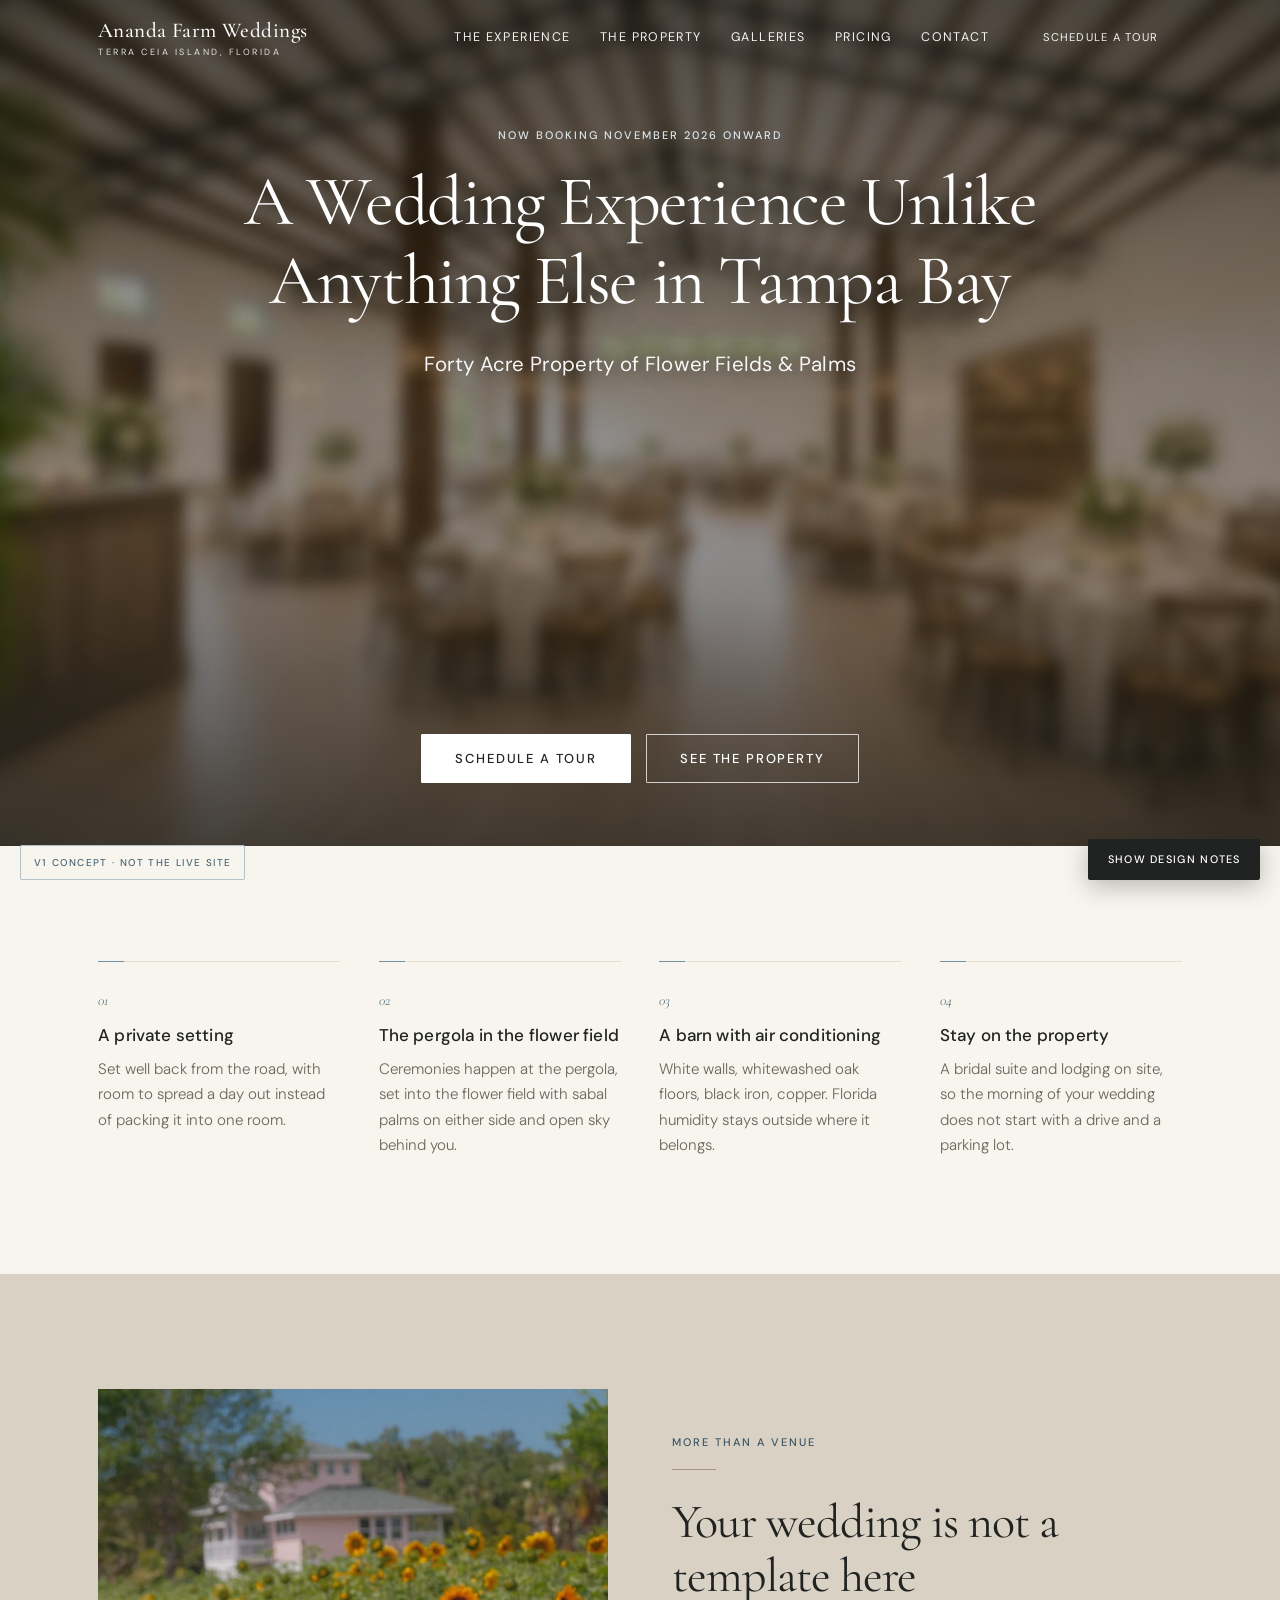
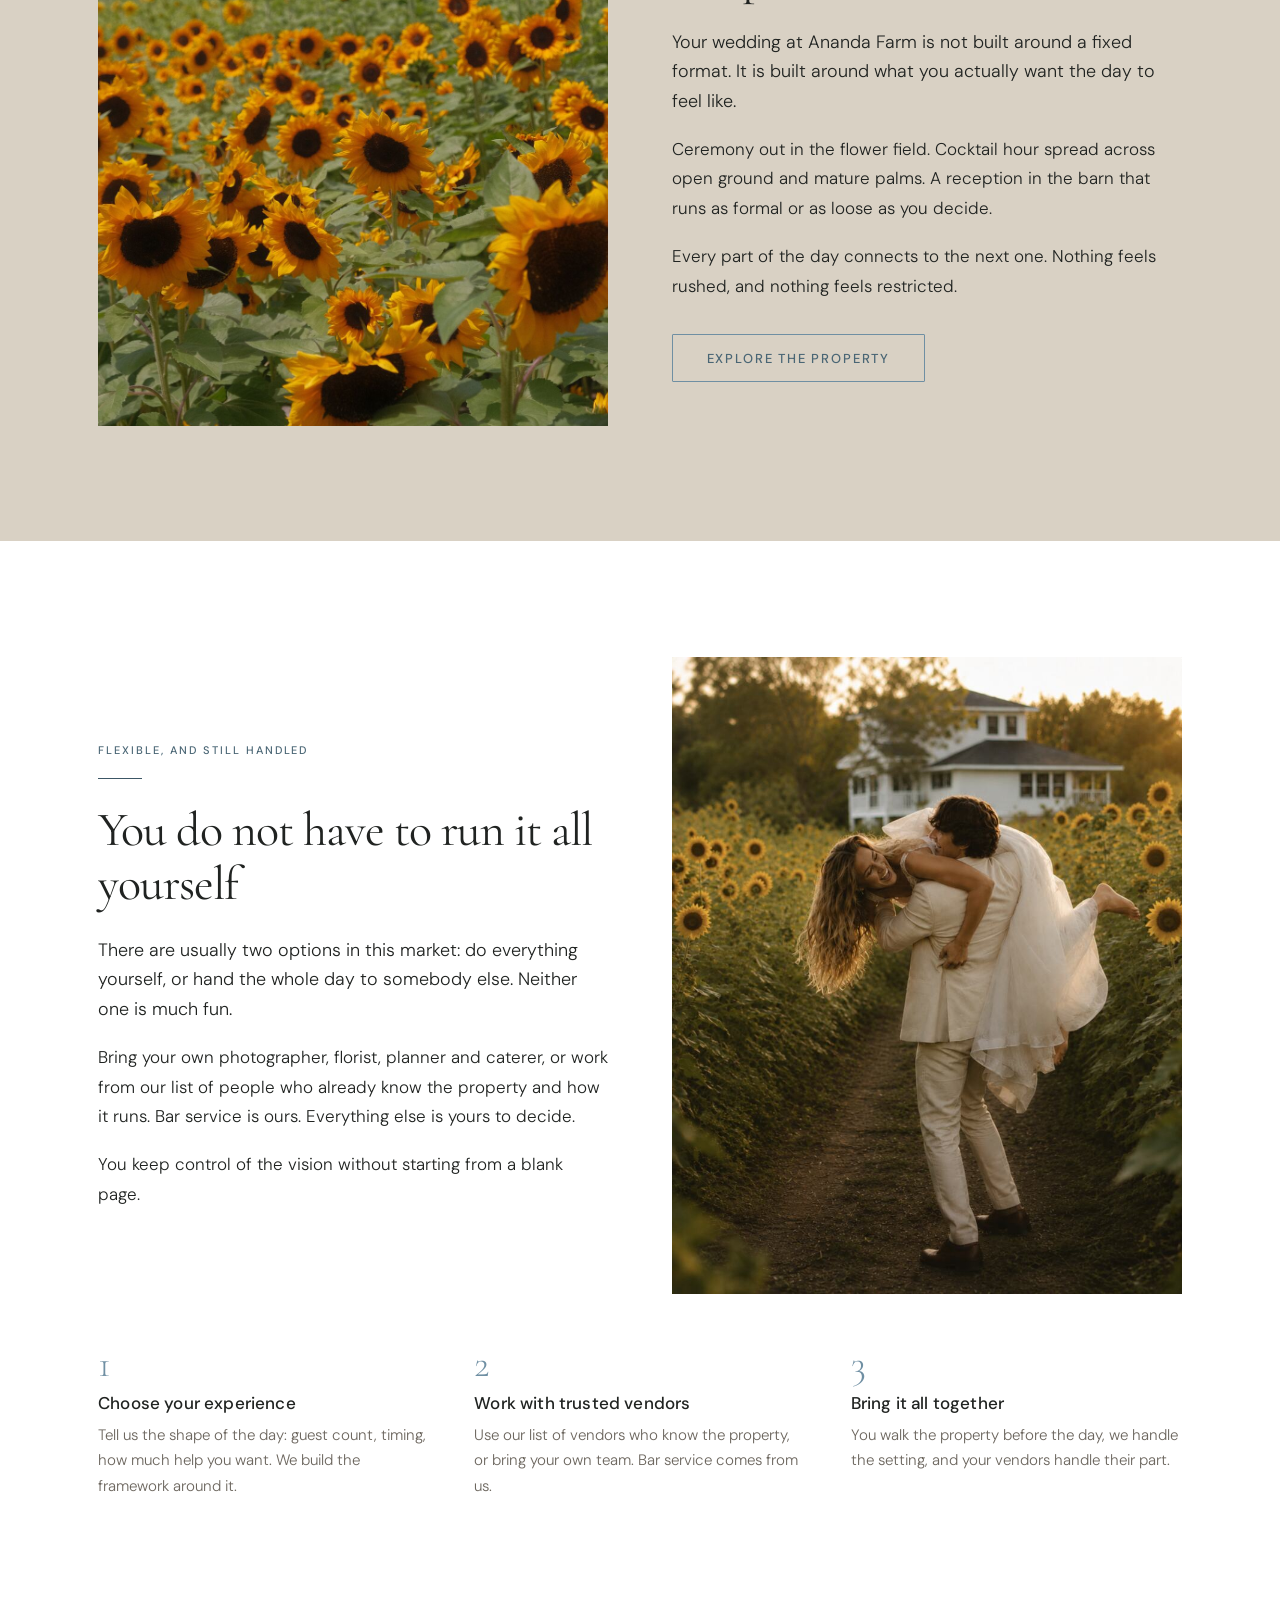
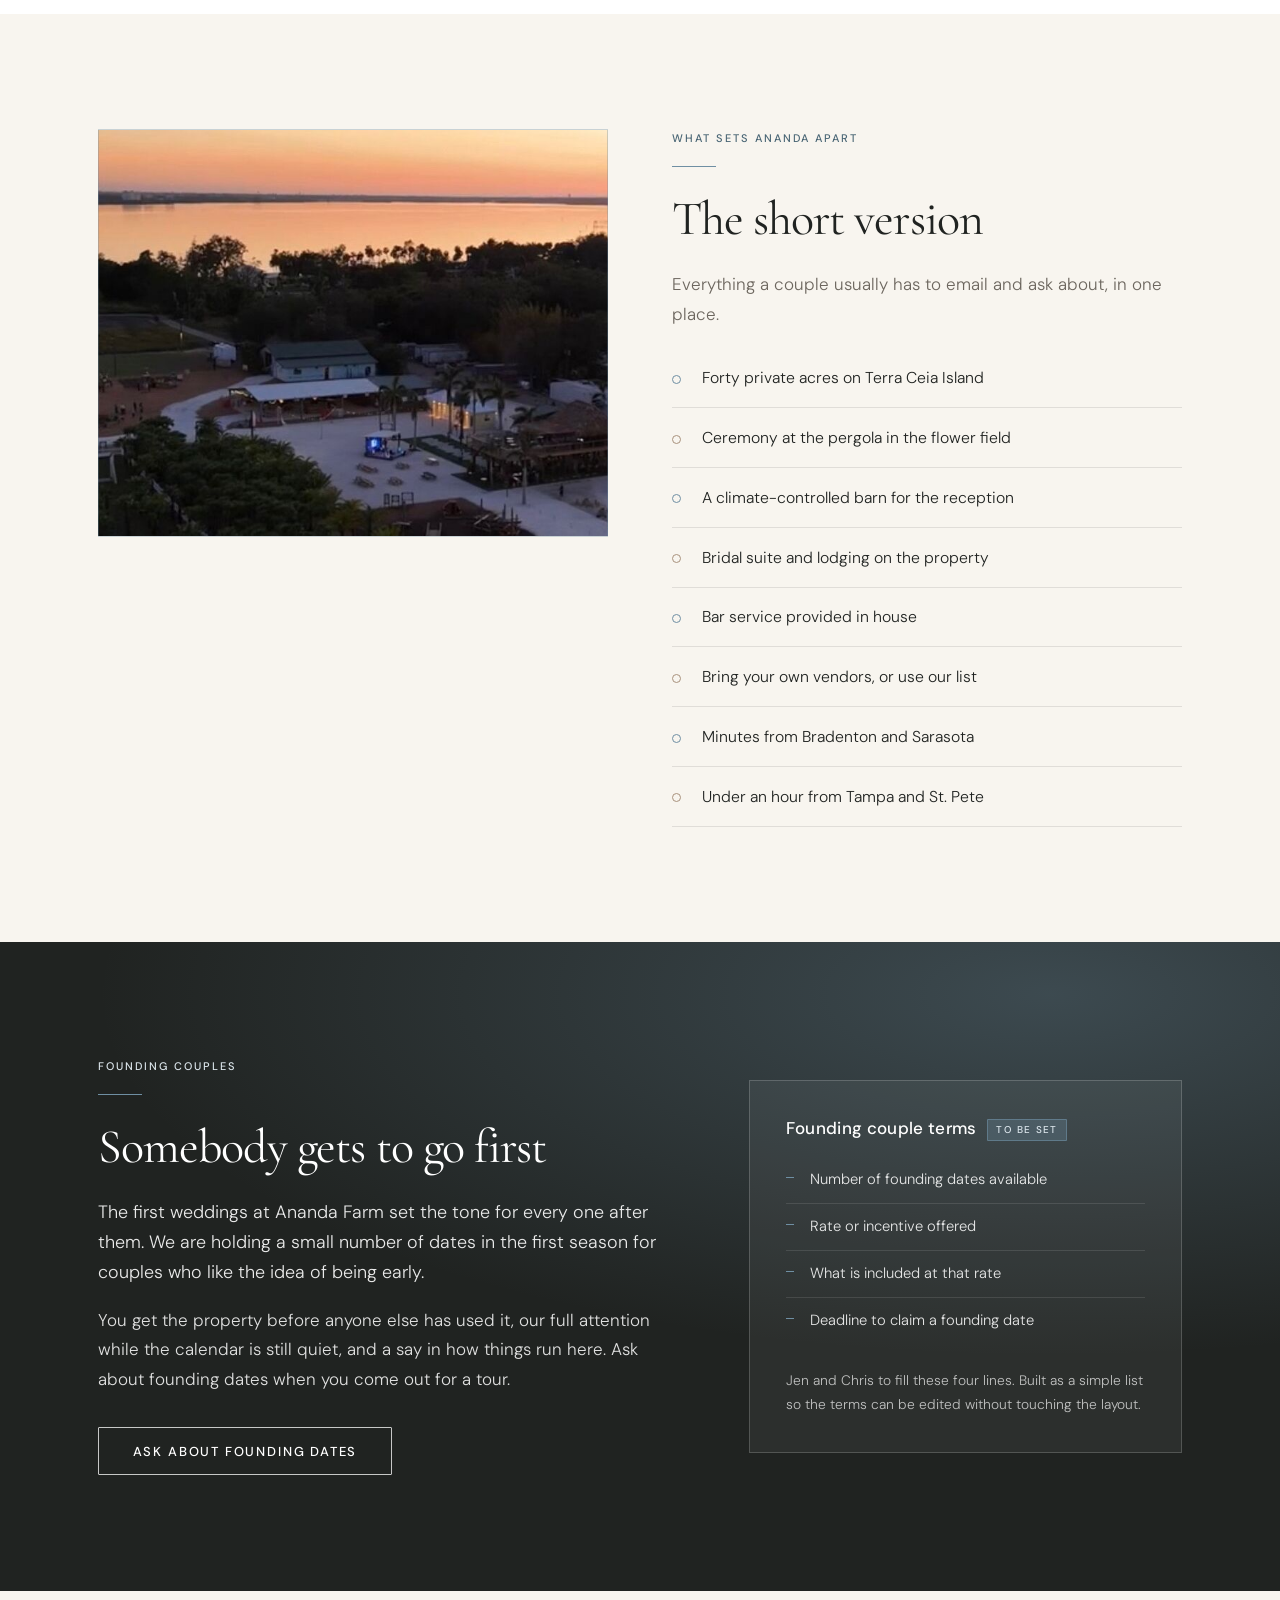
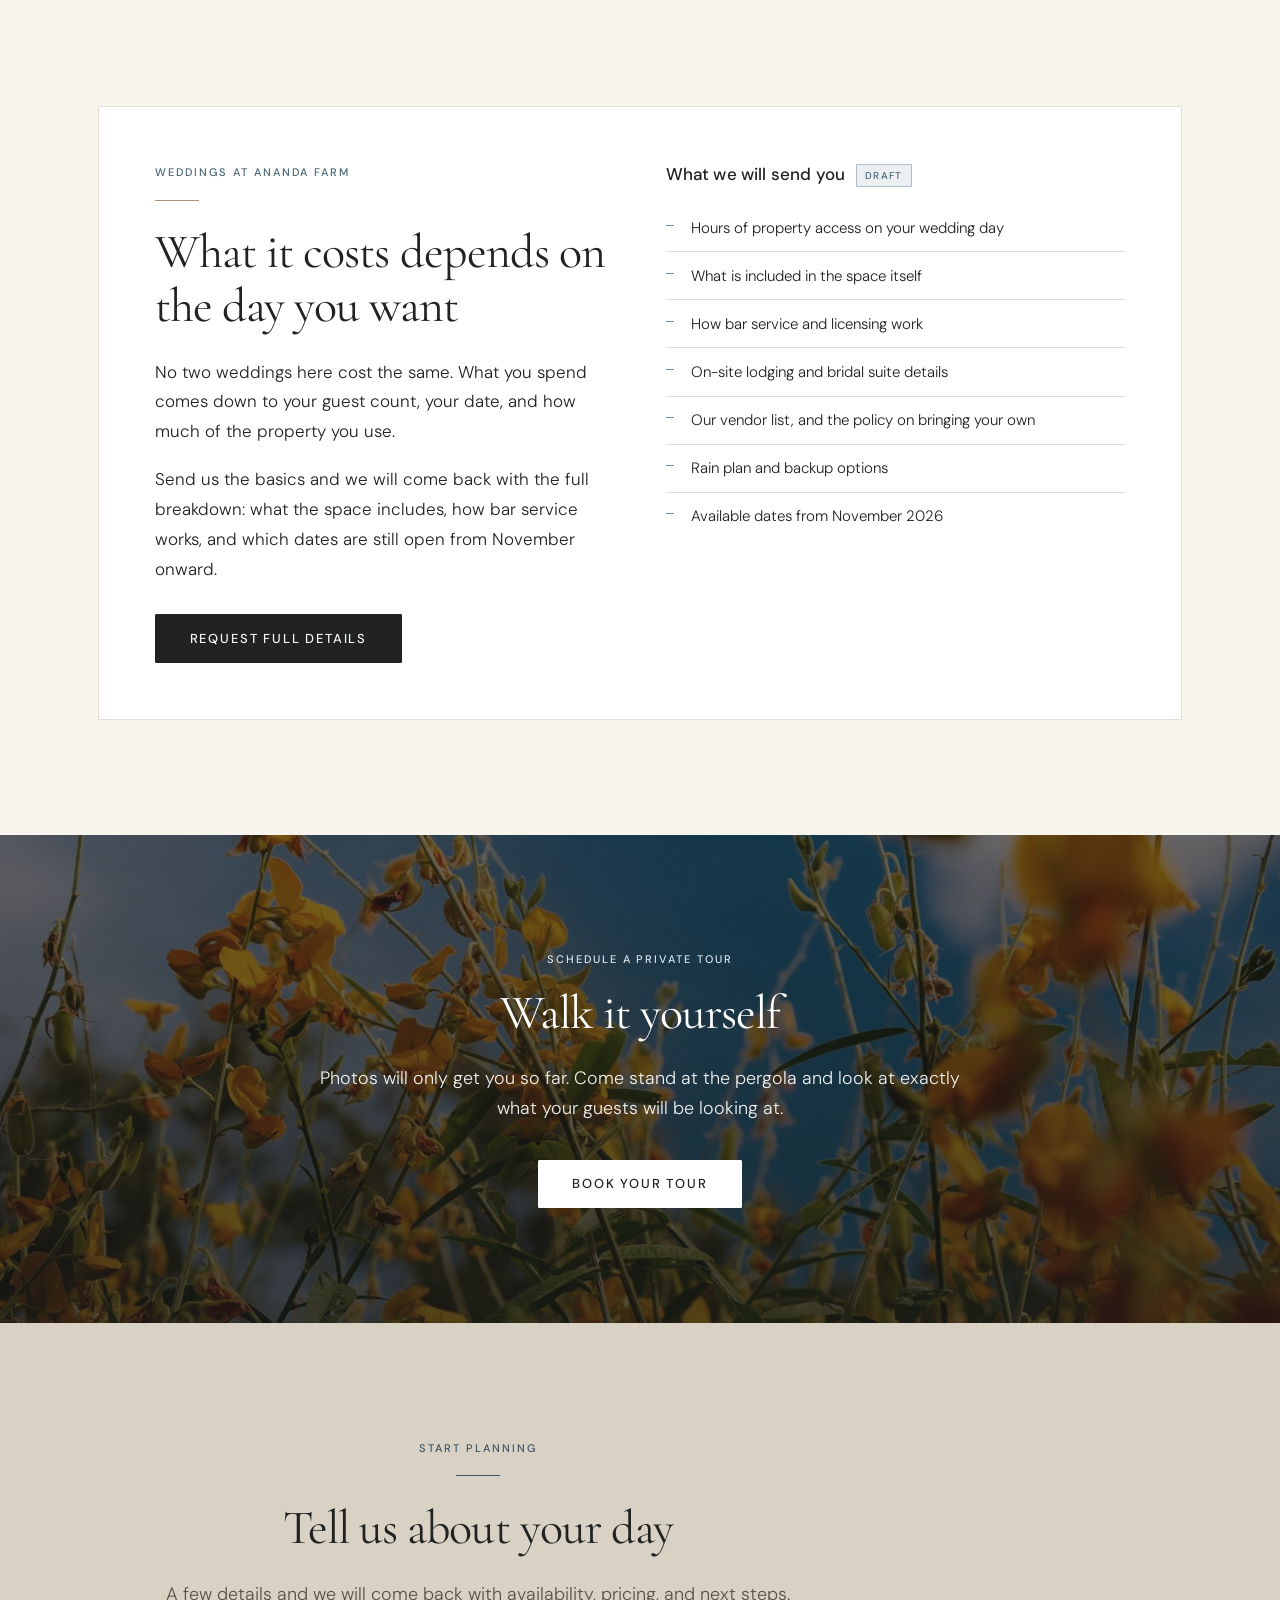
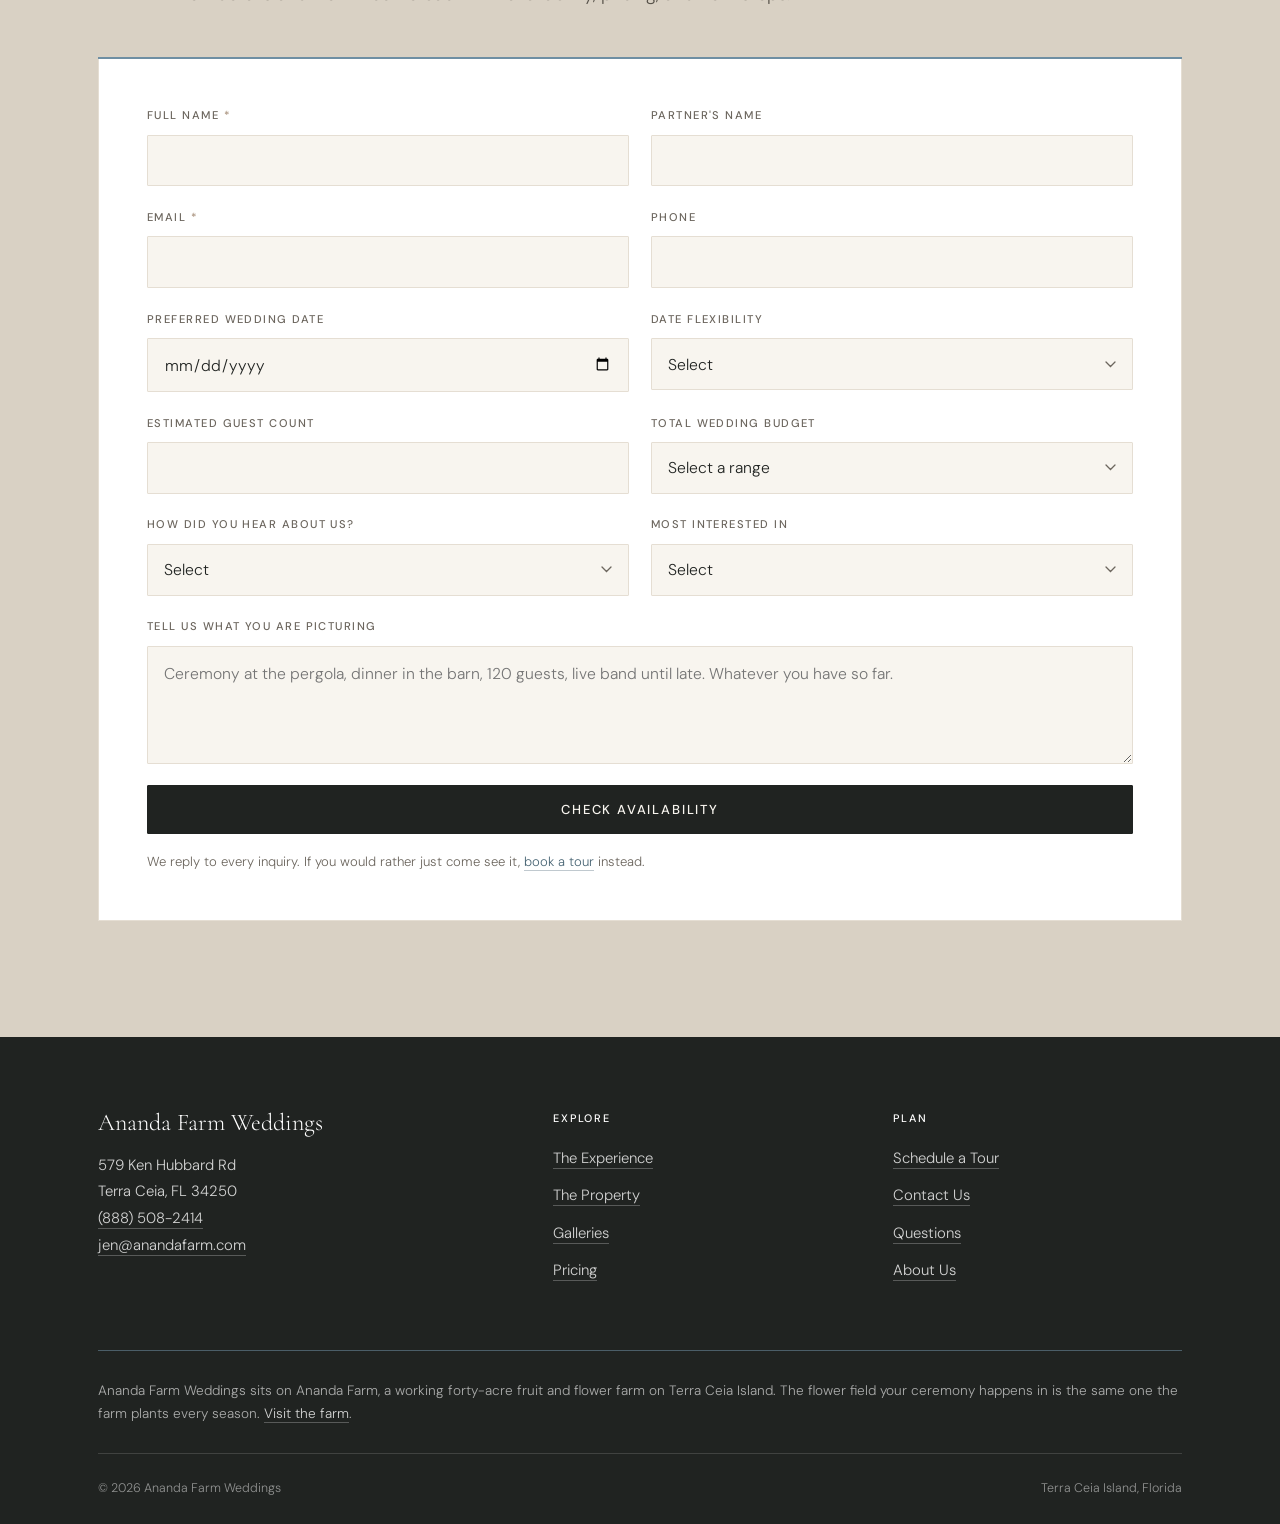
==== index.html @ 2c923442 "Add V1 homepage concept" ====
<!DOCTYPE html>
<html lang="en">
<head>
<meta charset="utf-8">
<meta name="viewport" content="width=device-width, initial-scale=1">
<title>A Wedding Experience Unlike Anything Else in Tampa Bay | Ananda Farm Weddings</title>
<meta name="description" content="A private farm wedding venue on Terra Ceia Island, minutes from Bradenton and Sarasota. Forty acres of flower fields, a climate-controlled barn, and lodging on site. Now booking November 2026 onward.">

<!-- KEEP THIS TAG WHILE THE FILE IS HOSTED FOR REVIEW.
     If this concept sits on a public URL (GitHub Pages, a staging link, a
     Dropbox share) without it, Google can index it. An unfinished concept
     indexed under the Ananda brand would compete with the real site and show
     couples placeholder pricing. DELETE this tag only when the page becomes
     the actual live homepage. -->
<meta name="robots" content="noindex, nofollow">

<!-- ============================================================
     ANANDA FARM WEDDINGS: HOMEPAGE CONCEPT v1
     For review by Jen & Chris + web developer.

     PALETTE: Coastal Oak (from ananda_farm_weddings_website_color_schemes.md)
     TYPE:    Cormorant Garamond (headings) + DM Sans (body)
     STACK:   Built to be rebuilt in WordPress / GeneratePress + GenerateBlocks.
              Each section below is marked with a GB CONTAINER comment
              showing the intended block structure.

     NOTE TO DEVELOPER: this file is a design + copy specification,
     not production code. Images are base64-embedded so the file can be
     emailed and opened offline. In production, serve real image files,
     WebP with JPEG fallback, width/height attributes set, lazy-loaded
     below the fold.
     ============================================================ -->

<link rel="preconnect" href="https://fonts.googleapis.com">
<link rel="preconnect" href="https://fonts.gstatic.com" crossorigin>
<link href="https://fonts.googleapis.com/css2?family=Cormorant+Garamond:ital,wght@0,300;0,400;0,500;0,600;1,300;1,400&family=DM+Sans:ital,opsz,wght@0,9..40,300;0,9..40,400;0,9..40,500;1,9..40,400&display=swap" rel="stylesheet">

<style>
/* ============================================================
   1. DESIGN TOKENS: Coastal Oak
   Developer: set these as GeneratePress global colors +
   GenerateBlocks global style variables so they are editable
   in one place rather than per-block.
   ============================================================ */
:root{
  --color-primary:#D9D1C4;        /* Whitewashed Oak:  soft section backgrounds */
  --color-secondary:#A9927D;      /* Warm Driftwood:   rules, small accents */
  --color-accent:#6F8FA3;         /* Coastal Blue:     borders, large accents, decorative */
  --color-accent-deep:#4A6675;    /* Coastal Blue deepened: REQUIRED for small text (see note) */
  --color-background:#F8F5EF;     /* Soft White:       page background */
  --color-text:#202321;           /* Blackened Iron:   body + headings */

  --color-surface:#FFFFFF;
  --color-border:#E5DED3;
  --color-muted-text:#6C665E;

  /* On the Whitewashed Oak bands the background is darker, so the standard
     muted and accent colours drop below 4.5:1. These two are the compliant
     substitutes and are applied automatically by the `.band` rules below. */
  --color-muted-on-oak:#57524A;
  --color-accent-on-oak:#3C5665;

  --color-button-bg:#202321;
  --color-button-text:#F8F5EF;
  --color-button-hover:#4A6675;   /* deepened so white button text clears 4.5:1 on hover */

  --color-link:#4A6675;
  --color-link-hover:#A9927D;
  --color-focus:#6F8FA3;

  --font-heading:"Cormorant Garamond",Georgia,serif;
  --font-body:"DM Sans",-apple-system,BlinkMacSystemFont,"Segoe UI",sans-serif;

  --max:1180px;
  --gutter:clamp(1.25rem,5vw,3rem);
  --section-y:clamp(4rem,9vw,7.5rem);

  /* IMAGE ASSETS.
     Embedded once here as CSS variables and reused wherever they appear,
     so this review file stays small enough to email.
     PRODUCTION: replace each of these with a real <img> element pointing at
     an uploaded file. Use <img> rather than a CSS background for the hero in
     particular, so the browser can prioritise it as the LCP element and so
     the alt text is available to search engines. The role="img" + aria-label
     pattern used below is an accessible stand-in for this file only.

     The hero is a deliberately blurred copy of the barn render. Do NOT
     recreate that blur with a CSS blur filter on the live hero: blurring a
     full-bleed element forces the browser to repaint a very large layer on
     every scroll frame and noticeably hurts scrolling on mid-range phones.
     Blur it once in an image editor and ship the flat file, which is also
     far smaller (80KB blurred against 268KB sharp).

     FIVE IMAGES ON THE PAGE. Three are real photographs:
       inline <img>     farmhouse above the sunflower field   (positioning)
       --img-aerial     aerial at sunset, bay behind the trees (property)
       --img-sunnhemp   yellow blooms against sky             (tour banner)
     Two are not:
       --img-barn-blur  blurred barn render                   (hero)
       inline <img>     AI couple                             (flexible)

     TWO REAL PHOTOGRAPHS ARE NOT CURRENTLY USED and were removed from this
     file rather than shipped as dead weight: the field with the pavilion and
     palms, and the cut sunflowers in autumn tones. Both are good images with
     no home since the gallery section came out. Ask and either can go back
     in, most naturally as a replacement for the AI couple.               */
  --img-barn-blur:url("[data-uri]");
  --img-aerial:url("[data-uri]");
  --img-sunnhemp:url("[data-uri]");

  /* ACCESSIBILITY NOTE FOR DEVELOPER:
     Coastal Blue #6F8FA3 on Soft White #F8F5EF = 3.15:1 contrast.
     That PASSES WCAG AA for large text (18.66px+ bold / 24px+) and for
     UI borders, but FAILS for body-size text (needs 4.5:1).
     Use --color-accent-deep #4A6675 (5.6:1) for links, eyebrows,
     captions, and any small blue text. Do not swap them. */
}

/* ============================================================
   2. RESET + BASE
   ============================================================ */
*,*::before,*::after{box-sizing:border-box}
html{-webkit-text-size-adjust:100%;scroll-behavior:smooth}
body{
  margin:0;
  background:var(--color-background);
  color:var(--color-text);
  font-family:var(--font-body);
  font-size:clamp(1rem,.4vw + .95rem,1.0625rem);
  font-weight:300;
  line-height:1.75;
  -webkit-font-smoothing:antialiased;
}
img{max-width:100%;height:auto;display:block}
h1,h2,h3,h4{
  font-family:var(--font-heading);
  font-weight:400;
  letter-spacing:-.02em;
  line-height:1.12;
  margin:0 0 .5em;
}
h1{font-size:clamp(2.4rem,6.2vw,4.4rem)}
h2{font-size:clamp(1.9rem,4.2vw,3rem)}
h3{font-size:clamp(1.35rem,2.2vw,1.75rem)}
h4{font-size:1.0625rem;font-family:var(--font-body);font-weight:500;letter-spacing:.01em;line-height:1.4}
p{margin:0 0 1.15rem}
p:last-child{margin-bottom:0}
a{color:var(--color-link);text-decoration:none;border-bottom:1px solid rgba(74,102,117,.35);transition:color .2s,border-color .2s}
a:hover{color:var(--color-link-hover);border-color:var(--color-link-hover)}
:focus-visible{outline:2px solid var(--color-focus);outline-offset:3px;border-radius:2px}

.wrap{max-width:var(--max);margin-inline:auto;padding-inline:var(--gutter)}
.wrap--narrow{max-width:760px}
section{padding-block:var(--section-y)}

/* Eyebrow / section label */
.eyebrow{
  font-family:var(--font-body);
  font-size:.6875rem;
  font-weight:500;
  letter-spacing:.18em;
  text-transform:uppercase;
  color:var(--color-accent-deep);
  margin:0 0 1.1rem;
  display:block;
}
.eyebrow--light{color:#DCE6EC}

/* Thin copper rule: the "discovered detail" from the brand doc.
   .rule--blue alternates the same hairline in Coastal Blue so the accent
   turns up in a few places rather than every place. */
.rule{width:44px;height:1px;background:var(--color-secondary);border:0;margin:0 0 1.6rem}
.rule--center{margin-inline:auto}
.rule--blue{background:var(--color-accent)}
.band .rule--blue{background:var(--color-accent-on-oak)} /* 2.28:1 on oak otherwise */

.lede{font-size:clamp(1.075rem,1.4vw,1.3rem);line-height:1.65;color:var(--color-text)}
.muted{color:var(--color-muted-text)}
.center{text-align:center}

/* ============================================================
   BLUE ACCENTS
   Per the palette doc: blue should feel discovered, not applied.
   Every blue moment on the page is listed here so it can be audited
   in one place, and so nobody adds a tenth one by accident.

     1. text links and their hover                (base styles)
     2. eyebrow / section labels                   (.eyebrow)
     3. secondary buttons + primary button hover   (.btn--*)
     4. form focus rings                           (input:focus)
     5. active nav underline                        (.nav a::after)
     6. numbered step markers                       (.step__n, .prop__num)
     7. alternating hairline rules                  (.rule--blue)
     8. text selection highlight                    (::selection)
     9. list markers in two places                  (.apart, .incl)
    10. thin top edge on the inquiry form           (.form-shell::before)
    11. hairline above the footer farm line         (.footer__farm)
    12. glow behind the founding block              (.founding::before)

   Contrast note: raw Coastal Blue #6F8FA3 clears 3:1 against Soft White,
   which is enough for borders and markers, but only 2.28:1 against the
   Whitewashed Oak bands. Anything blue sitting on oak uses the deeper
   --color-accent-on-oak instead.
   ============================================================ */
::selection{background:rgba(111,143,163,.24);color:var(--color-text)}

/* ============================================================
   3. BUTTONS
   GB: reuse as two Button block global styles.
   ============================================================ */
.btn{
  display:inline-flex;align-items:center;justify-content:center;
  font-family:var(--font-body);font-size:.8125rem;font-weight:500;
  letter-spacing:.14em;text-transform:uppercase;
  padding:1.05rem 2.1rem;border:1px solid transparent;border-radius:1px;
  cursor:pointer;transition:background-color .25s,color .25s,border-color .25s;
  text-decoration:none;line-height:1;
}
.btn--primary{background:var(--color-button-bg);color:var(--color-button-text);border-color:var(--color-button-bg)}
.btn--primary:hover{background:var(--color-button-hover);border-color:var(--color-button-hover);color:#fff}
.btn--secondary{background:transparent;color:var(--color-accent-deep);border-color:var(--color-accent)}
.btn--secondary:hover{background:var(--color-accent-deep);border-color:var(--color-accent-deep);color:#fff}
.btn--onDark{background:transparent;color:#fff;border-color:rgba(255,255,255,.75)}
.btn--onDark:hover{background:#fff;color:var(--color-text);border-color:#fff}
.btn-row{display:flex;flex-wrap:wrap;gap:.9rem}
.btn-row--center{justify-content:center}

/* ============================================================
   4. HEADER
   GB: Header element, sticky, transparent over hero then solid on scroll.
   JS at the bottom of this file toggles .is-solid.
   ============================================================ */
.site-header{
  position:fixed;inset:0 0 auto 0;z-index:50;
  transition:background-color .3s,box-shadow .3s,border-color .3s;
  border-bottom:1px solid transparent;
}
.site-header.is-solid{
  background:rgba(248,245,239,.97);
  backdrop-filter:blur(8px);
  border-bottom-color:rgba(111,143,163,.45); /* blue hairline once scrolled */
}
.header-inner{
  max-width:var(--max);margin-inline:auto;padding:1.15rem var(--gutter);
  display:flex;align-items:center;justify-content:space-between;gap:1.5rem;
}
.brand{
  font-family:var(--font-heading);font-size:1.32rem;font-weight:500;
  letter-spacing:.02em;color:#fff;border:0;line-height:1.15;white-space:nowrap;
}
.brand small{display:block;font-family:var(--font-body);font-size:.5625rem;font-weight:400;letter-spacing:.28em;text-transform:uppercase;opacity:.85;margin-top:.28rem}
.is-solid .brand{color:var(--color-text)}
/* PLACEHOLDER: replace .brand text with the logo SVG once one exists.
   Keep the two-line lockup (name over "Terra Ceia Island, Florida"). */

.nav{display:flex;align-items:center;gap:1.85rem}
.nav a{
  font-size:.78rem;font-weight:400;letter-spacing:.11em;text-transform:uppercase;
  color:rgba(255,255,255,.94);border:0;padding-block:.3rem;position:relative;
}
.nav a::after{content:"";position:absolute;left:0;right:0;bottom:0;height:1px;background:var(--color-accent);transform:scaleX(0);transform-origin:left;transition:transform .25s}
.nav a:hover::after,.nav a[aria-current="page"]::after{transform:scaleX(1)}
.is-solid .nav a{color:var(--color-text)}
.nav .btn{padding:.85rem 1.5rem;font-size:.7rem}
.is-solid .nav .btn--onDark{color:var(--color-text);border-color:var(--color-text)}
.is-solid .nav .btn--onDark:hover{background:var(--color-text);color:#fff}

.nav-toggle{display:none;background:none;border:0;cursor:pointer;padding:.5rem;color:#fff}
.is-solid .nav-toggle{color:var(--color-text)}
.nav-toggle svg{display:block}

@media (max-width:960px){
  .nav-toggle{display:block}
  .nav{
    position:fixed;inset:0 0 auto 0;top:0;padding:5.5rem var(--gutter) 2.5rem;
    background:var(--color-background);flex-direction:column;align-items:flex-start;gap:.4rem;
    transform:translateY(-100%);transition:transform .35s ease;
    box-shadow:0 20px 50px rgba(32,35,33,.13);
  }
  .nav.is-open{transform:translateY(0)}
  .nav a{color:var(--color-text);font-size:1rem;letter-spacing:.06em;padding-block:.75rem;width:100%;border-bottom:1px solid var(--color-border)}
  .nav .btn{margin-top:1.25rem;width:100%;color:var(--color-text);border-color:var(--color-text)}
}

/* ============================================================
   5. HERO
   Full-bleed BLURRED barn render behind live HTML type.
   Because the lettering is no longer baked into the artwork, the headline
   is now optically centred and the "Opening October 2026" line is real,
   editable, translatable, selectable text rather than pixels.
   ============================================================ */
.hero{
  position:relative;min-height:min(94vh,880px);
  display:flex;flex-direction:column;justify-content:space-between;
  padding:clamp(7rem,14vh,9rem) 0 0;
  overflow:hidden;isolation:isolate;
}
.hero__bg{
  position:absolute;inset:0;z-index:-2;
  background-image:var(--img-barn-blur);
  background-size:cover;
  background-position:center 52%;
  background-repeat:no-repeat;
  transform:scale(1.04); /* hides soft edge artefacts at the frame boundary */
}
/* TOP-WEIGHTED SCRIM. Do not flatten this to an even overlay.
   The barn render is bright and whitewashed. An even scrim heavy enough to
   protect white type turns the whole room muddy brown and throws away the
   airy quality that is the main thing worth selling. So the darkening is
   concentrated at the top (behind the headline) and at the very bottom
   (behind the buttons and detail bar), and stays light through the middle
   where the room itself does the work.
   Every text zone over this gradient was measured against the actual pixels
   underneath: the weakest is the subhead at 4.60:1 for white text, which
   clears the 4.5:1 AA minimum. If you change these stops, re-check that. */
.hero__scrim{
  position:absolute;inset:0;z-index:-1;
  background:linear-gradient(to bottom,
    rgba(22,24,22,.68) 0%,
    rgba(22,24,22,.44) 34%,
    rgba(22,24,22,.30) 60%,
    rgba(22,24,22,.72) 100%);
}
.hero__top{text-align:center;padding-inline:var(--gutter);max-width:980px;margin-inline:auto}
.hero h1{color:#fff;text-shadow:0 2px 30px rgba(18,20,18,.5);margin-bottom:.4em}
/* Short title-case line rather than a sentence, so it gets a little
   letter-spacing and enough width to stay on one line on desktop. */
.hero__sub{
  color:rgba(255,255,255,.95);font-size:clamp(1.05rem,1.6vw,1.32rem);
  font-weight:400;letter-spacing:.015em;
  line-height:1.55;max-width:46ch;margin-inline:auto;
  text-shadow:0 1px 18px rgba(18,20,18,.55);
}

.hero__bottom{padding:0 var(--gutter) clamp(3rem,7vh,5rem)}
/* margin-bottom removed: it was spacing the buttons off a detail bar that
   is no longer here, which left a band of dead space at the fold */
.hero__actions{display:flex;flex-wrap:wrap;gap:.9rem;justify-content:center}
.hero__actions .btn--primary{background:#fff;color:var(--color-text);border-color:#fff}
.hero__actions .btn--primary:hover{background:var(--color-accent-deep);border-color:var(--color-accent-deep);color:#fff}

@media (max-width:720px){.hero__sub{max-width:30ch}}

/* ============================================================
   6. FOUR VALUE PROPS
   GB: Grid block, 4 columns desktop / 2 tablet / 1 mobile.
   ============================================================ */
.props{background:var(--color-background)}
.props__grid{display:grid;grid-template-columns:repeat(4,1fr);gap:clamp(1.75rem,3vw,2.75rem)}
/* Each prop sits under a hairline. A short blue segment overlaps the left
   end of it, so the accent reads as a detail on the rule rather than a
   coloured box. */
.prop{border-top:1px solid var(--color-border);padding-top:1.6rem;position:relative}
.prop::before{
  content:"";position:absolute;top:-1px;left:0;
  width:26px;height:1px;background:var(--color-accent);
}
.prop__num{
  font-family:var(--font-heading);font-size:.9rem;font-style:italic;
  color:var(--color-accent-deep);display:block;margin-bottom:.7rem;
}
.prop h4{margin-bottom:.55rem}
.prop p{font-size:.945rem;line-height:1.68;color:var(--color-muted-text)}
@media (max-width:900px){.props__grid{grid-template-columns:repeat(2,1fr)}}
@media (max-width:560px){.props__grid{grid-template-columns:1fr}}

/* ============================================================
   7. SPLIT / EDITORIAL SECTIONS
   GB: Grid block, two columns, image one side, text the other.
   .split--flip reverses on desktop only.
   ============================================================ */
.split{display:grid;grid-template-columns:1fr 1fr;align-items:center;gap:clamp(2.25rem,5vw,4.5rem)}
/* When one column is much taller than the other (a long list beside a short
   image), centring leaves the image floating. Align to the top instead. */
.split--top{align-items:start}
.split--flip .split__media{order:2}
.split__media{position:relative}
.split__media img{width:100%;aspect-ratio:4/5;object-fit:cover}
.split__media--wide img{aspect-ratio:3/2}
/* the aerial is landscape, so it gets its own ratio rather than being
   cropped into the portrait frame the other split images use */
.split__media--aerial{
  aspect-ratio:5/4;
  background:var(--img-aerial) center/cover no-repeat;
  border:1px solid rgba(111,143,163,.35);
}
@media (max-width:860px){
  .split{grid-template-columns:1fr}
  .split--flip .split__media{order:0}
}

/* Optional image caption. HIDDEN BY DEFAULT per ownership decision.
   To switch concept-rendering labels ON site-wide, delete the
   `display:none` line below. Nothing else needs to change. */
.imgnote{
  display:none;
  font-size:.7rem;letter-spacing:.1em;text-transform:uppercase;
  color:var(--color-accent-deep);margin-top:.7rem;
}

/* ============================================================
   8. SOFT BAND (Whitewashed Oak)
   ============================================================ */
.band{background:var(--color-primary)}
.band--surface{background:var(--color-surface)}

/* WCAG AA correction for the Oak bands.
   On #D9D1C4, the standard muted grey lands at 3.75:1 and the standard
   accent blue at 4.02:1, both under the 4.5:1 minimum for body-size text.
   These overrides raise both above 5:1 without changing the palette's
   character. Do not delete them when porting to GenerateBlocks. */
.band .muted,
.band .lede.muted{color:var(--color-muted-on-oak)}
.band .eyebrow,
.band .imgnote{color:var(--color-accent-on-oak)}
.band .eyebrow--light{color:#DCE6EC}
/* The surface-white band is light enough to keep the default colours. */
.band--surface .muted{color:var(--color-muted-text)}
.band--surface .eyebrow,
.band--surface .imgnote{color:var(--color-accent-deep)}

/* ============================================================
   10. THREE STEPS
   ============================================================ */
.steps{display:grid;grid-template-columns:repeat(3,1fr);gap:clamp(1.75rem,3.5vw,3rem);margin-top:clamp(2.25rem,4vw,3.25rem)}
.step{position:relative;padding-top:2.9rem}
.step__n{
  position:absolute;top:0;left:0;
  font-family:var(--font-heading);font-size:2.4rem;line-height:1;
  color:var(--color-accent); /* full opacity: at .55 alpha this dropped to 1.8:1 */
}
.step h4{margin-bottom:.45rem}
.step p{font-size:.945rem;line-height:1.68;color:var(--color-muted-text)}
@media (max-width:760px){.steps{grid-template-columns:1fr;gap:2rem}}

/* ============================================================
   11. APART LIST
   ============================================================ */
.apart{list-style:none;margin:0;padding:0;display:grid;grid-template-columns:1fr 1fr;gap:0 clamp(2rem,4vw,3.5rem)}
.apart li{
  padding:1.05rem 0 1.05rem 1.9rem;position:relative;
  border-bottom:1px solid rgba(32,35,33,.11);font-size:.985rem;line-height:1.6;
}
.apart li::before{
  content:"";position:absolute;left:0;top:1.65rem;
  width:9px;height:9px;border:1px solid var(--color-accent);border-radius:50%;
}
/* every other marker in copper, so the blue reads as a rhythm not a rule */
.apart li:nth-child(even)::before{border-color:var(--color-secondary)}
.apart--stack{grid-template-columns:1fr}
@media (max-width:760px){.apart{grid-template-columns:1fr}}
/* ============================================================
   12. FOUNDING COUPLES
   Marked OPTIONAL for ownership review. Dark block for contrast.
   ============================================================ */
.founding{background:var(--color-text);color:#fff;position:relative;overflow:hidden}
.founding::before{
  content:"";position:absolute;inset:0;
  background:radial-gradient(120% 90% at 82% 8%,rgba(111,143,163,.36) 0%,transparent 62%);
}
.founding .wrap{position:relative}
.founding h2{color:#fff}
.founding p{color:rgba(255,255,255,.86)}
.founding__grid{display:grid;grid-template-columns:1.15fr .85fr;gap:clamp(2rem,5vw,4.5rem);align-items:center}
.founding__card{
  background:rgba(255,255,255,.055);
  border:1px solid rgba(255,255,255,.18);
  padding:clamp(1.6rem,3vw,2.25rem);
}
.founding__card h4{color:#fff;margin-bottom:1rem;letter-spacing:.02em}
.founding__card ul{list-style:none;margin:0 0 1.5rem;padding:0}
.founding__card li{
  padding:.7rem 0 .7rem 1.5rem;position:relative;
  font-size:.92rem;line-height:1.6;color:rgba(255,255,255,.88);
  border-bottom:1px solid rgba(255,255,255,.11);
}
.founding__card li:last-of-type{border-bottom:0}
.founding__card li::before{content:"";position:absolute;left:0;top:1.25rem;width:8px;height:1px;background:var(--color-accent)}
.tbd{
  display:inline-block;font-size:.62rem;letter-spacing:.14em;text-transform:uppercase;
  background:rgba(111,143,163,.3);border:1px solid rgba(111,143,163,.6);
  color:#DCE6EC;padding:.2rem .5rem;border-radius:1px;margin-left:.4rem;vertical-align:middle;
}
.tbd--light{background:rgba(111,143,163,.14);border-color:rgba(111,143,163,.5);color:var(--color-accent-deep)}
@media (max-width:860px){.founding__grid{grid-template-columns:1fr}}

/* ============================================================
   13. PRICING (GATED: no number shown, per ownership)
   ============================================================ */
.pricing__card{
  background:var(--color-surface);border:1px solid var(--color-border);
  padding:clamp(2rem,4.5vw,3.5rem);
  display:grid;grid-template-columns:1fr 1fr;gap:clamp(2rem,4vw,3.5rem);align-items:start;
}
.incl{list-style:none;margin:0;padding:0}
.incl li{
  padding:.72rem 0 .72rem 1.6rem;position:relative;
  font-size:.94rem;line-height:1.6;border-bottom:1px solid var(--color-border);
}
.incl li:last-child{border-bottom:0}
.incl li::before{content:"";position:absolute;left:0;top:1.28rem;width:8px;height:1px;background:var(--color-accent)}
@media (max-width:820px){.pricing__card{grid-template-columns:1fr}}

/* ============================================================
   14. TOUR CTA
   ============================================================ */
.tour{position:relative;isolation:isolate;color:#fff;text-align:center;overflow:hidden}
.tour__bg{
  position:absolute;inset:0;z-index:-2;
  background-image:var(--img-sunnhemp);
  background-size:cover;
  background-position:center 58%;
  background-repeat:no-repeat;
}
.tour__scrim{position:absolute;inset:0;z-index:-1;background:linear-gradient(to bottom,rgba(24,26,24,.55),rgba(24,26,24,.72))}
.tour h2{color:#fff}
.tour p{color:rgba(255,255,255,.92)}

/* ============================================================
   15. INQUIRY FORM
   Developer: this is a layout + field spec.
   Recommend building with WS Form or Fluent Forms and piping
   submissions to HoneyBook + jen@anandafarm.com.
   ============================================================ */
.form-shell{
  background:var(--color-surface);border:1px solid var(--color-border);
  padding:clamp(1.75rem,4vw,3rem);
  position:relative;
}
/* thin blue edge along the top of the form, the one place on the page
   where a blue line runs full width */
.form-shell::before{
  content:"";position:absolute;top:-1px;left:-1px;right:-1px;height:2px;
  background:var(--color-accent);
}
.fgrid{display:grid;grid-template-columns:repeat(2,1fr);gap:1.35rem}
.field{display:flex;flex-direction:column}
.field--full{grid-column:1/-1}
label{
  font-size:.7rem;font-weight:500;letter-spacing:.13em;text-transform:uppercase;
  color:var(--color-muted-text);margin-bottom:.55rem;
}
label .req{color:var(--color-secondary)}
input,select,textarea{
  font-family:var(--font-body);font-size:.98rem;font-weight:300;color:var(--color-text);
  background:var(--color-background);
  border:1px solid var(--color-border);border-radius:1px;
  padding:.9rem 1rem;width:100%;transition:border-color .2s,box-shadow .2s;
}
textarea{min-height:118px;resize:vertical;line-height:1.6}
input:focus,select:focus,textarea:focus{
  outline:none;border-color:var(--color-focus);
  box-shadow:0 0 0 3px rgba(111,143,163,.22);
}
select{appearance:none;background-image:url("data:image/svg+xml;utf8,<svg xmlns='http://www.w3.org/2000/svg' width='11' height='7' viewBox='0 0 11 7'><path d='M1 1l4.5 4.5L10 1' stroke='%236C665E' stroke-width='1.3' fill='none' stroke-linecap='round'/></svg>");background-repeat:no-repeat;background-position:right 1rem center;padding-right:2.5rem}
.form-note{font-size:.82rem;line-height:1.6;color:var(--color-muted-text);margin-top:1.1rem}
.form-msg{
  display:none;margin-top:1.35rem;padding:1.1rem 1.25rem;
  background:rgba(111,143,163,.1);border-left:2px solid var(--color-accent);
  font-size:.94rem;line-height:1.6;
}
.form-msg.is-shown{display:block}
@media (max-width:680px){.fgrid{grid-template-columns:1fr}}

/* ============================================================
   17. FOOTER
   ============================================================ */
.site-footer{background:var(--color-text);color:rgba(255,255,255,.8);padding-block:clamp(3rem,6vw,4.5rem) 0}
.site-footer a{color:rgba(255,255,255,.8);border-bottom-color:rgba(255,255,255,.25)}
.site-footer a:hover{color:#fff;border-bottom-color:#fff}
.footer__grid{display:grid;grid-template-columns:1.4fr 1fr 1fr;gap:clamp(2rem,4vw,3.5rem)}
.footer__brand{font-family:var(--font-heading);font-size:1.5rem;color:#fff;margin-bottom:.9rem;line-height:1.2}
.footer__grid h5{
  font-family:var(--font-body);font-size:.68rem;font-weight:500;letter-spacing:.16em;
  text-transform:uppercase;color:#fff;margin:0 0 1.1rem;
}
.footer__grid ul{list-style:none;margin:0;padding:0}
.footer__grid li{margin-bottom:.7rem;font-size:.93rem}
.footer__meta{font-size:.93rem;line-height:1.8}
.footer__farm{
  margin-top:clamp(2.5rem,5vw,3.5rem);padding-block:1.75rem;
  border-top:1px solid rgba(111,143,163,.55); /* blue hairline, not grey */
  font-size:.85rem;line-height:1.7;color:rgba(255,255,255,.62);
}
.footer__bottom{
  border-top:1px solid rgba(255,255,255,.14);padding-block:1.5rem;
  display:flex;flex-wrap:wrap;gap:1rem;justify-content:space-between;
  font-size:.78rem;color:rgba(255,255,255,.5);
}
@media (max-width:820px){.footer__grid{grid-template-columns:1fr 1fr}}
@media (max-width:520px){.footer__grid{grid-template-columns:1fr}}

/* ============================================================
   18. DESIGN NOTES
   Hidden by default so the page reads as a finished design. The button
   in the bottom right reveals the reasoning behind each section and the
   open questions. Delete the .anno rules and all .anno elements, plus
   the .anno-toggle button, before this goes live.
   ============================================================ */
.anno{
  font-family:var(--font-body);font-size:.78rem;line-height:1.6;
  background:#FFF8DC;border-left:3px solid #C9A227;color:#5C4A10;
  padding:.85rem 1.1rem;margin:1.25rem 0;border-radius:1px;
}
.anno strong{color:#4A3A08}
body.no-anno .anno{display:none}
/* Discreet marker so a forwarded link is never mistaken for the live site. */
.concept-tag{
  position:fixed;bottom:1.25rem;left:1.25rem;z-index:80;
  font-family:var(--font-body);font-size:.62rem;font-weight:500;
  letter-spacing:.14em;text-transform:uppercase;
  background:rgba(248,245,239,.94);color:var(--color-accent-deep);
  border:1px solid rgba(111,143,163,.5);
  padding:.5rem .8rem;border-radius:2px;
  backdrop-filter:blur(6px);pointer-events:none;
}
@media (max-width:560px){.concept-tag{display:none}}

.anno-toggle{
  position:fixed;bottom:1.25rem;right:1.25rem;z-index:80;
  background:var(--color-text);color:#fff;border:0;cursor:pointer;
  font-family:var(--font-body);font-size:.68rem;font-weight:500;
  letter-spacing:.12em;text-transform:uppercase;padding:.85rem 1.2rem;
  border-radius:2px;box-shadow:0 6px 24px rgba(32,35,33,.3);
}
/* ============================================================
   PRINT / SAVE AS PDF
   So that browser "Print > Save as PDF" produces a clean document that
   can be forwarded to someone who would rather not open an HTML file.
   ============================================================ */
@media print{
  *{-webkit-print-color-adjust:exact !important;print-color-adjust:exact !important}
  @page{margin:12mm}
  html,body{background:#fff}
  body{font-size:10.5pt;line-height:1.55}

  /* chrome that makes no sense on paper */
  .anno,.anno-toggle,.site-header,.nav-toggle,.concept-tag{display:none !important}

  /* the hero cannot be viewport-height on a page */
  .hero{min-height:0 !important;height:170mm;padding-top:26mm !important;page-break-after:always}
  .hero__bottom{padding-bottom:16mm}
  .hero h1{font-size:30pt}

  /* keep blocks intact rather than split across a page boundary */
  section,.prop,.step,.founding__card,.pricing__card,.form-shell,.split{
    page-break-inside:avoid; break-inside:avoid;
  }
  h1,h2,h3,h4{page-break-after:avoid; break-after:avoid}
  section{padding-block:11mm !important}

  /* buttons read as labels on paper, so flatten them */
  .btn{border:1px solid #999 !important;background:none !important;color:#202321 !important;padding:.5rem 1rem}
  .btn--primary{background:#202321 !important;color:#fff !important}

  /* two columns is still fine on paper, but not three or four */
  .props__grid{grid-template-columns:repeat(2,1fr) !important}
  .steps{grid-template-columns:repeat(3,1fr) !important;gap:8mm !important}
  .apart{grid-template-columns:repeat(2,1fr) !important}

  /* spell links out, since a printed page cannot be clicked */
  a{color:#202321 !important;border-bottom:0 !important}
  .footer__meta a::after{content:" (" attr(href) ")";font-size:8pt;color:#666}
}

/* ============================================================
   19. REDUCED MOTION
   ============================================================ */
@media (prefers-reduced-motion:reduce){
  *{animation-duration:.001ms!important;transition-duration:.001ms!important;scroll-behavior:auto!important}
}
</style>
</head>
<body class="no-anno">

<!-- ============================ HEADER ============================ -->
<header class="site-header" id="siteHeader">
  <div class="header-inner">
    <a href="#" class="brand">
      Ananda Farm Weddings
      <small>Terra Ceia Island, Florida</small>
    </a>

    <button class="nav-toggle" id="navToggle" aria-expanded="false" aria-controls="primaryNav" aria-label="Open menu">
      <svg width="24" height="16" viewBox="0 0 24 16" fill="none" aria-hidden="true"><path d="M0 1h24M0 8h24M0 15h24" stroke="currentColor" stroke-width="1.4"/></svg>
    </button>

    <nav class="nav" id="primaryNav" aria-label="Primary">
      <a href="#experience">The Experience</a>
      <a href="#property">The Property</a>
      <a href="/galleries/">Galleries</a>
      <a href="#pricing">Pricing</a>
      <a href="#inquire">Contact</a>
      <a href="#tour" class="btn btn--onDark">Schedule a Tour</a>
    </nav>
  </div>
</header>

<!-- ============================ HERO ============================
     GB CONTAINER: full-width, min-height 94vh, blurred background image
     with overlay gradient. Headline optically centred; CTAs and the detail
     bar pinned to the bottom.
     ================================================================ -->
<section class="hero" id="hero">
  <div class="hero__bg" role="img" aria-label="The reception barn at Ananda Farm, shown softly out of focus: black iron trusses, timber columns, whitewashed oak floors and round tables set for dinner."></div>
  <div class="hero__scrim"></div>

  <div class="hero__top">
    <span class="eyebrow eyebrow--light">Now booking November 2026 onward</span>
    <h1>A Wedding Experience Unlike Anything Else in Tampa Bay</h1>
    <p class="hero__sub">Forty Acre Property of Flower Fields &amp; Palms</p>
  </div>

  <div class="hero__bottom">
    <div class="hero__actions">
      <a href="#tour" class="btn btn--primary">Schedule a Tour</a>
      <a href="#experience" class="btn btn--onDark">See the Property</a>
    </div>
  </div>
</section>

<div class="wrap">
  <div class="anno">
    <strong>Hero note for Jen &amp; Chris.</strong> The hero is the barn render blurred, with the headline over it in live text. The blur is soft enough that the black iron trusses, timber columns and oak floor still read, so a visitor can tell the room is beautiful before they can tell what is in it.<br><br>Per your notes, the detail bar and the "barn opens October 2026" line are both gone, so the hero is now headline, one line of setting, and two buttons. It is cleaner. It also means the page no longer states when you open anywhere, which is the right call if the construction date could move, and something to revisit once it is locked.
  </div>
  <div class="anno">
    <strong>The reception space no longer appears sharp anywhere.</strong> Removing the day-by-day section took out the only clear view of the barn interior, so the barn now exists on this page only as a blurred hero. That is a real gap: couples want to see where dinner happens, and it is usually the deciding image.<br><br>Two ways to close it, in order of preference: a photograph of the barn under construction, which is credible in a way a render is not, or putting the sharp render back in a single block near the pricing section. Say the word and I will add either.<br><br><strong>Developer:</strong> do not recreate the hero blur with a CSS <code>filter:blur()</code>. Blurring a full-bleed element forces a large layer repaint on every scroll frame and hurts scrolling on mid-range Android phones, which is a big share of wedding traffic. Ship the pre-blurred flat file, as done here.
  </div>
</div>

<!-- ============================ FOUR PROPS ============================
     GB CONTAINER: Grid, 4 columns / 2 / 1.
     ==================================================================== -->
<section class="props" id="experience">
  <div class="wrap">
    <div class="props__grid">
      <div class="prop">
        <span class="prop__num">01</span>
        <h4>A private setting</h4>
        <p>Set well back from the road, with room to spread a day out instead of packing it into one room.</p>
      </div>
      <div class="prop">
        <span class="prop__num">02</span>
        <h4>The pergola in the flower field</h4>
        <p>Ceremonies happen at the pergola, set into the flower field with sabal palms on either side and open sky behind you.</p>
      </div>
      <div class="prop">
        <span class="prop__num">03</span>
        <h4>A barn with air conditioning</h4>
        <p>White walls, whitewashed oak floors, black iron, copper. Florida humidity stays outside where it belongs.</p>
      </div>
      <div class="prop">
        <span class="prop__num">04</span>
        <h4>Stay on the property</h4>
        <p>A bridal suite and lodging on site, so the morning of your wedding does not start with a drive and a parking lot.</p>
      </div>
    </div>
  </div>
</section>

<!-- ============================ POSITIONING ============================
     GB CONTAINER: Grid, two columns, image left / copy right.
     ===================================================================== -->
<section class="band">
  <div class="wrap">
    <div class="split">
      <div class="split__media">
        <img src="[data-uri]" alt="Rows of sunflowers in bloom across the field at Ananda Farm, with the farmhouse and oak canopy behind them under a deep blue sky.">
      </div>
      <div>
        <span class="eyebrow">More than a venue</span>
        <hr class="rule">
        <h2>Your wedding is not a template here</h2>
        <p class="lede">Your wedding at Ananda Farm is not built around a fixed format. It is built around what you actually want the day to feel like.</p>
        <p>Ceremony out in the flower field. Cocktail hour spread across open ground and mature palms. A reception in the barn that runs as formal or as loose as you decide.</p>
        <p>Every part of the day connects to the next one. Nothing feels rushed, and nothing feels restricted.</p>
        <div class="btn-row" style="margin-top:2rem">
          <a href="#property" class="btn btn--secondary">Explore the Property</a>
        </div>
      </div>
    </div>
  </div>
</section>


<!-- ============================ HYBRID POSITIONING ============================
     This is the "curated flexibility" message from the strategy doc.
     GB CONTAINER: soft band, centred intro + 3-column step grid.
     =========================================================================== -->
<section class="band band--surface">
  <div class="wrap">
    <div class="split split--flip">
      <div class="split__media">
        <img src="[data-uri]" alt="A groom lifting a bride in his arms, both laughing, in a row of sunflowers at sunset.">
        <p class="imgnote">Concept rendering</p>
      </div>
      <div>
        <span class="eyebrow">Flexible, and still handled</span>
        <hr class="rule rule--blue">
        <h2>You do not have to run it all yourself</h2>
        <p class="lede">There are usually two options in this market: do everything yourself, or hand the whole day to somebody else. Neither one is much fun.</p>
        <p>Bring your own photographer, florist, planner and caterer, or work from our list of people who already know the property and how it runs. Bar service is ours. Everything else is yours to decide.</p>
        <p>You keep control of the vision without starting from a blank page.</p>
      </div>
    </div>

    <div class="anno">
      <strong>The last AI people on the page.</strong> This is now the only prominent image with imagined humans in it, and it is here because a wedding homepage with nobody in it reads cold. It is also the weakest asset on the page: AI faces age badly and couples are getting better at spotting them. Replace it with one real photograph of two people on the property, from the styled shoot, and it can come out entirely. Until then it earns its place by carrying the human note.
    </div>

    <div class="steps">
      <div class="step">
        <span class="step__n">1</span>
        <h4>Choose your experience</h4>
        <p>Tell us the shape of the day: guest count, timing, how much help you want. We build the framework around it.</p>
      </div>
      <div class="step">
        <span class="step__n">2</span>
        <h4>Work with trusted vendors</h4>
        <p>Use our list of vendors who know the property, or bring your own team. Bar service comes from us.</p>
      </div>
      <div class="step">
        <span class="step__n">3</span>
        <h4>Bring it all together</h4>
        <p>You walk the property before the day, we handle the setting, and your vendors handle their part.</p>
      </div>
    </div>
  </div>
</section>

<!-- ============================ WHAT SETS IT APART ============================
     Now also carries id="property", because the nav "The Property" link and the
     "Explore the Property" button used to point at the removed day-by-day
     section. This is the closest thing left to a property overview.
     ============================================================================ -->
<section id="property">
  <div class="wrap">
    <div class="split split--top">
      <div class="split__media split__media--aerial" role="img" aria-label="Aerial view of Ananda Farm at sunset: open ground, pavilions, sabal palms and pathways, with the tree line and the bay catching the last light behind."></div>
      <div>
        <span class="eyebrow">What sets Ananda apart</span>
        <hr class="rule rule--blue">
        <h2>The short version</h2>
        <p class="muted">Everything a couple usually has to email and ask about, in one place.</p>
        <ul class="apart apart--stack">
          <li>Forty private acres on Terra Ceia Island</li>
          <li>Ceremony at the pergola in the flower field</li>
          <li>A climate-controlled barn for the reception</li>
          <li>Bridal suite and lodging on the property</li>
          <li>Bar service provided in house</li>
          <li>Bring your own vendors, or use our list</li>
          <li>Minutes from Bradenton and Sarasota</li>
          <li>Under an hour from Tampa and St. Pete</li>
        </ul>
      </div>
    </div>

    <div class="anno">
      <strong>The aerial moved here.</strong> When the gallery section came out, this was the natural home for it: an aerial belongs in the section about the property, and it kept a strong real photograph on the page instead of losing it.<br><br>
      <strong>Facts to confirm before this goes live.</strong> Guest capacity is deliberately absent because no number has been set yet, and a wrong number is worse than a missing one. Also needs confirming: total acreage available for weddings, how many guests the lodging sleeps, whether the bridal suite is inside the barn or separate, and whether "bar service provided in house" is right for your licence. Drive times are estimates. And please check whether the water is visible from the ground, since the aerial is now the one place it appears.
    </div>
  </div>
</section>

<!-- ============================ FOUNDING COUPLES ============================
     OPTIONAL SECTION: flagged for ownership approval.
     GB CONTAINER: dark full-width container, 2-column grid.
     ========================================================================== -->
<section class="founding" id="founding">
  <div class="wrap">
    <div class="founding__grid">
      <div>
        <span class="eyebrow eyebrow--light">Founding couples</span>
        <hr class="rule rule--blue">
        <h2>Somebody gets to go first</h2>
        <p class="lede" style="color:rgba(255,255,255,.9)">The first weddings at Ananda Farm set the tone for every one after them. We are holding a small number of dates in the first season for couples who like the idea of being early.</p>
        <p>You get the property before anyone else has used it, our full attention while the calendar is still quiet, and a say in how things run here. Ask about founding dates when you come out for a tour.</p>
        <div class="btn-row" style="margin-top:2rem">
          <a href="#inquire" class="btn btn--onDark">Ask About Founding Dates</a>
        </div>
      </div>

      <div class="founding__card">
        <h4>Founding couple terms <span class="tbd">To be set</span></h4>
        <ul>
          <li>Number of founding dates available</li>
          <li>Rate or incentive offered</li>
          <li>What is included at that rate</li>
          <li>Deadline to claim a founding date</li>
        </ul>
        <p style="font-size:.86rem;color:rgba(255,255,255,.7);margin:0">Jen and Chris to fill these four lines. Built as a simple list so the terms can be edited without touching the layout.</p>
      </div>
    </div>
  </div>
</section>

<!-- ============================ PRICING (GATED) ============================ -->
<section id="pricing">
  <div class="wrap">
    <div class="pricing__card">
      <div>
        <span class="eyebrow">Weddings at Ananda Farm</span>
        <hr class="rule">
        <h2>What it costs depends on the day you want</h2>
        <p>No two weddings here cost the same. What you spend comes down to your guest count, your date, and how much of the property you use.</p>
        <p>Send us the basics and we will come back with the full breakdown: what the space includes, how bar service works, and which dates are still open from November onward.</p>
        <div class="btn-row" style="margin-top:1.85rem">
          <a href="#inquire" class="btn btn--primary">Request Full Details</a>
        </div>
      </div>
      <div>
        <h4 style="margin-bottom:1.1rem">What we will send you <span class="tbd tbd--light">Draft</span></h4>
        <ul class="incl">
          <li>Hours of property access on your wedding day</li>
          <li>What is included in the space itself</li>
          <li>How bar service and licensing work</li>
          <li>On-site lodging and bridal suite details</li>
          <li>Our vendor list, and the policy on bringing your own</li>
          <li>Rain plan and backup options</li>
          <li>Available dates from November 2026</li>
        </ul>
      </div>
    </div>

    <div class="anno">
      <strong>Pricing is gated, per your decision.</strong> No number appears anywhere on the page. The right-hand list is my draft of what a couple most wants to know, written so it promises information rather than a price. Two notes: this list is a promise, so whatever stays on it needs to actually be in the email you send back; and a "starting at" figure typically cuts unqualified inquiries by a wide margin, so it is worth revisiting once your rates are locked.
    </div>
  </div>
</section>

<!-- ============================ TOUR CTA ============================ -->
<section class="tour" id="tour">
  <div class="tour__bg" role="img" aria-label="Tall yellow blooms at Ananda Farm photographed from below against a blue sky with scattered cloud."></div>
  <div class="tour__scrim"></div>
  <div class="wrap wrap--narrow">
    <span class="eyebrow eyebrow--light">Schedule a private tour</span>
    <h2>Walk it yourself</h2>
    <p class="lede" style="color:rgba(255,255,255,.93)">Photos will only get you so far. Come stand at the pergola and look at exactly what your guests will be looking at.</p>
    <div class="btn-row btn-row--center" style="margin-top:2.25rem">
      <a href="#inquire" class="btn btn--primary" style="background:#fff;color:var(--color-text);border-color:#fff">Book Your Tour</a>
    </div>
  </div>
</section>

<div class="wrap">
  <div class="anno">
    <strong>Tour booking is the primary conversion.</strong> This button should open a real scheduler, not a contact form. Once HoneyBook is live, embed its scheduler on a dedicated <code>/tours/</code> page and point every "Schedule a Tour" link on the site at it. Until then, pointing it at the inquiry form below is the right interim step. The current live site has an HTML comment where the Calendly embed was meant to go, so this is still open.
  </div>
</div>

<!-- ============================ INQUIRY FORM ============================
     FIELD SPEC. Recommend WS Form or Fluent Forms.
     Route to jen@anandafarm.com and into HoneyBook when it is live.
     ====================================================================== -->
<section class="band" id="inquire">
  <div class="wrap">
    <div class="wrap--narrow center" style="padding-inline:0;margin-bottom:clamp(2rem,4vw,3rem)">
      <span class="eyebrow">Start planning</span>
      <hr class="rule rule--center rule--blue">
      <h2>Tell us about your day</h2>
      <p class="lede muted">A few details and we will come back with availability, pricing, and next steps.</p>
    </div>

    <div class="form-shell">
      <form id="inquiryForm" novalidate>
        <div class="fgrid">
          <div class="field">
            <label for="fname">Full name <span class="req">*</span></label>
            <input type="text" id="fname" name="name" autocomplete="name" required>
          </div>
          <div class="field">
            <label for="fpartner">Partner's name</label>
            <input type="text" id="fpartner" name="partner">
          </div>
          <div class="field">
            <label for="femail">Email <span class="req">*</span></label>
            <input type="email" id="femail" name="email" autocomplete="email" required>
          </div>
          <div class="field">
            <label for="fphone">Phone</label>
            <input type="tel" id="fphone" name="phone" autocomplete="tel">
          </div>
          <div class="field">
            <label for="fdate">Preferred wedding date</label>
            <input type="date" id="fdate" name="date">
          </div>
          <div class="field">
            <label for="fflex">Date flexibility</label>
            <select id="fflex" name="flexibility">
              <option value="">Select</option>
              <option>That date only</option>
              <option>Flexible within the month</option>
              <option>Flexible within the season</option>
              <option>Still deciding</option>
            </select>
          </div>
          <div class="field">
            <label for="fguests">Estimated guest count</label>
            <input type="number" id="fguests" name="guests" min="1" max="500" inputmode="numeric">
          </div>
          <div class="field">
            <label for="fbudget">Total wedding budget</label>
            <select id="fbudget" name="budget">
              <option value="">Select a range</option>
              <option>Under $15,000</option>
              <option>$15,000 to $25,000</option>
              <option>$25,000 to $40,000</option>
              <option>$40,000 to $60,000</option>
              <option>$60,000 and above</option>
              <option>Not sure yet</option>
            </select>
          </div>
          <div class="field">
            <label for="fsource">How did you hear about us?</label>
            <select id="fsource" name="source">
              <option value="">Select</option>
              <option>Google search</option>
              <option>Instagram</option>
              <option>Facebook</option>
              <option>A vendor or planner</option>
              <option>Friend or family</option>
              <option>Been to Ananda Farm before</option>
              <option>Other</option>
            </select>
          </div>
          <div class="field">
            <label for="finterest">Most interested in</label>
            <select id="finterest" name="interest">
              <option value="">Select</option>
              <option>A tour of the property</option>
              <option>Pricing details</option>
              <option>Founding couple dates</option>
              <option>Lodging and bridal suite</option>
              <option>General questions</option>
            </select>
          </div>
          <div class="field field--full">
            <label for="fvision">Tell us what you are picturing</label>
            <textarea id="fvision" name="vision" placeholder="Ceremony at the pergola, dinner in the barn, 120 guests, live band until late. Whatever you have so far."></textarea>
          </div>
          <div class="field field--full">
            <button type="submit" class="btn btn--primary" style="width:100%">Check Availability</button>
            <p class="form-note">We reply to every inquiry. If you would rather just come see it, <a href="#tour">book a tour</a> instead.</p>
          </div>
        </div>
        <div class="form-msg" id="formMsg" role="status" aria-live="polite">
          <strong>You are one step closer.</strong> This is a demo form in the concept file, so nothing was sent. On the live site this submits to Jen and returns this confirmation, with a tour-booking link underneath.
        </div>
      </form>
    </div>

    <div class="anno">
      <strong>Why these fields.</strong> The live site currently asks for name, email, email again, and a message, which produces inquiries you cannot triage. Budget range and guest count let Jen sort a serious lead from a browser before replying. Date flexibility matters more than usual for you, because a couple who is flexible can be steered to an open date instead of being turned away. "How did you hear about us" is the only attribution you will get until analytics is set up. Everything except name and email is optional on purpose, since required fields cost you submissions.
    </div>
  </div>
</section>


<!-- ============================ FOOTER ============================ -->
<footer class="site-footer">
  <div class="wrap">
    <div class="footer__grid">
      <div>
        <div class="footer__brand">Ananda Farm Weddings</div>
        <p class="footer__meta">
          579 Ken Hubbard Rd<br>
          Terra Ceia, FL 34250<br>
          <a href="tel:+18885082414">(888) 508-2414</a><br>
          <a href="mailto:jen@anandafarm.com">jen@anandafarm.com</a>
        </p>
      </div>
      <div>
        <h5>Explore</h5>
        <ul>
          <li><a href="#experience">The Experience</a></li>
          <li><a href="#property">The Property</a></li>
          <li><a href="/galleries/">Galleries</a></li>
          <li><a href="#pricing">Pricing</a></li>
        </ul>
      </div>
      <div>
        <h5>Plan</h5>
        <ul>
          <li><a href="#tour">Schedule a Tour</a></li>
          <li><a href="#inquire">Contact Us</a></li>
          <li><a href="/faqs/">Questions</a></li>
          <li><a href="/about-us/">About Us</a></li>
        </ul>
      </div>
    </div>

    <div class="footer__farm">
      Ananda Farm Weddings sits on Ananda Farm, a working forty-acre fruit and flower farm on Terra Ceia Island.
      The flower field your ceremony happens in is the same one the farm plants every season.
      <a href="https://anandafarm.com">Visit the farm</a>.
    </div>

    <div class="footer__bottom">
      <span>&copy; 2026 Ananda Farm Weddings</span>
      <span>Terra Ceia Island, Florida</span>
    </div>
  </div>
</footer>

<span class="concept-tag">V1 concept &middot; not the live site</span>
<button class="anno-toggle" id="annoToggle" aria-pressed="false">Show design notes</button>

<script>
/* ============================================================
   Behaviour. Minimal on purpose so the developer can replace it
   with GeneratePress / GenerateBlocks equivalents.
   ============================================================ */
(function () {
  'use strict';

  // Sticky header state
  var header = document.getElementById('siteHeader');
  var solidAfter = Math.max(120, window.innerHeight * 0.55);
  function onScroll() {
    header.classList.toggle('is-solid', window.scrollY > solidAfter);
  }
  onScroll();
  window.addEventListener('scroll', onScroll, { passive: true });
  window.addEventListener('resize', function () {
    solidAfter = Math.max(120, window.innerHeight * 0.55);
    onScroll();
  });

  // Mobile nav
  var toggle = document.getElementById('navToggle');
  var nav = document.getElementById('primaryNav');
  toggle.addEventListener('click', function () {
    var open = nav.classList.toggle('is-open');
    toggle.setAttribute('aria-expanded', String(open));
    toggle.setAttribute('aria-label', open ? 'Close menu' : 'Open menu');
    if (open) header.classList.add('is-solid'); else onScroll();
  });
  nav.addEventListener('click', function (e) {
    if (e.target.tagName === 'A' && nav.classList.contains('is-open')) {
      nav.classList.remove('is-open');
      toggle.setAttribute('aria-expanded', 'false');
      onScroll();
    }
  });

  // Demo form
  var form = document.getElementById('inquiryForm');
  var msg = document.getElementById('formMsg');
  form.addEventListener('submit', function (e) {
    e.preventDefault();
    var name = document.getElementById('fname');
    var email = document.getElementById('femail');
    if (!name.value.trim()) { name.focus(); return; }
    if (!email.value.trim()) { email.focus(); return; }
    msg.classList.add('is-shown');
    msg.scrollIntoView({ behavior: 'smooth', block: 'center' });
  });

  // Review-note toggle
  var annoToggle = document.getElementById('annoToggle');
  annoToggle.addEventListener('click', function () {
    var hidden = document.body.classList.toggle('no-anno');
    annoToggle.textContent = hidden ? 'Show design notes' : 'Hide design notes';
    annoToggle.setAttribute('aria-pressed', String(!hidden));
  });
})();
</script>
</body>
</html>
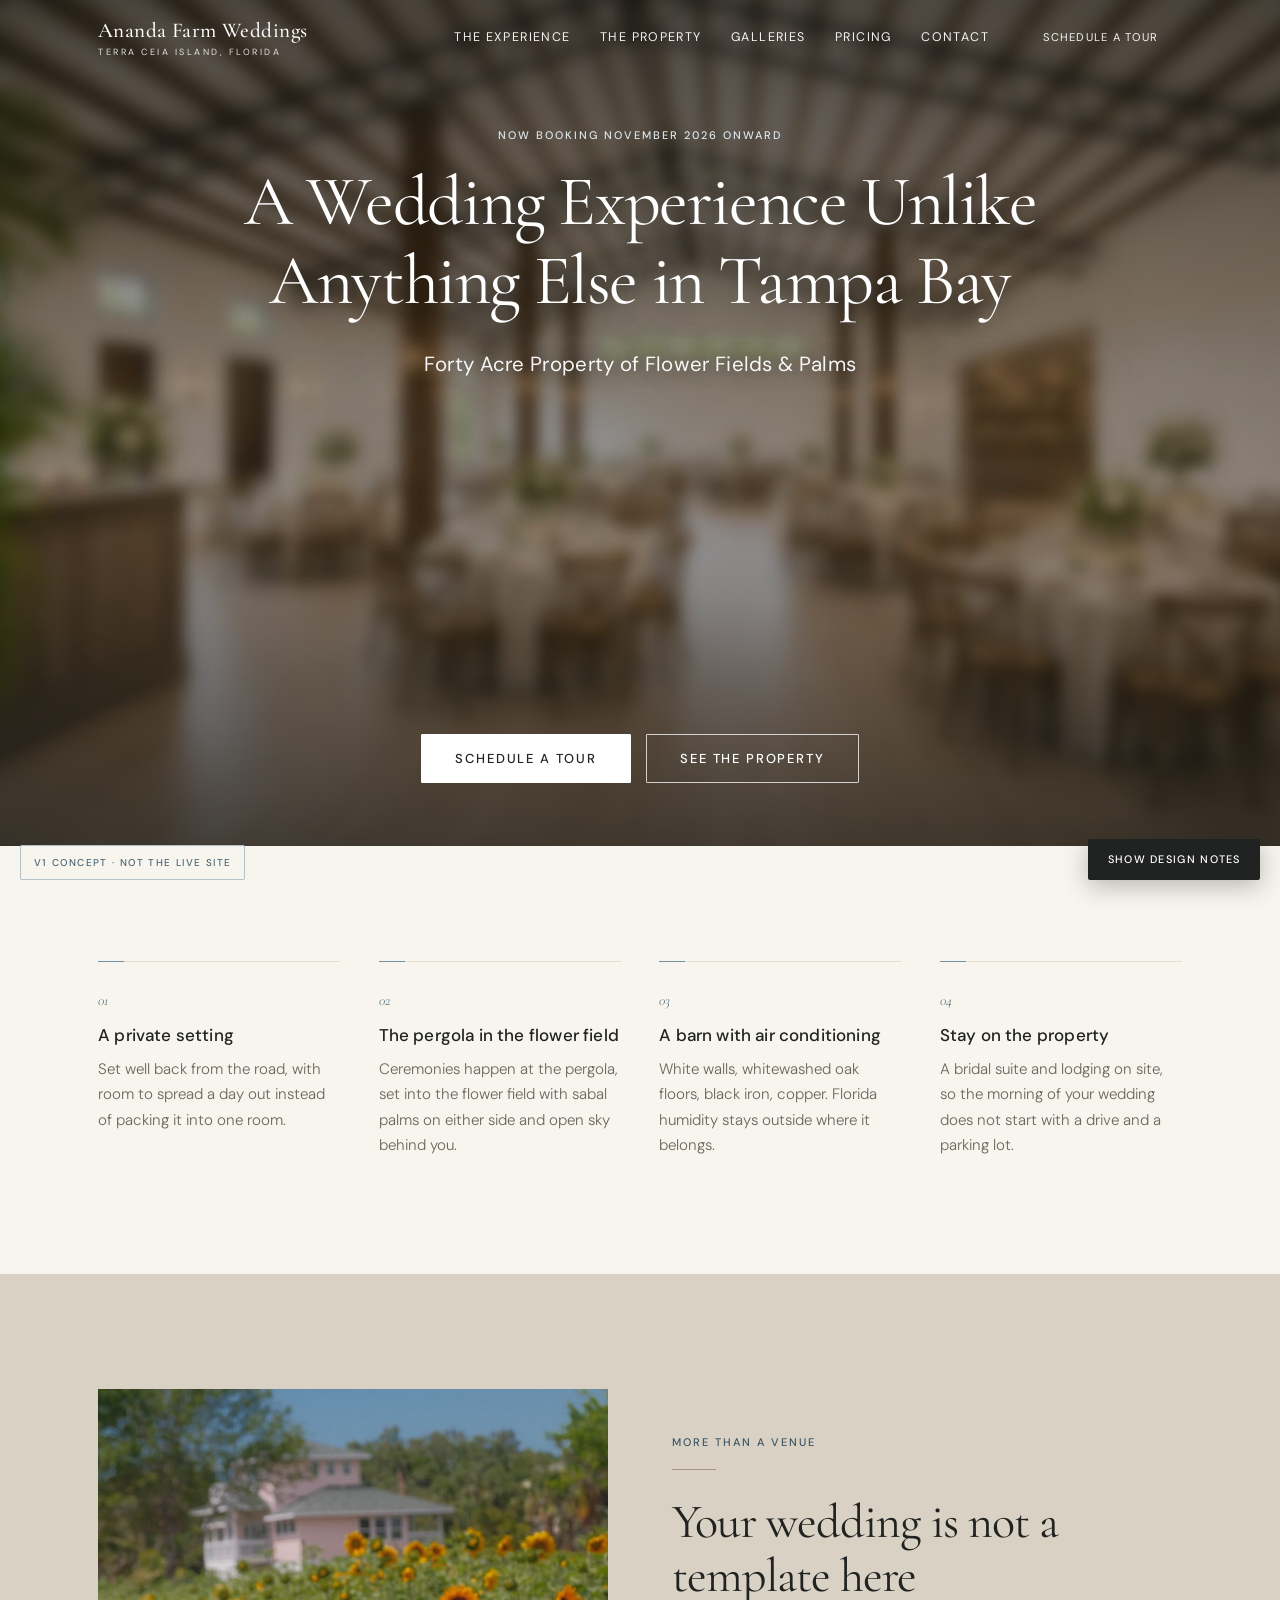
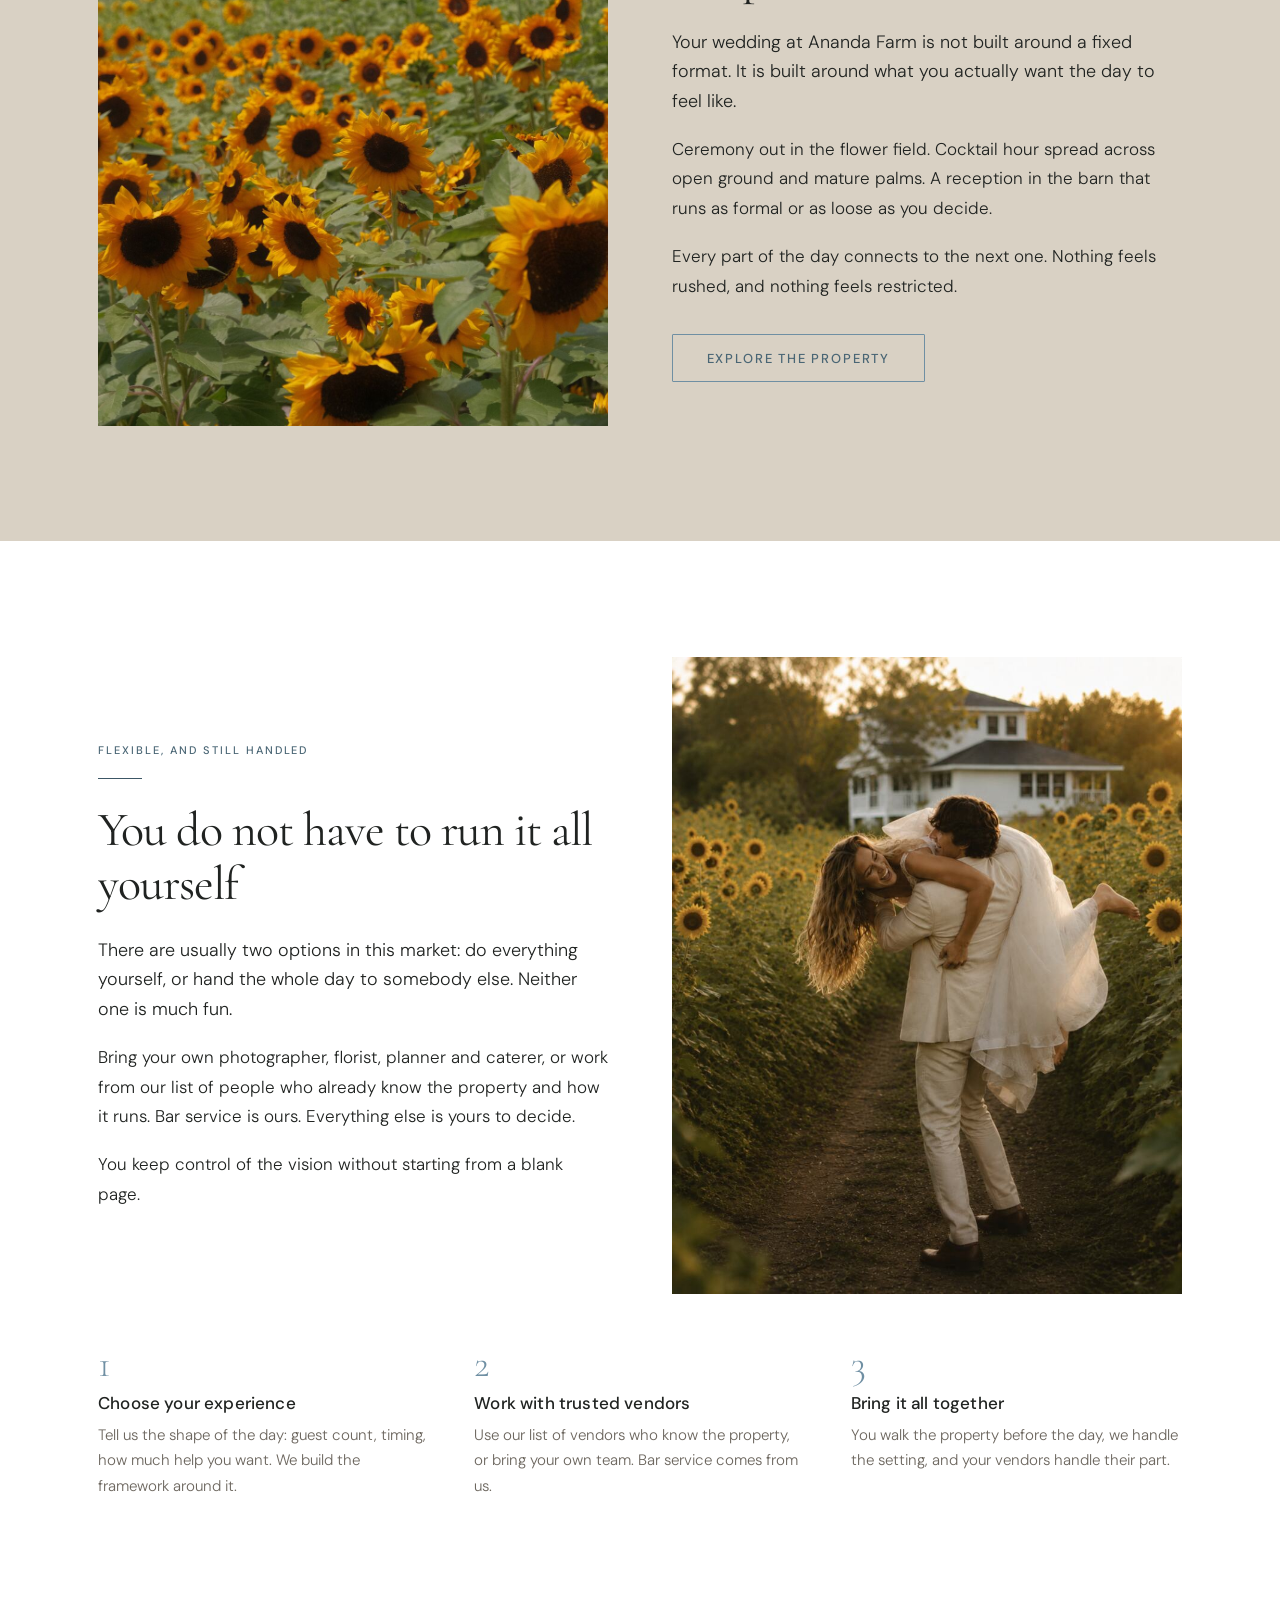
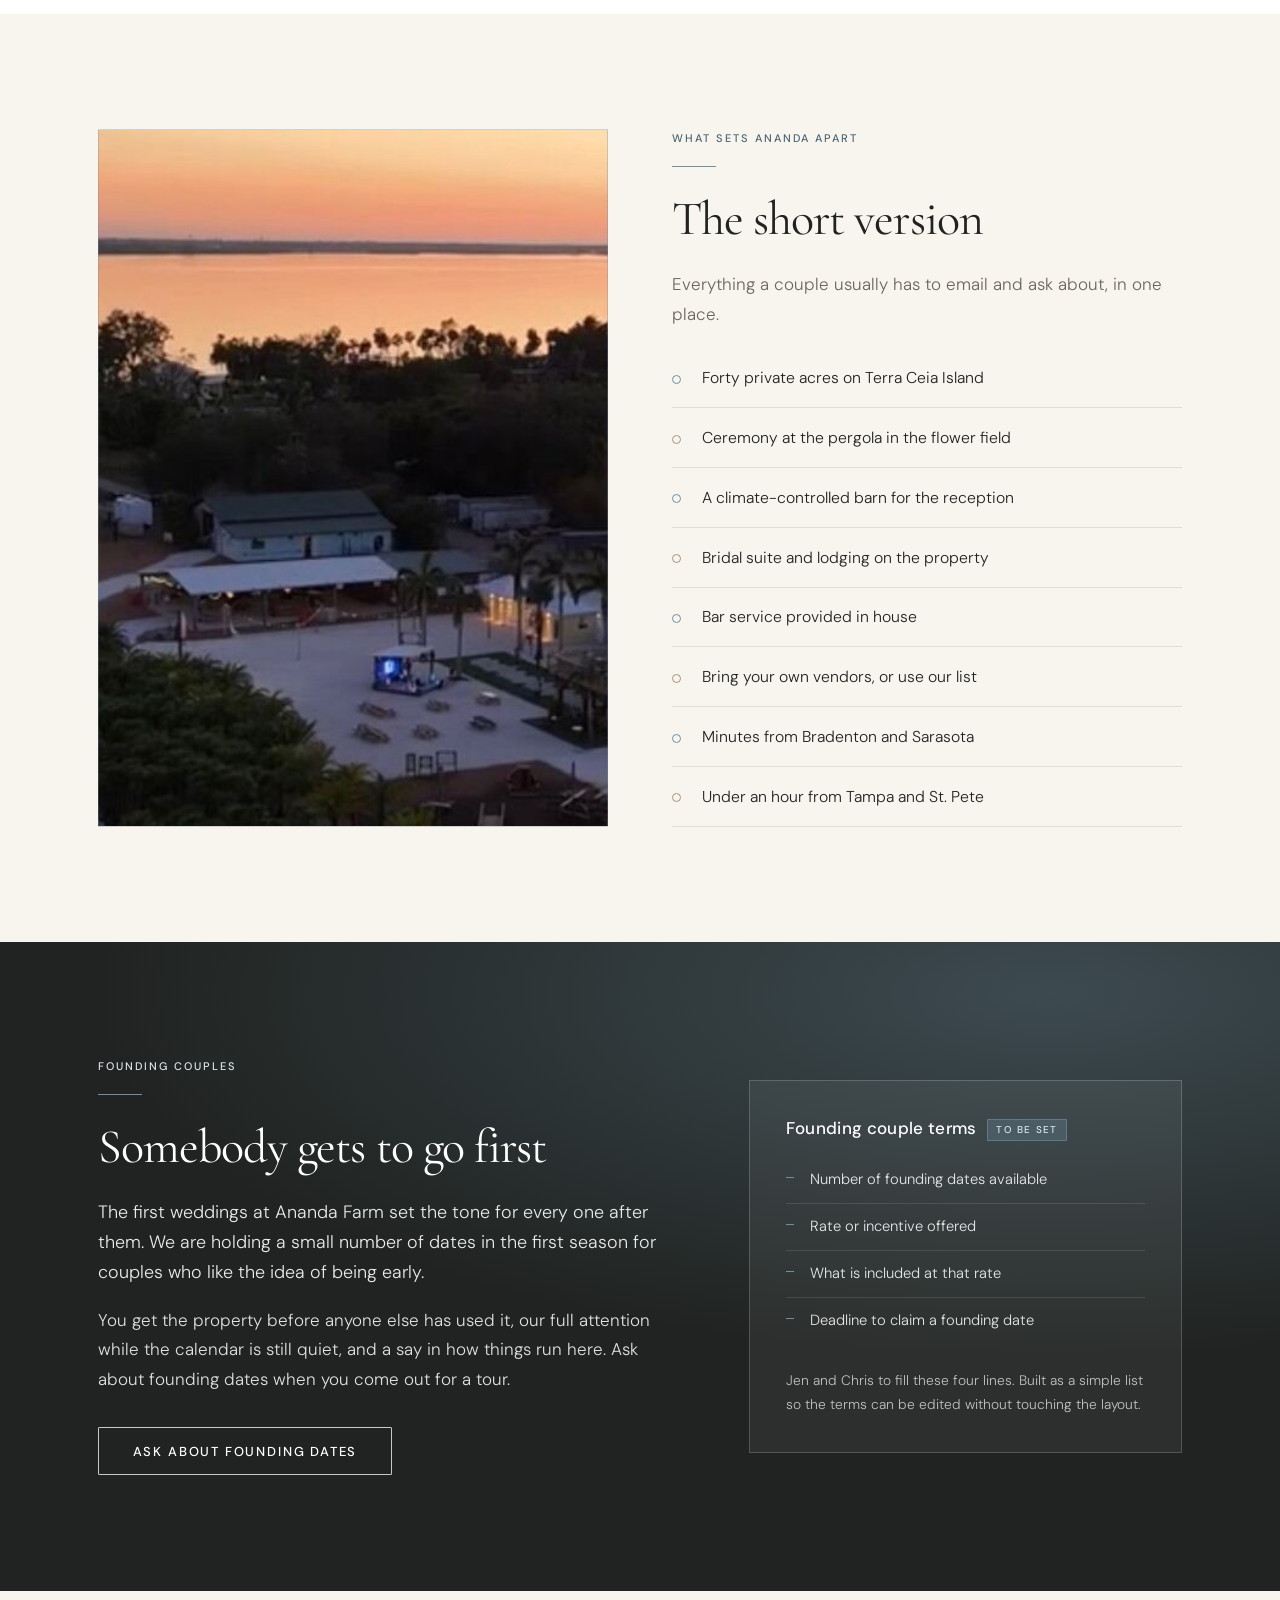
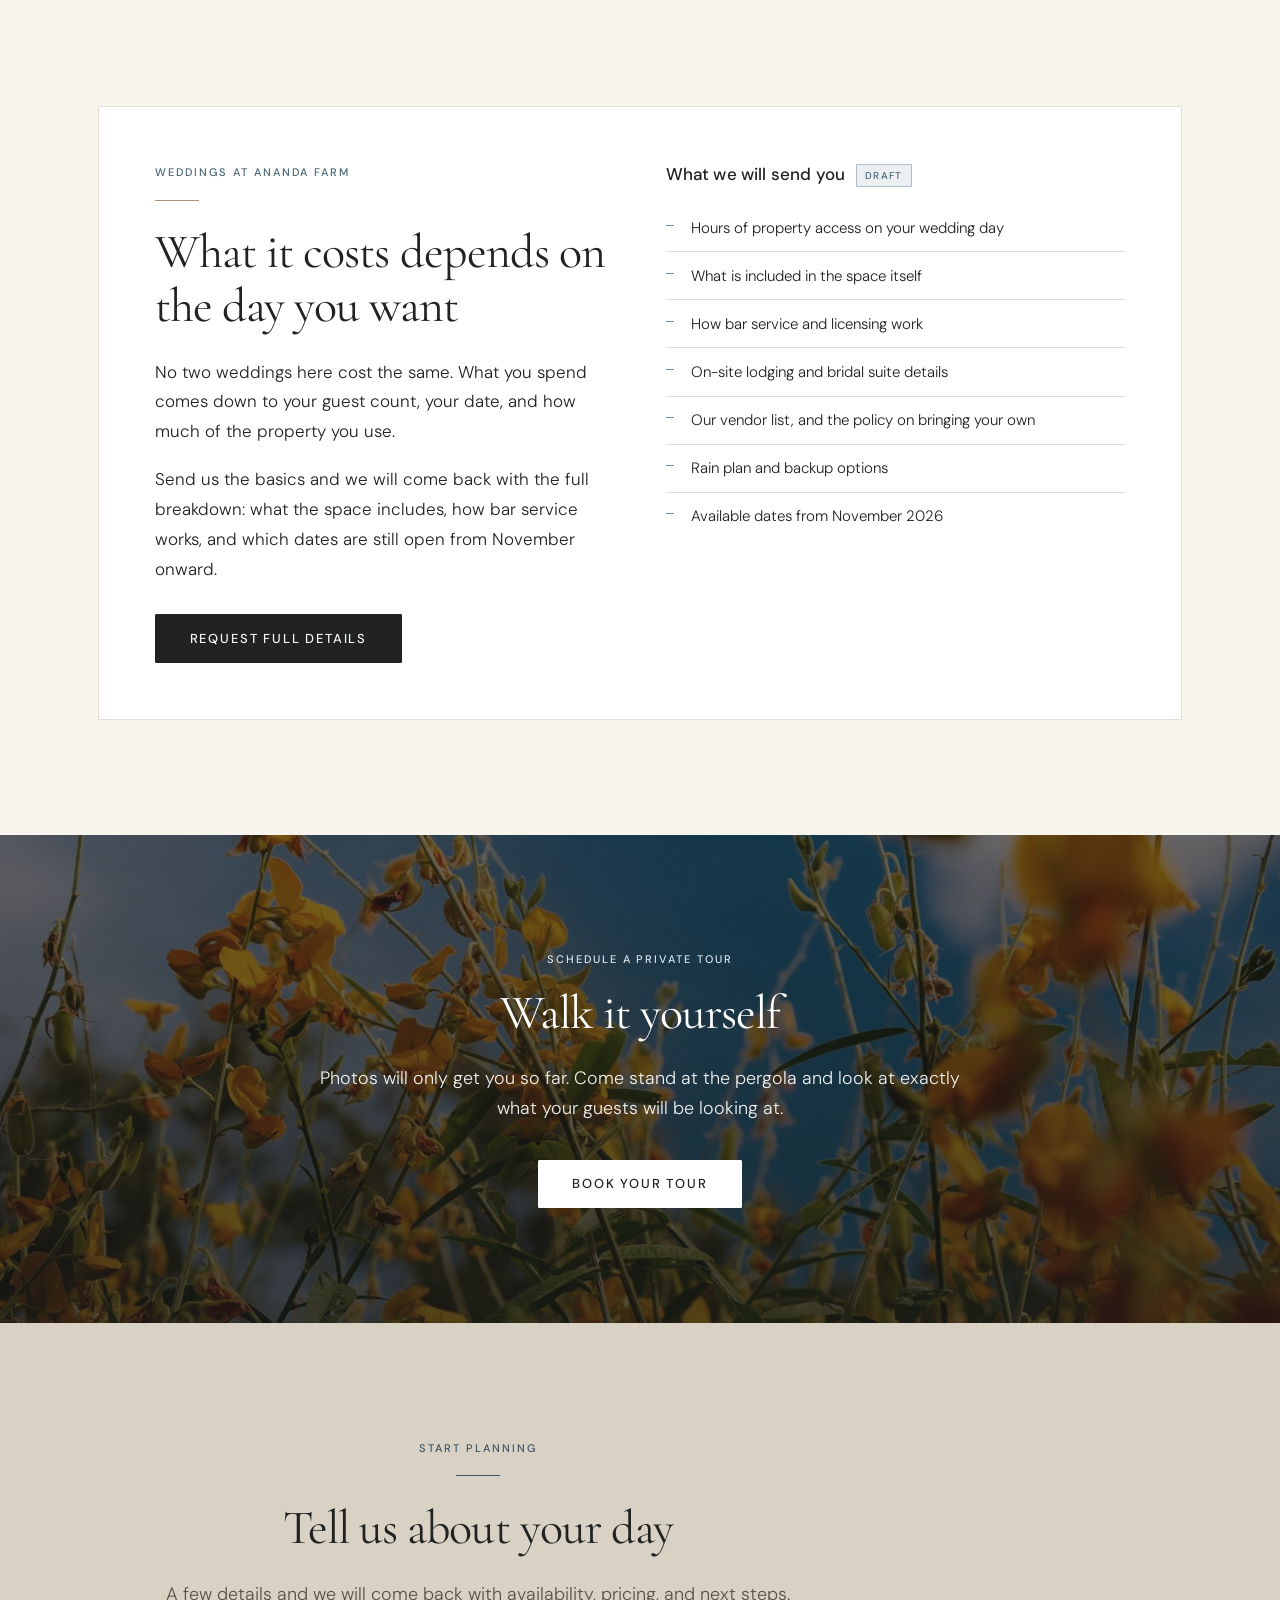
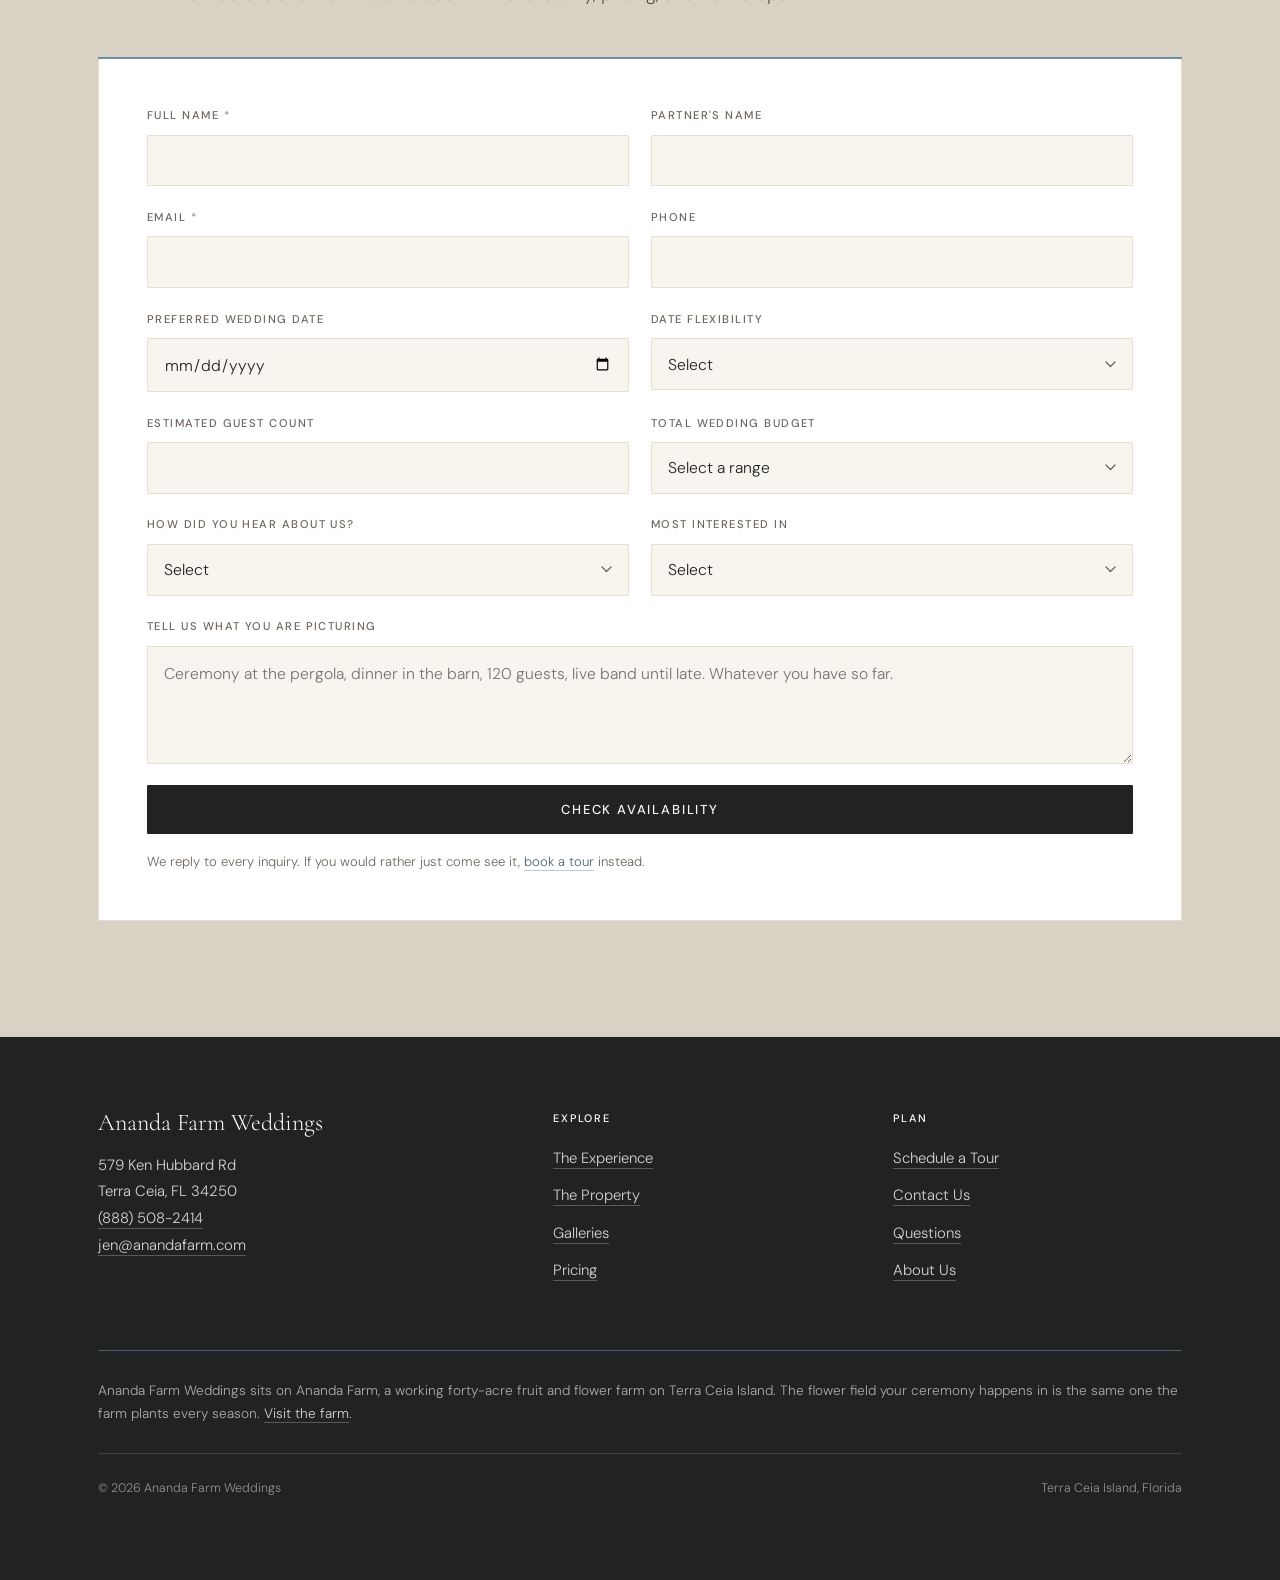
==== commit e00baab0: "Fix aerial column height and footer clearance" ====
--- a/index.html
+++ b/index.html
@@ -371,8 +371,9 @@
    ============================================================ */
 .split{display:grid;grid-template-columns:1fr 1fr;align-items:center;gap:clamp(2.25rem,5vw,4.5rem)}
 /* When one column is much taller than the other (a long list beside a short
-   image), centring leaves the image floating. Align to the top instead. */
-.split--top{align-items:start}
+   image), centring leaves the image floating and top-aligning leaves a hole
+   under it. Let the image stretch to the height of the text column instead. */
+.split--top{align-items:stretch}
 .split--flip .split__media{order:2}
 .split__media{position:relative}
 .split__media img{width:100%;aspect-ratio:4/5;object-fit:cover}
@@ -380,7 +381,9 @@
 /* the aerial is landscape, so it gets its own ratio rather than being
    cropped into the portrait frame the other split images use */
 .split__media--aerial{
-  aspect-ratio:5/4;
+  /* no fixed aspect-ratio: inside .split--top this stretches to match the
+     list beside it. The min-height covers the single-column mobile case. */
+  min-height:clamp(280px,34vw,460px);
   background:var(--img-aerial) center/cover no-repeat;
   border:1px solid rgba(111,143,163,.35);
 }
@@ -582,8 +585,11 @@
   border-top:1px solid rgba(111,143,163,.55); /* blue hairline, not grey */
   font-size:.85rem;line-height:1.7;color:rgba(255,255,255,.62);
 }
+/* Extra bottom padding so the last line clears the two fixed review chips
+   in the corners. Reduce to 1.5rem once those are removed for launch. */
 .footer__bottom{
-  border-top:1px solid rgba(255,255,255,.14);padding-block:1.5rem;
+  border-top:1px solid rgba(255,255,255,.14);
+  padding:1.5rem 0 5rem;
   display:flex;flex-wrap:wrap;gap:1rem;justify-content:space-between;
   font-size:.78rem;color:rgba(255,255,255,.5);
 }
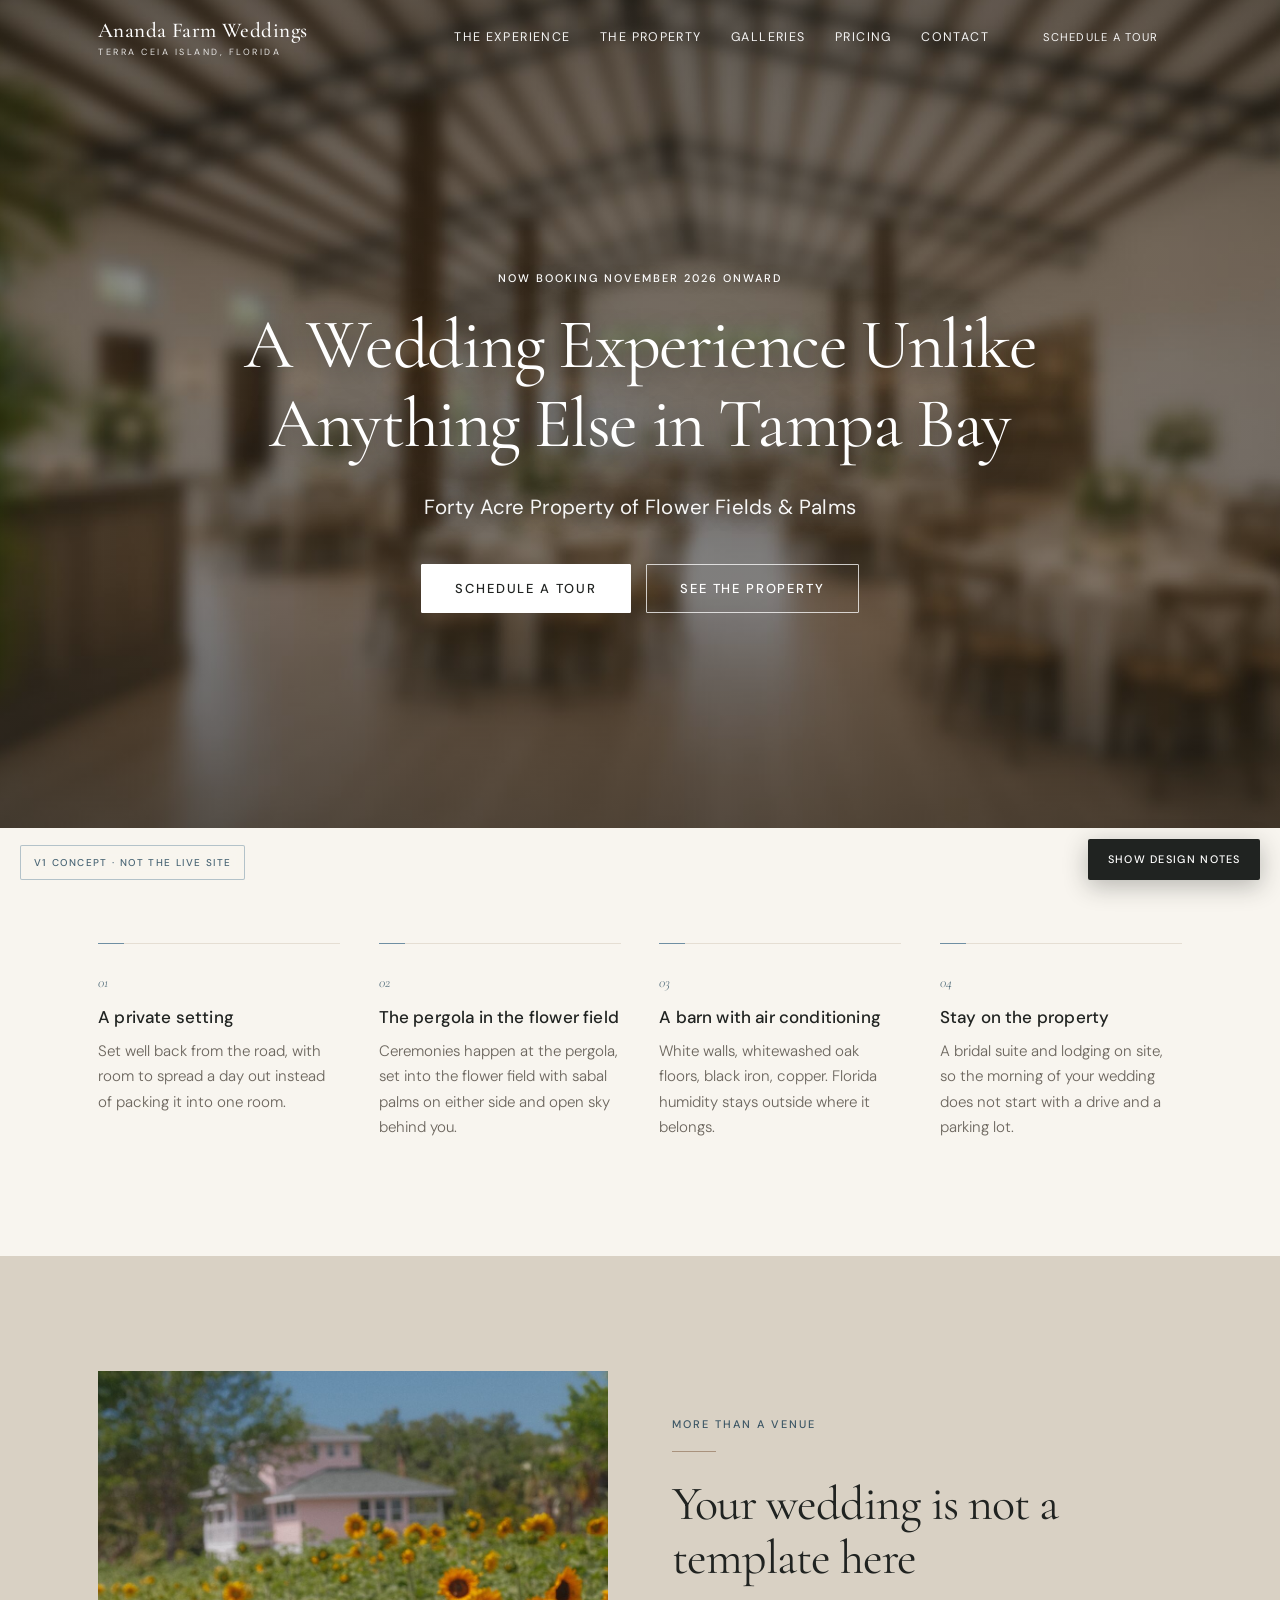
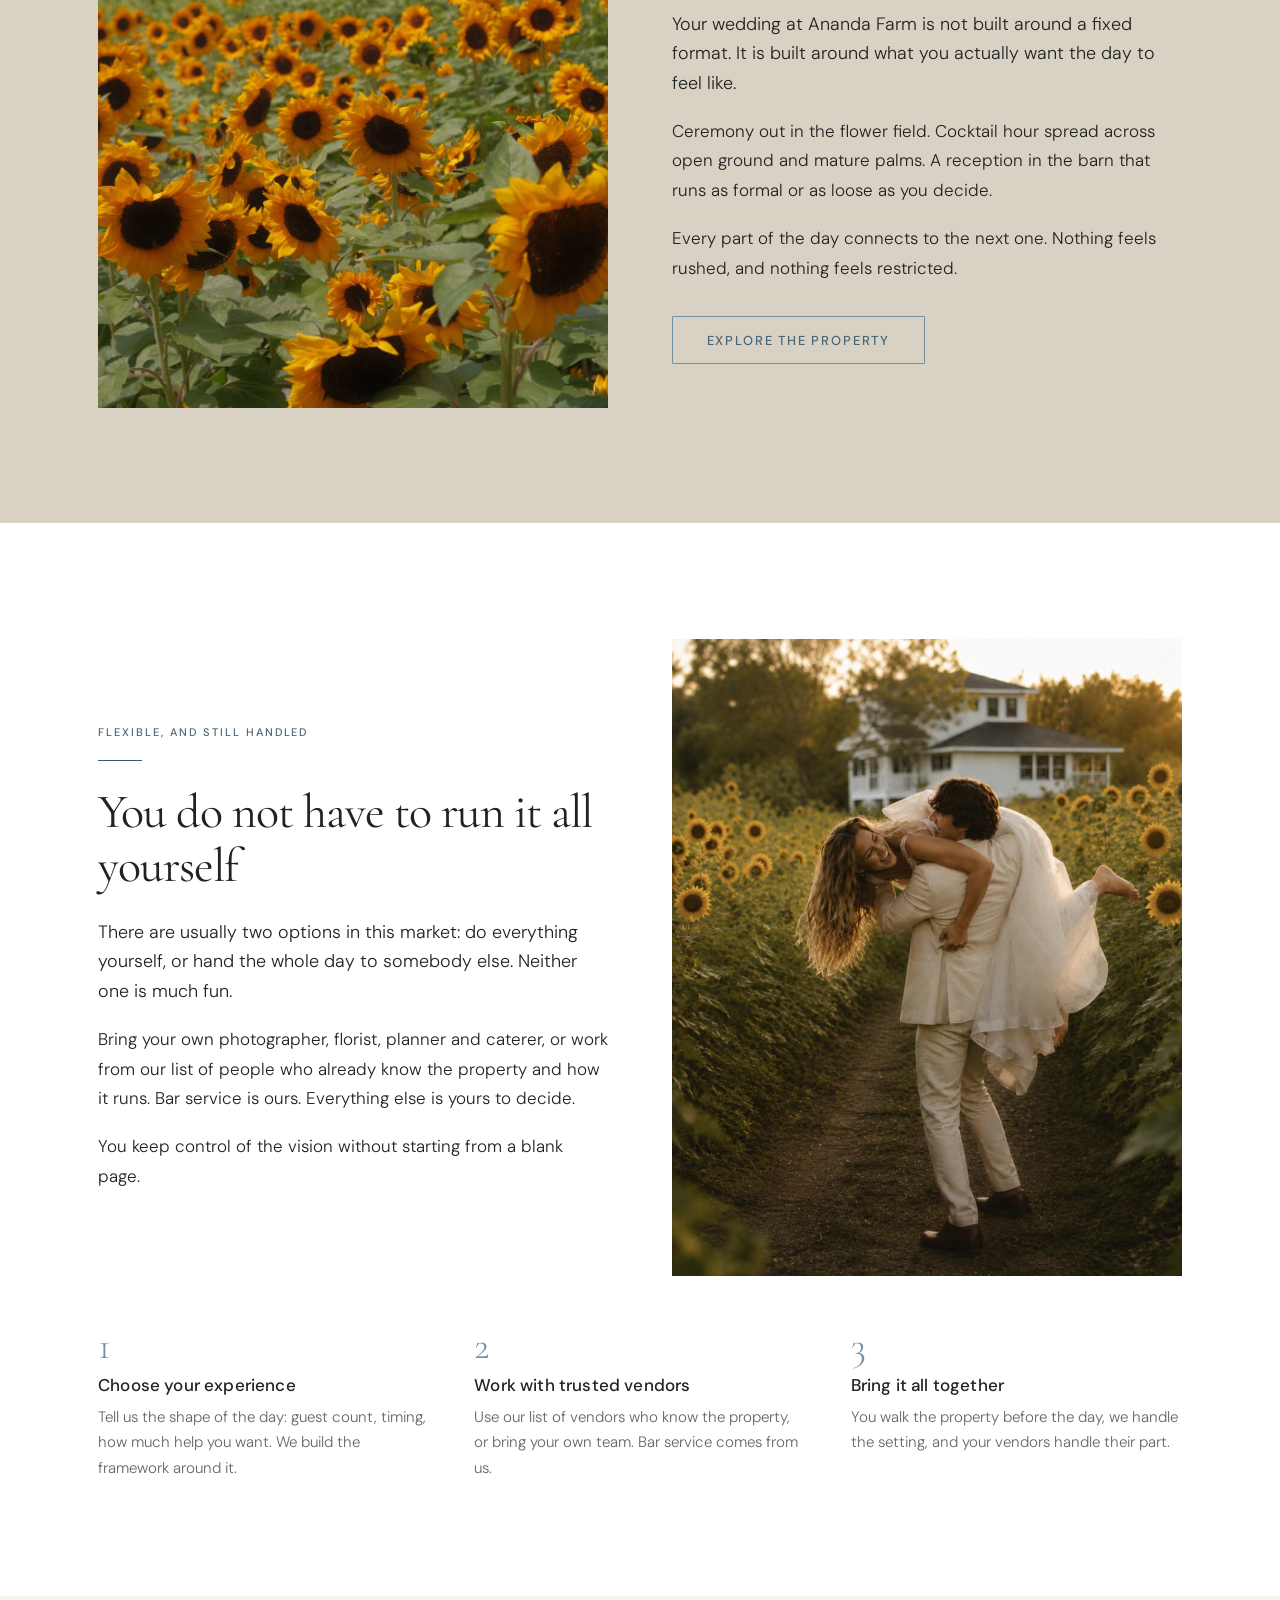
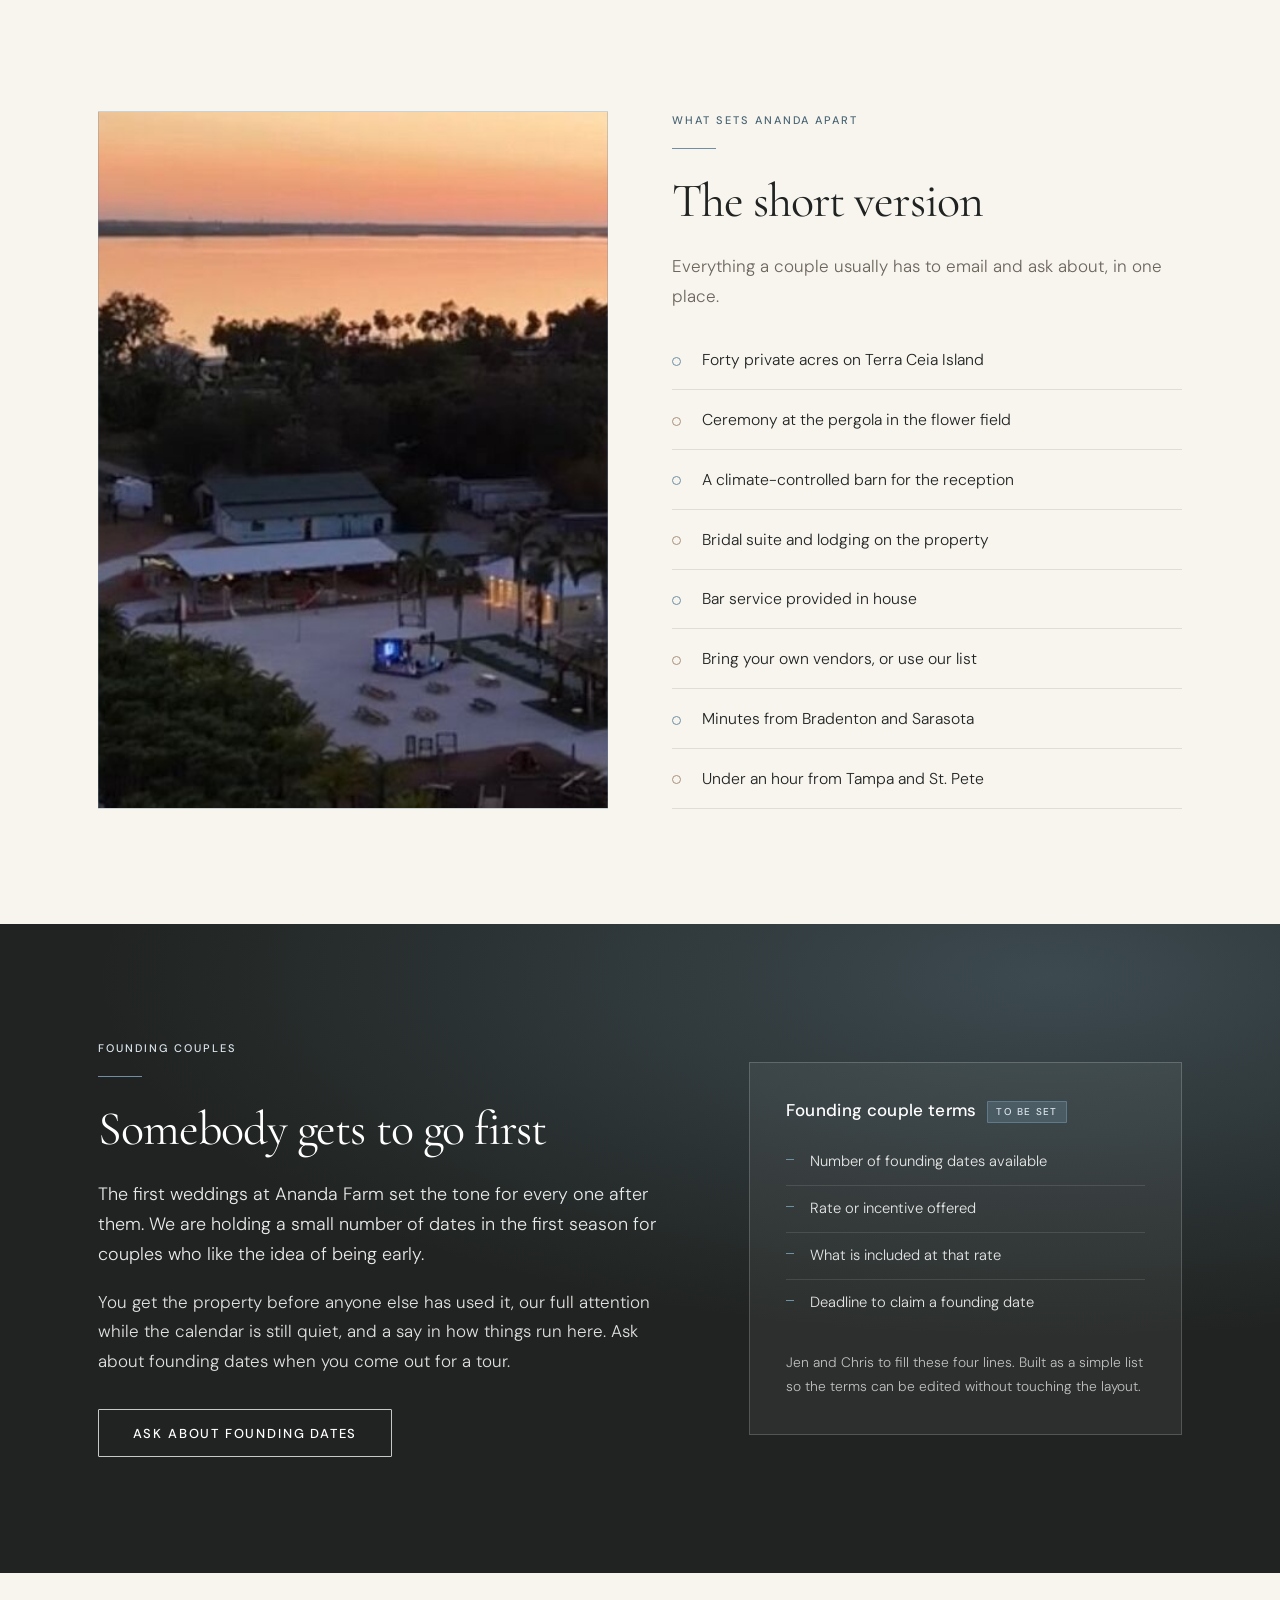
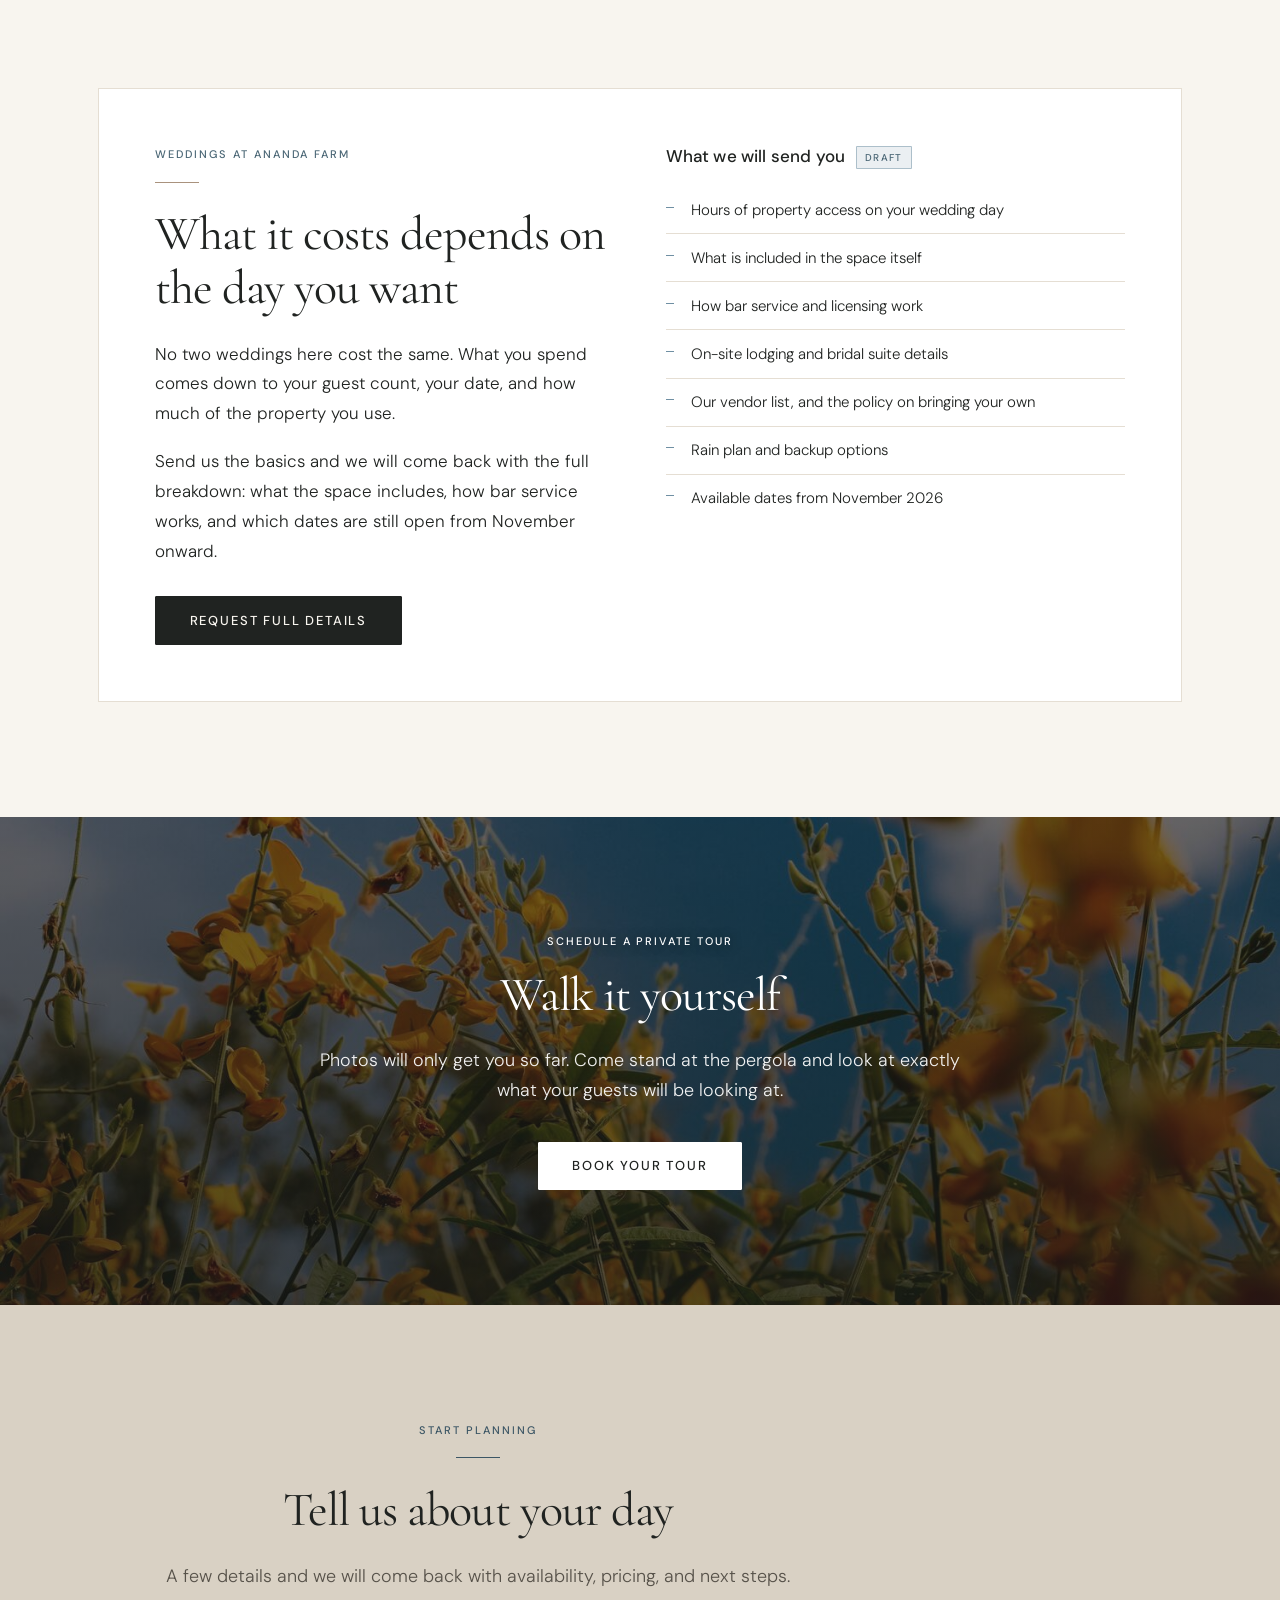
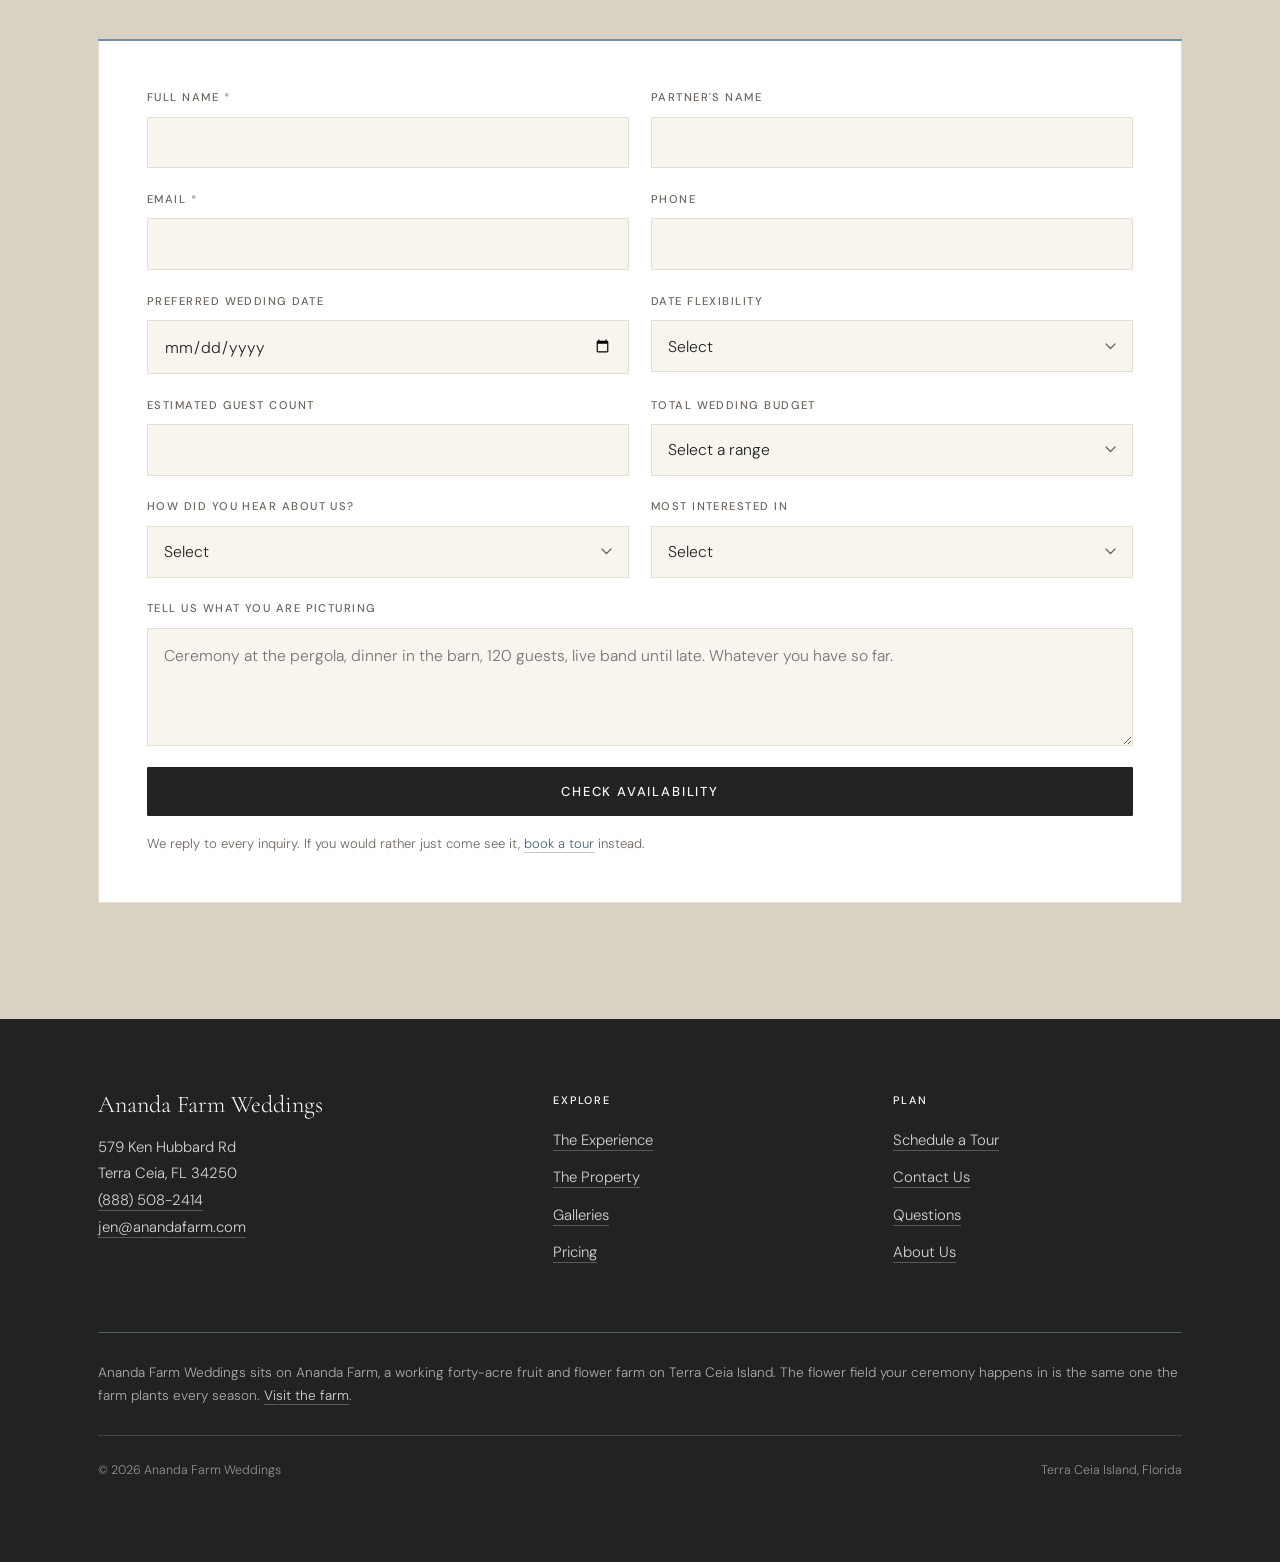
==== commit c31e93d0: "Add files via upload" ====
--- a/index.html
+++ b/index.html
@@ -164,7 +164,13 @@
   margin:0 0 1.1rem;
   display:block;
 }
-.eyebrow--light{color:#DCE6EC}
+/* Over a photograph, pure white rather than the pale blue. The blue tint only
+   reached 4.00:1 against the hero backdrop, under the 4.5:1 AA minimum for
+   text this small, and white also matches the headline so the lockup reads as
+   one unit. The pale blue survives on the dark founding block below, where the
+   backdrop is a flat colour and it clears AA comfortably. */
+.eyebrow--light{color:#FFFFFF;text-shadow:0 1px 14px rgba(18,20,18,.45)}
+.founding .eyebrow--light{color:#DCE6EC;text-shadow:none}
 
 /* Thin copper rule: the "discovered detail" from the brand doc.
    .rule--blue alternates the same hairline in Coastal Blue so the accent
@@ -289,10 +295,16 @@
    is now optically centred and the "Opening October 2026" line is real,
    editable, translatable, selectable text rather than pixels.
    ============================================================ */
+/* One centred group, not top-and-bottom.
+   This used to be justify-content:space-between, which pinned the buttons to
+   the bottom of the viewport. That worked while a detail bar and a date line
+   filled the middle. With both removed it held open about 400px of dead space
+   between the subhead and the buttons. Centring the whole stack fixes it and
+   keeps the composition balanced at any viewport height. */
 .hero{
-  position:relative;min-height:min(94vh,880px);
-  display:flex;flex-direction:column;justify-content:space-between;
-  padding:clamp(7rem,14vh,9rem) 0 0;
+  position:relative;min-height:min(92vh,860px);
+  display:flex;flex-direction:column;justify-content:center;align-items:center;
+  padding:clamp(6rem,12vh,8rem) 0 clamp(3rem,6vh,4.5rem);
   overflow:hidden;isolation:isolate;
 }
 .hero__bg{
@@ -316,10 +328,10 @@
 .hero__scrim{
   position:absolute;inset:0;z-index:-1;
   background:linear-gradient(to bottom,
-    rgba(22,24,22,.68) 0%,
-    rgba(22,24,22,.44) 34%,
-    rgba(22,24,22,.30) 60%,
-    rgba(22,24,22,.72) 100%);
+    rgba(22,24,22,.56) 0%,
+    rgba(22,24,22,.46) 30%,
+    rgba(22,24,22,.44) 70%,
+    rgba(22,24,22,.62) 100%);
 }
 .hero__top{text-align:center;padding-inline:var(--gutter);max-width:980px;margin-inline:auto}
 .hero h1{color:#fff;text-shadow:0 2px 30px rgba(18,20,18,.5);margin-bottom:.4em}
@@ -332,9 +344,9 @@
   text-shadow:0 1px 18px rgba(18,20,18,.55);
 }
 
-.hero__bottom{padding:0 var(--gutter) clamp(3rem,7vh,5rem)}
-/* margin-bottom removed: it was spacing the buttons off a detail bar that
-   is no longer here, which left a band of dead space at the fold */
+/* Sits directly under the subhead now, at a normal interval, rather than
+   being pushed to the bottom of the viewport. */
+.hero__bottom{padding-inline:var(--gutter);margin-top:clamp(2.25rem,4.5vh,3.25rem)}
 .hero__actions{display:flex;flex-wrap:wrap;gap:.9rem;justify-content:center}
 .hero__actions .btn--primary{background:#fff;color:var(--color-text);border-color:#fff}
 .hero__actions .btn--primary:hover{background:var(--color-accent-deep);border-color:var(--color-accent-deep);color:#fff}
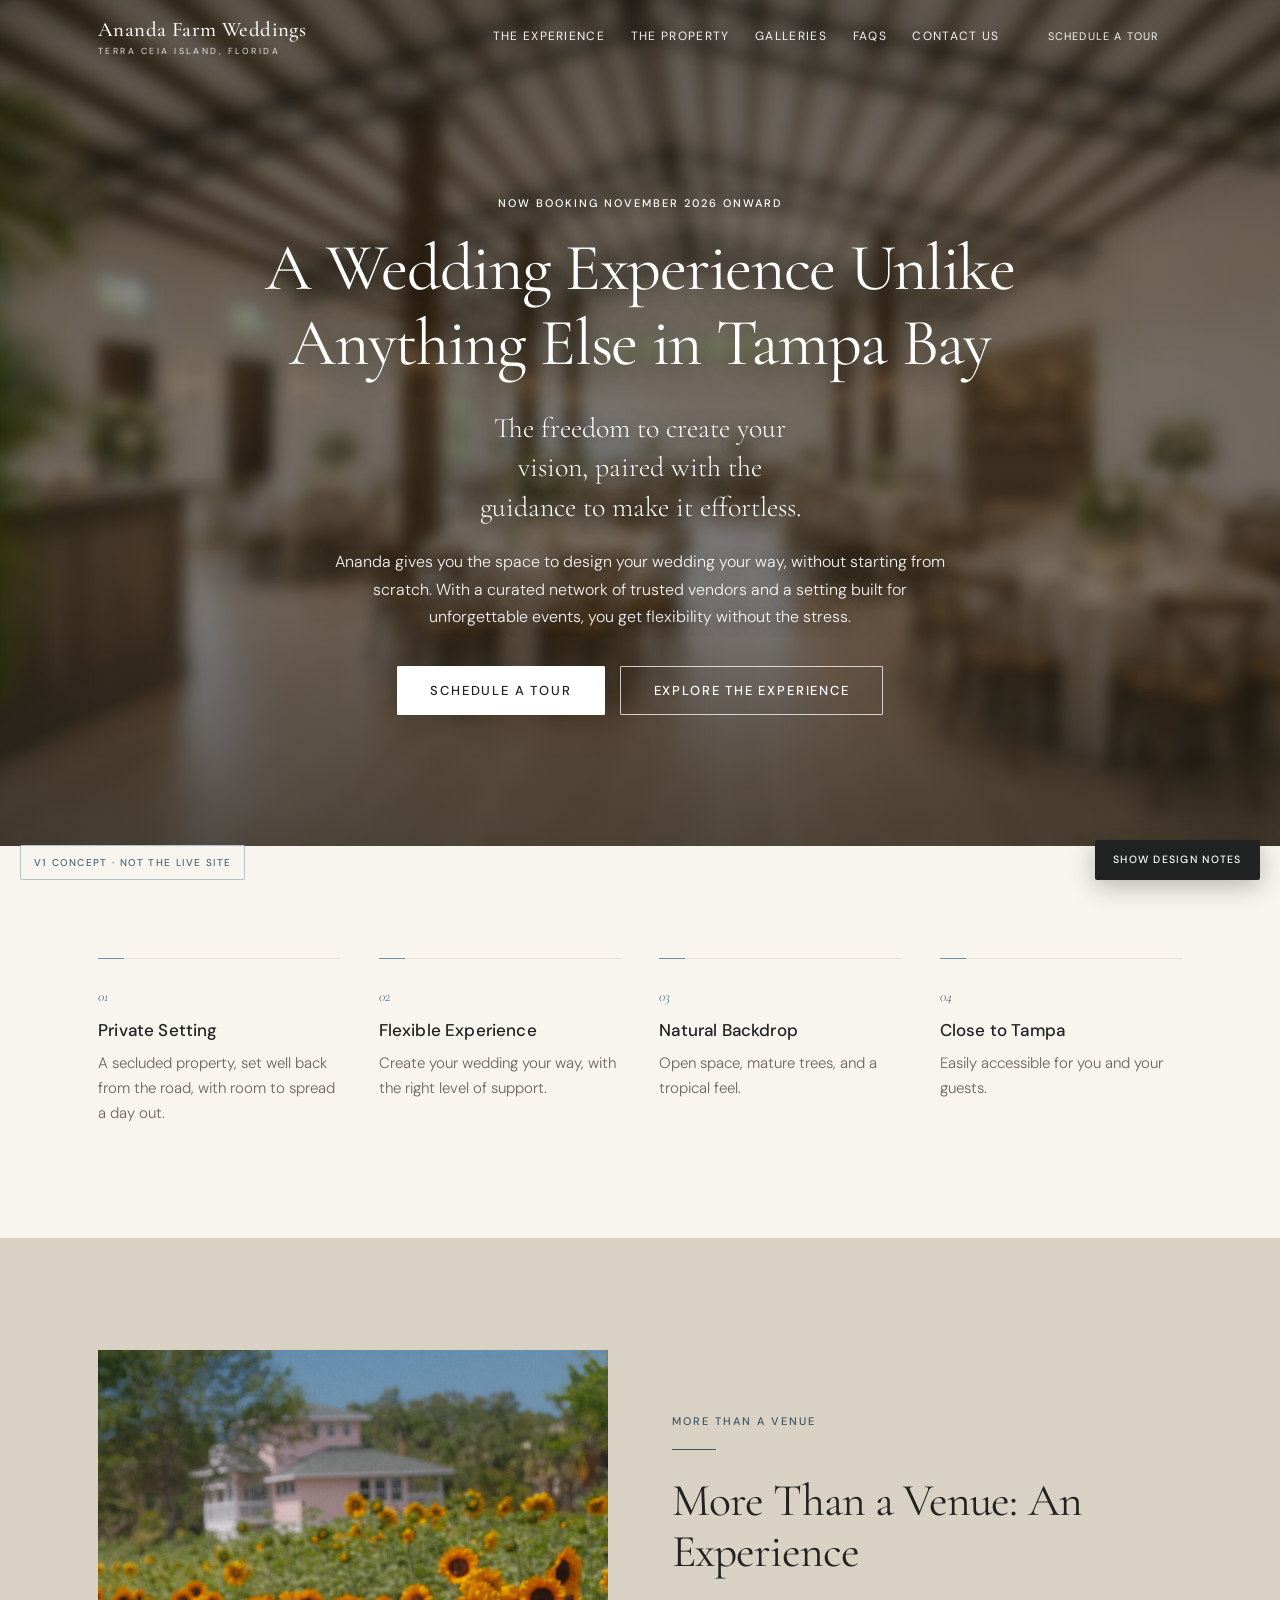
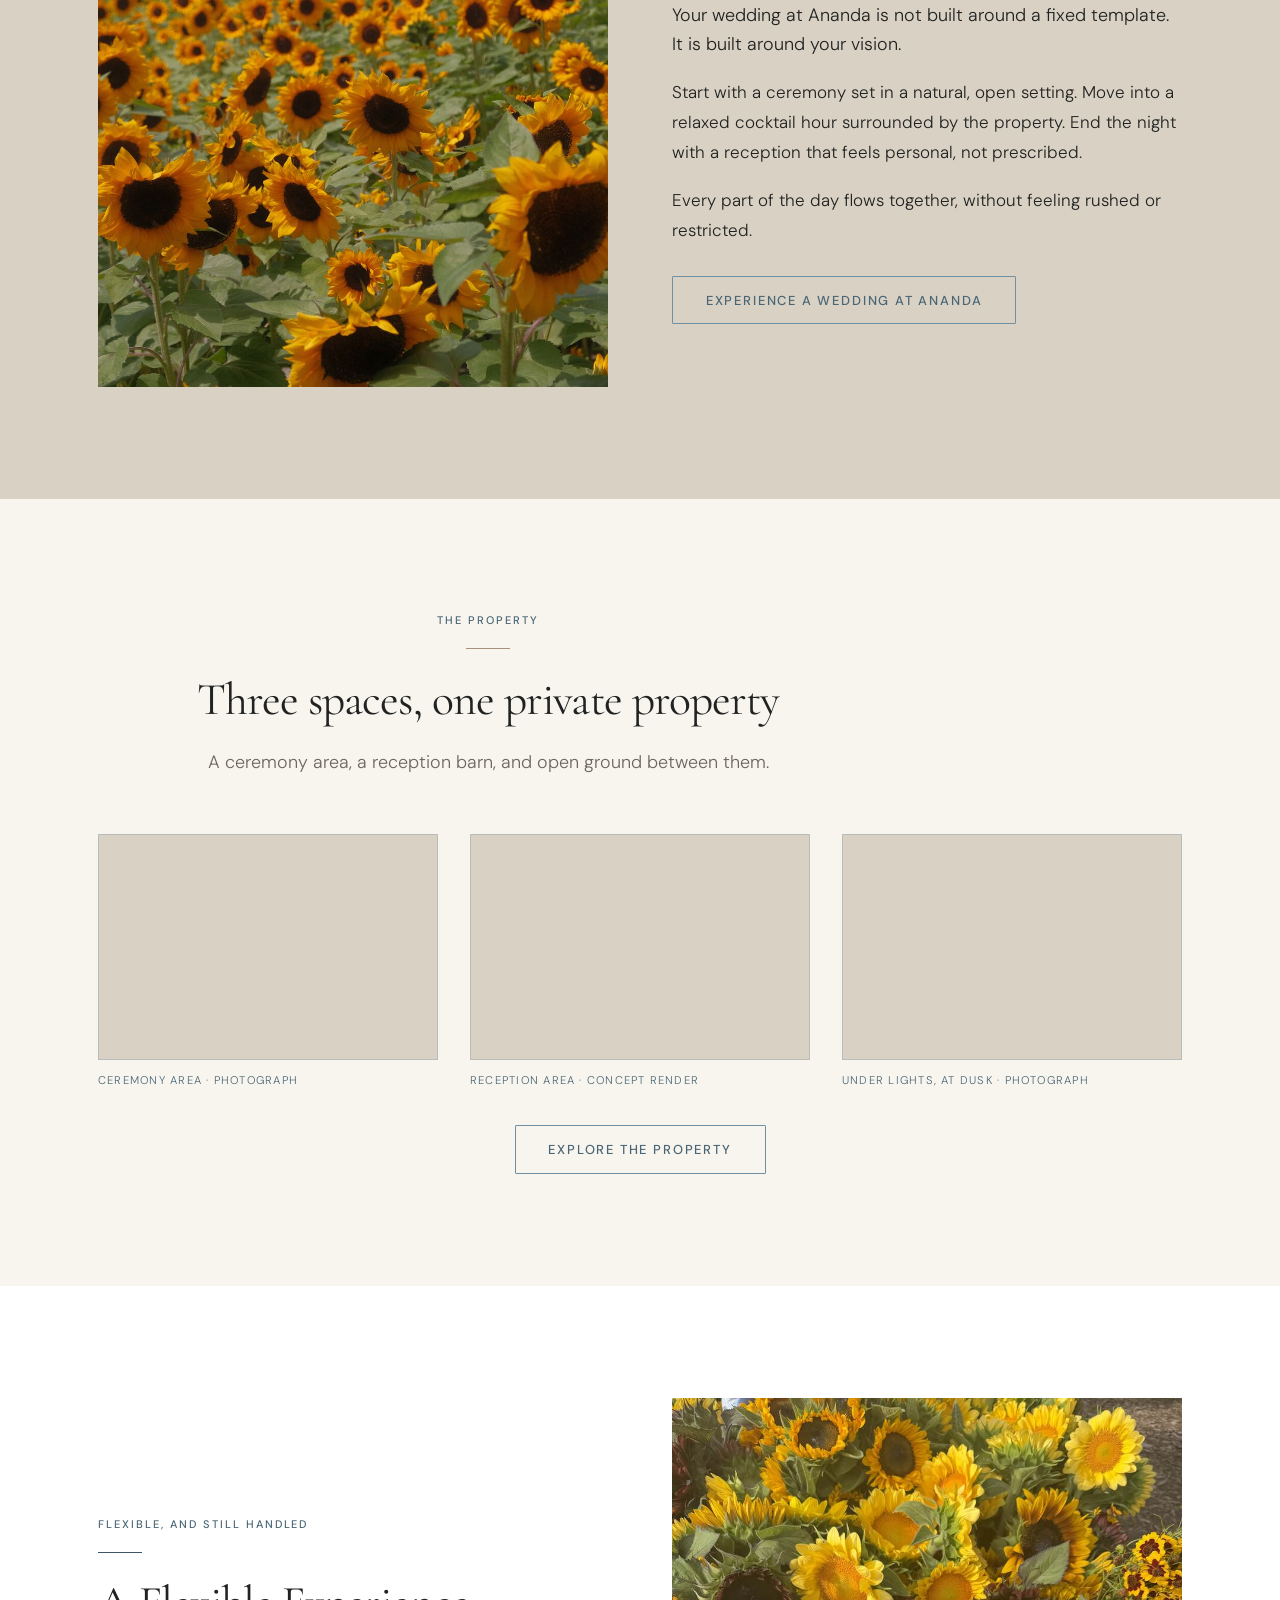
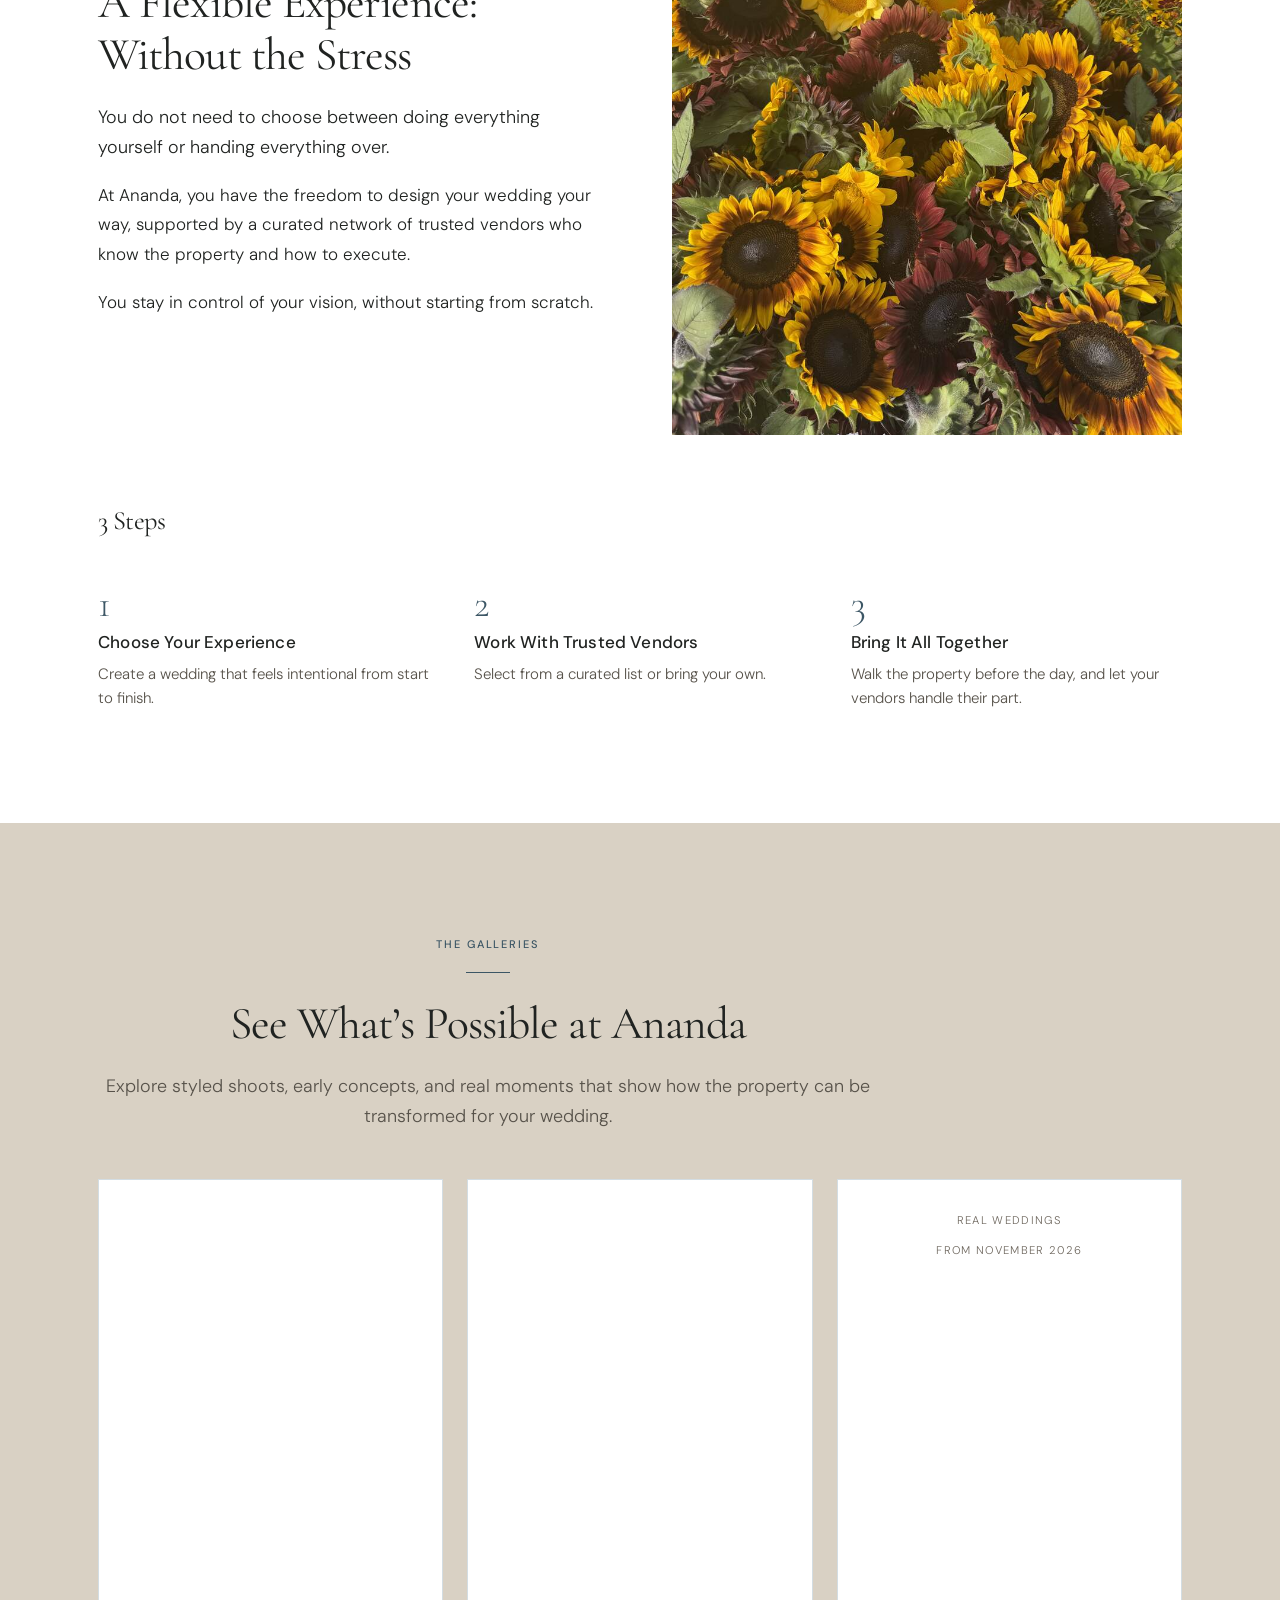
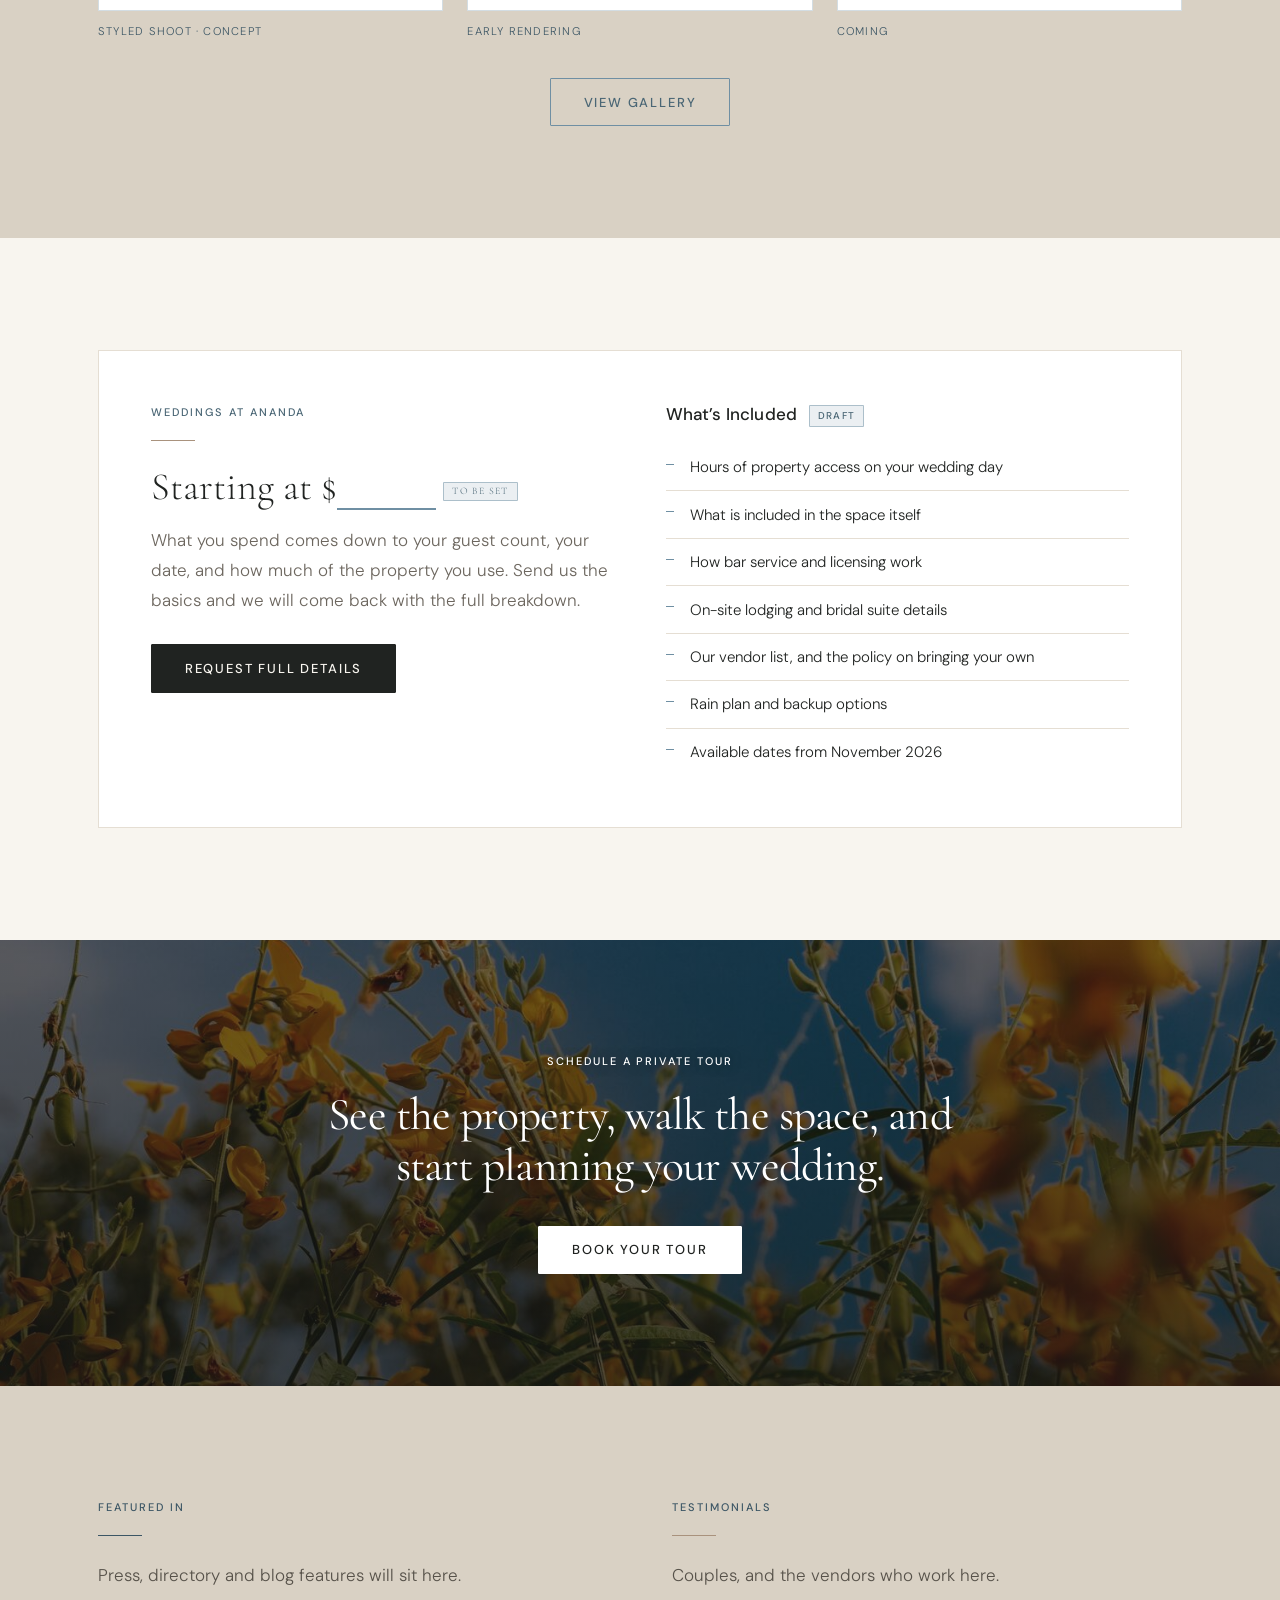
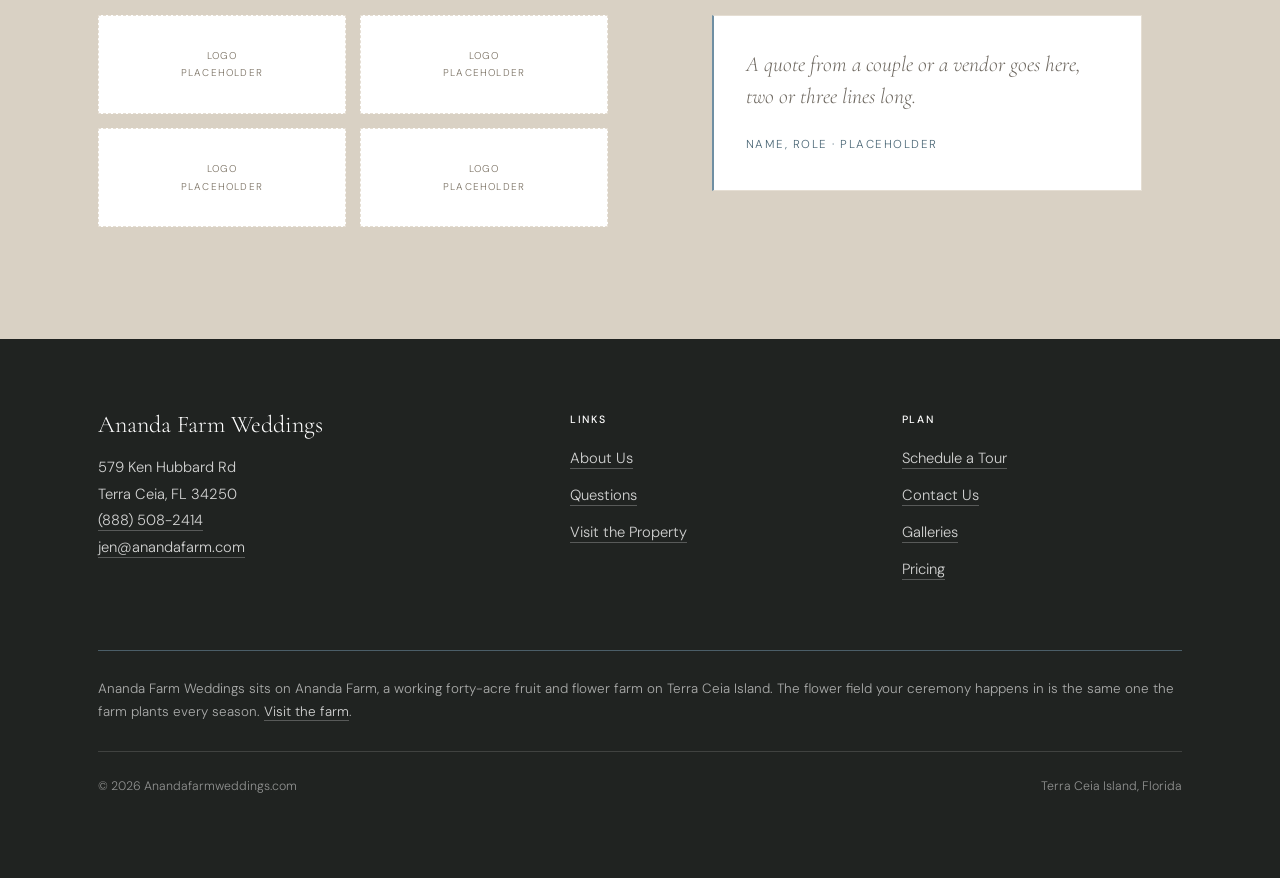
==== commit ccfc4bde: "Add files via upload" ====
--- a/index.html
+++ b/index.html
@@ -4,65 +4,63 @@
 <meta charset="utf-8">
 <meta name="viewport" content="width=device-width, initial-scale=1">
 <title>A Wedding Experience Unlike Anything Else in Tampa Bay | Ananda Farm Weddings</title>
-<meta name="description" content="A private farm wedding venue on Terra Ceia Island, minutes from Bradenton and Sarasota. Forty acres of flower fields, a climate-controlled barn, and lodging on site. Now booking November 2026 onward.">
+<meta name="description" content="Ananda gives you the space to design your wedding your way, without starting from scratch. A private farm setting on Terra Ceia Island with a curated network of trusted vendors. Now booking November 2026 onward.">
 
 <!-- KEEP THIS TAG WHILE THE FILE IS HOSTED FOR REVIEW.
-     If this concept sits on a public URL (GitHub Pages, a staging link, a
-     Dropbox share) without it, Google can index it. An unfinished concept
-     indexed under the Ananda brand would compete with the real site and show
-     couples placeholder pricing. DELETE this tag only when the page becomes
-     the actual live homepage. -->
+     Without it, Google can index this concept from its public URL. An
+     unfinished concept indexed under the Ananda brand would compete with the
+     real site. Delete only when this becomes the actual live homepage. -->
 <meta name="robots" content="noindex, nofollow">
 
 <!-- ============================================================
-     ANANDA FARM WEDDINGS: HOMEPAGE CONCEPT v1
-     For review by Jen & Chris + web developer.
-
-     PALETTE: Coastal Oak (from ananda_farm_weddings_website_color_schemes.md)
-     TYPE:    Cormorant Garamond (headings) + DM Sans (body)
-     STACK:   Built to be rebuilt in WordPress / GeneratePress + GenerateBlocks.
-              Each section below is marked with a GB CONTAINER comment
-              showing the intended block structure.
-
-     NOTE TO DEVELOPER: this file is a design + copy specification,
-     not production code. Images are base64-embedded so the file can be
-     emailed and opened offline. In production, serve real image files,
-     WebP with JPEG fallback, width/height attributes set, lazy-loaded
-     below the fold.
+     ANANDA FARM WEDDINGS: HOMEPAGE CONCEPT V2
+     Rebuilt on the section order and copy of the live skeleton at
+     anandafarmweddings.com, styled with the Coastal Oak system.
+
+     WHAT CAME FROM WHERE
+       Structure + copy : the live site / the developer's Phase 3 wireframe
+       Palette + type   : ananda_farm_weddings_website_color_schemes.md
+       Voice edits      : the ananda-brand-voice guide (see note below)
+
+     THREE DELIBERATE DEPARTURES FROM THE LIVE COPY, all flagged in the
+     yellow design notes on the page itself:
+       1. Em dashes replaced with colons and commas. The brand voice guide
+          bans them outright. Meaning is unchanged.
+       2. "Tampa" is "Tampa Bay" in the H1, per your instruction.
+       3. The "one event at a time" claim is reworded, since you asked not to
+          make that claim. One line to restore if that was too cautious.
      ============================================================ -->
 
 <link rel="preconnect" href="https://fonts.googleapis.com">
 <link rel="preconnect" href="https://fonts.gstatic.com" crossorigin>
-<link href="https://fonts.googleapis.com/css2?family=Cormorant+Garamond:ital,wght@0,300;0,400;0,500;0,600;1,300;1,400&family=DM+Sans:ital,opsz,wght@0,9..40,300;0,9..40,400;0,9..40,500;1,9..40,400&display=swap" rel="stylesheet">
+<link href="https://fonts.googleapis.com/css2?family=Cormorant+Garamond:ital,wght@0,300;0,400;0,500;1,300;1,400&family=DM+Sans:ital,opsz,wght@0,9..40,300;0,9..40,400;0,9..40,500;1,9..40,400&display=swap" rel="stylesheet">
 
 <style>
 /* ============================================================
    1. DESIGN TOKENS: Coastal Oak
-   Developer: set these as GeneratePress global colors +
-   GenerateBlocks global style variables so they are editable
-   in one place rather than per-block.
+   Developer: set these as GeneratePress global colors and
+   GenerateBlocks global style variables, not per block.
    ============================================================ */
 :root{
   --color-primary:#D9D1C4;        /* Whitewashed Oak:  soft section backgrounds */
   --color-secondary:#A9927D;      /* Warm Driftwood:   rules, small accents */
-  --color-accent:#6F8FA3;         /* Coastal Blue:     borders, large accents, decorative */
-  --color-accent-deep:#4A6675;    /* Coastal Blue deepened: REQUIRED for small text (see note) */
+  --color-accent:#6F8FA3;         /* Coastal Blue:     borders, markers, large accents */
+  --color-accent-deep:#4A6675;    /* deepened: REQUIRED for small blue text */
   --color-background:#F8F5EF;     /* Soft White:       page background */
-  --color-text:#202321;           /* Blackened Iron:   body + headings */
+  --color-text:#202321;           /* Blackened Iron:   body and headings */
 
   --color-surface:#FFFFFF;
   --color-border:#E5DED3;
   --color-muted-text:#6C665E;
 
-  /* On the Whitewashed Oak bands the background is darker, so the standard
-     muted and accent colours drop below 4.5:1. These two are the compliant
-     substitutes and are applied automatically by the `.band` rules below. */
+  /* The oak bands are darker, so standard muted and accent drop below
+     4.5:1. These are the compliant substitutes, applied by .band below. */
   --color-muted-on-oak:#57524A;
   --color-accent-on-oak:#3C5665;
 
   --color-button-bg:#202321;
   --color-button-text:#F8F5EF;
-  --color-button-hover:#4A6675;   /* deepened so white button text clears 4.5:1 on hover */
+  --color-button-hover:#4A6675;
 
   --color-link:#4A6675;
   --color-link-hover:#A9927D;
@@ -73,75 +71,59 @@
 
   --max:1180px;
   --gutter:clamp(1.25rem,5vw,3rem);
-  --section-y:clamp(4rem,9vw,7.5rem);
-
-  /* IMAGE ASSETS.
-     Embedded once here as CSS variables and reused wherever they appear,
-     so this review file stays small enough to email.
-     PRODUCTION: replace each of these with a real <img> element pointing at
-     an uploaded file. Use <img> rather than a CSS background for the hero in
-     particular, so the browser can prioritise it as the LCP element and so
-     the alt text is available to search engines. The role="img" + aria-label
-     pattern used below is an accessible stand-in for this file only.
-
-     The hero is a deliberately blurred copy of the barn render. Do NOT
-     recreate that blur with a CSS blur filter on the live hero: blurring a
-     full-bleed element forces the browser to repaint a very large layer on
-     every scroll frame and noticeably hurts scrolling on mid-range phones.
-     Blur it once in an image editor and ship the flat file, which is also
-     far smaller (80KB blurred against 268KB sharp).
-
-     FIVE IMAGES ON THE PAGE. Three are real photographs:
-       inline <img>     farmhouse above the sunflower field   (positioning)
-       --img-aerial     aerial at sunset, bay behind the trees (property)
-       --img-sunnhemp   yellow blooms against sky             (tour banner)
-     Two are not:
-       --img-barn-blur  blurred barn render                   (hero)
-       inline <img>     AI couple                             (flexible)
-
-     TWO REAL PHOTOGRAPHS ARE NOT CURRENTLY USED and were removed from this
-     file rather than shipped as dead weight: the field with the pavilion and
-     palms, and the cut sunflowers in autumn tones. Both are good images with
-     no home since the gallery section came out. Ask and either can go back
-     in, most naturally as a replacement for the AI couple.               */
+  --section-y:clamp(4rem,9vw,7rem);
+
+  /* IMAGE ASSETS, embedded once each.
+     PRODUCTION: swap every one of these for a real file. Use <img> rather
+     than a CSS background for the hero so the browser can prioritise it as
+     the LCP element. The role="img" plus aria-label pattern below is an
+     accessible stand-in for this single-file review copy only.
+
+     NINE IMAGES. Five are real photographs of the farm:
+       inline <img>      farmhouse above the sunflower field
+       --img-ceremony    field with the pavilion and sabal palms
+       --img-aerial      property at sunset, lit structures, bay behind
+       inline <img>      cut sunflowers, autumn tones
+       --img-sunnhemp    yellow blooms against sky
+     Four are not:
+       --img-barn-blur   barn render, blurred, hero background
+       --img-barn        barn render, sharp
+       --img-pergola     pergola concept render
+       --img-couple      AI couple, gallery tile only
+
+     The two used as inline <img> are deliberately NOT also defined as
+     variables here; doing both embeds the same payload twice and added
+     460KB to this file before it was caught.                        */
   --img-barn-blur:url("[data-uri]");
-  --img-aerial:url("[data-uri]");
+  --img-ceremony:url("[data-uri]");
+  --img-barn:url("[data-uri]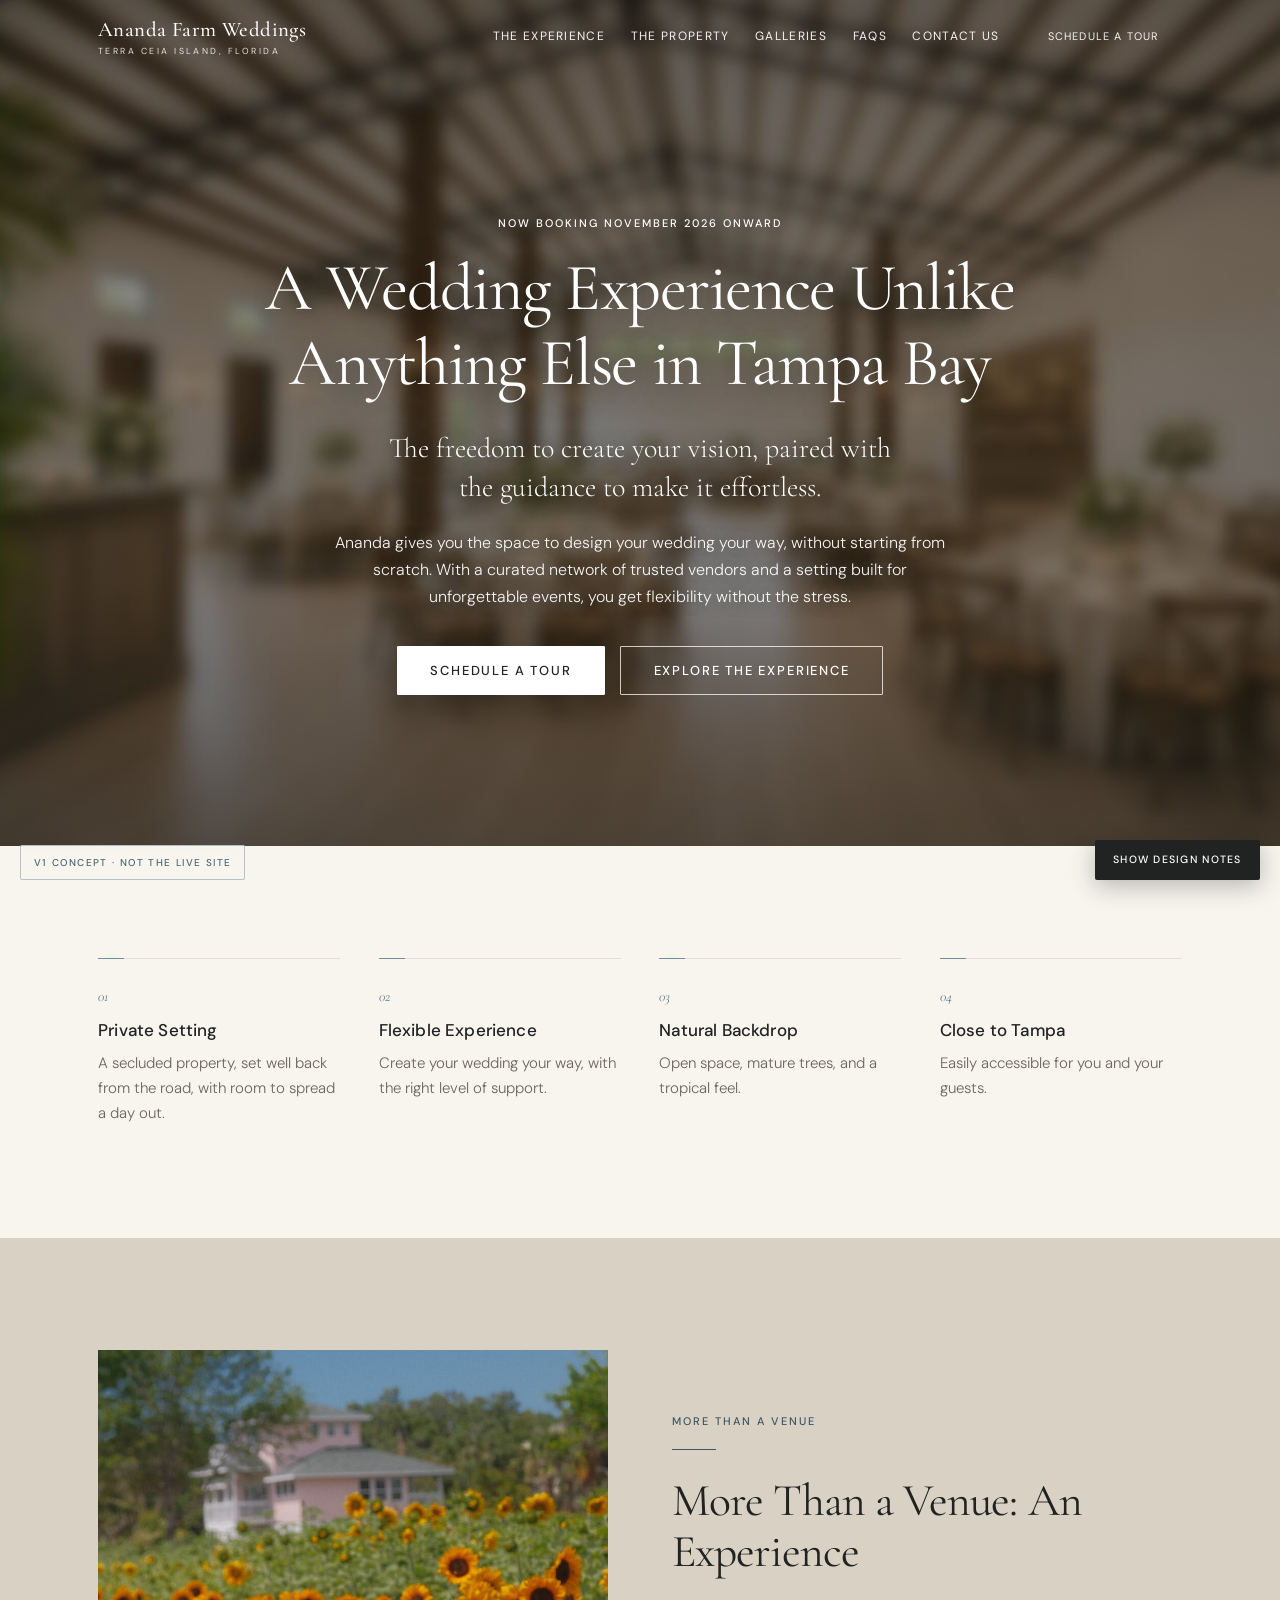
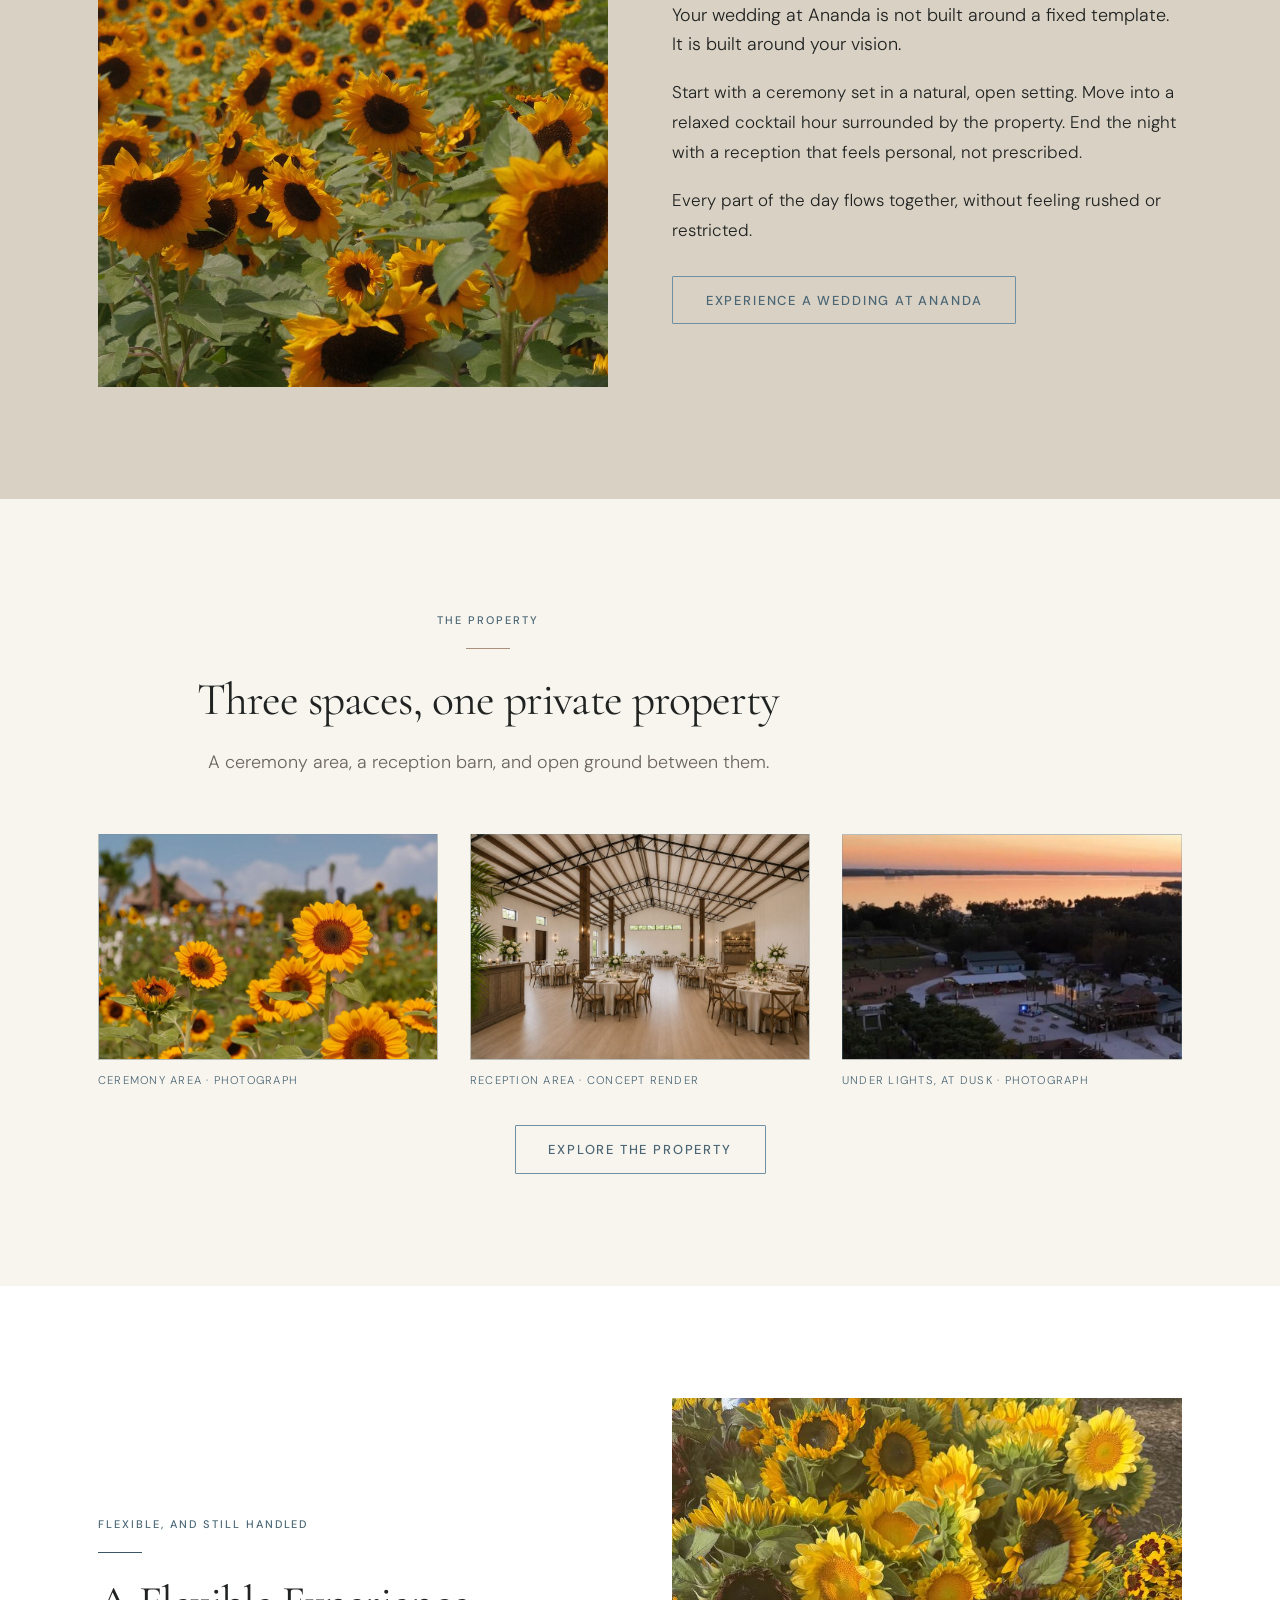
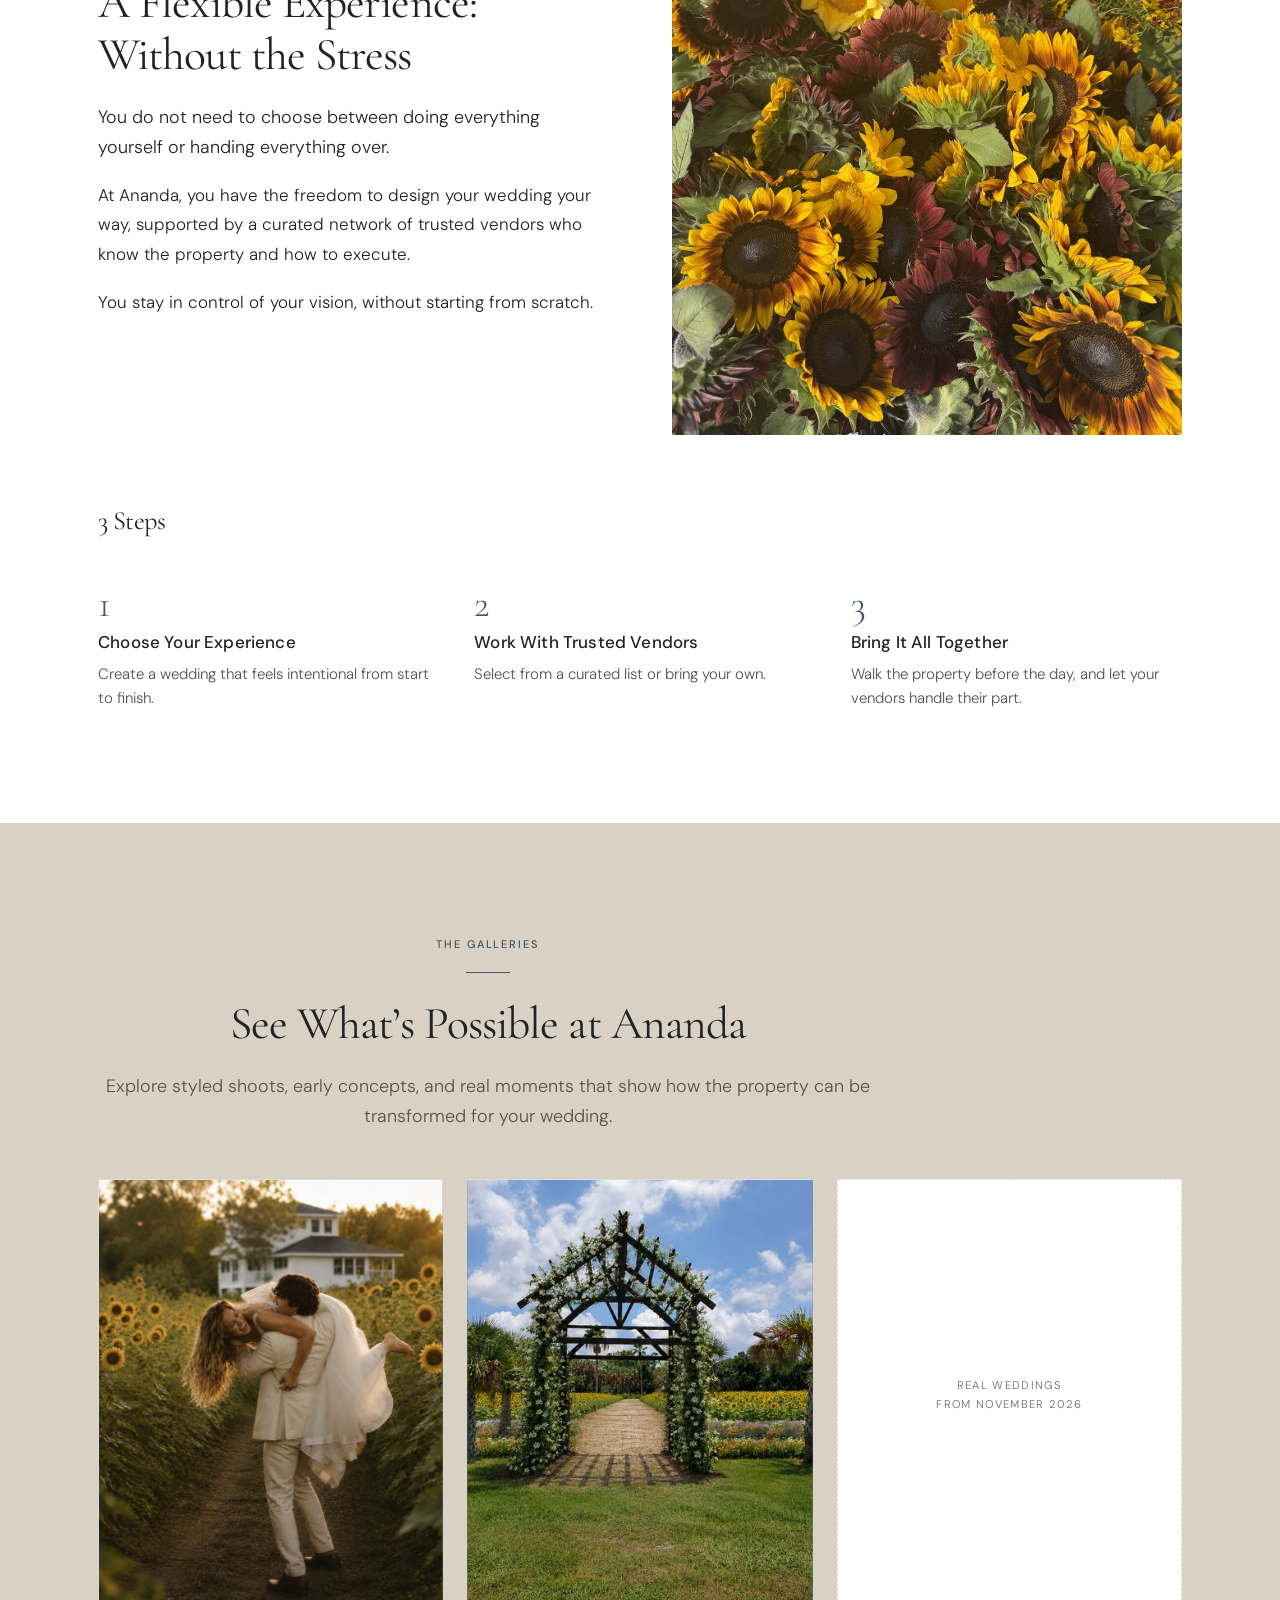
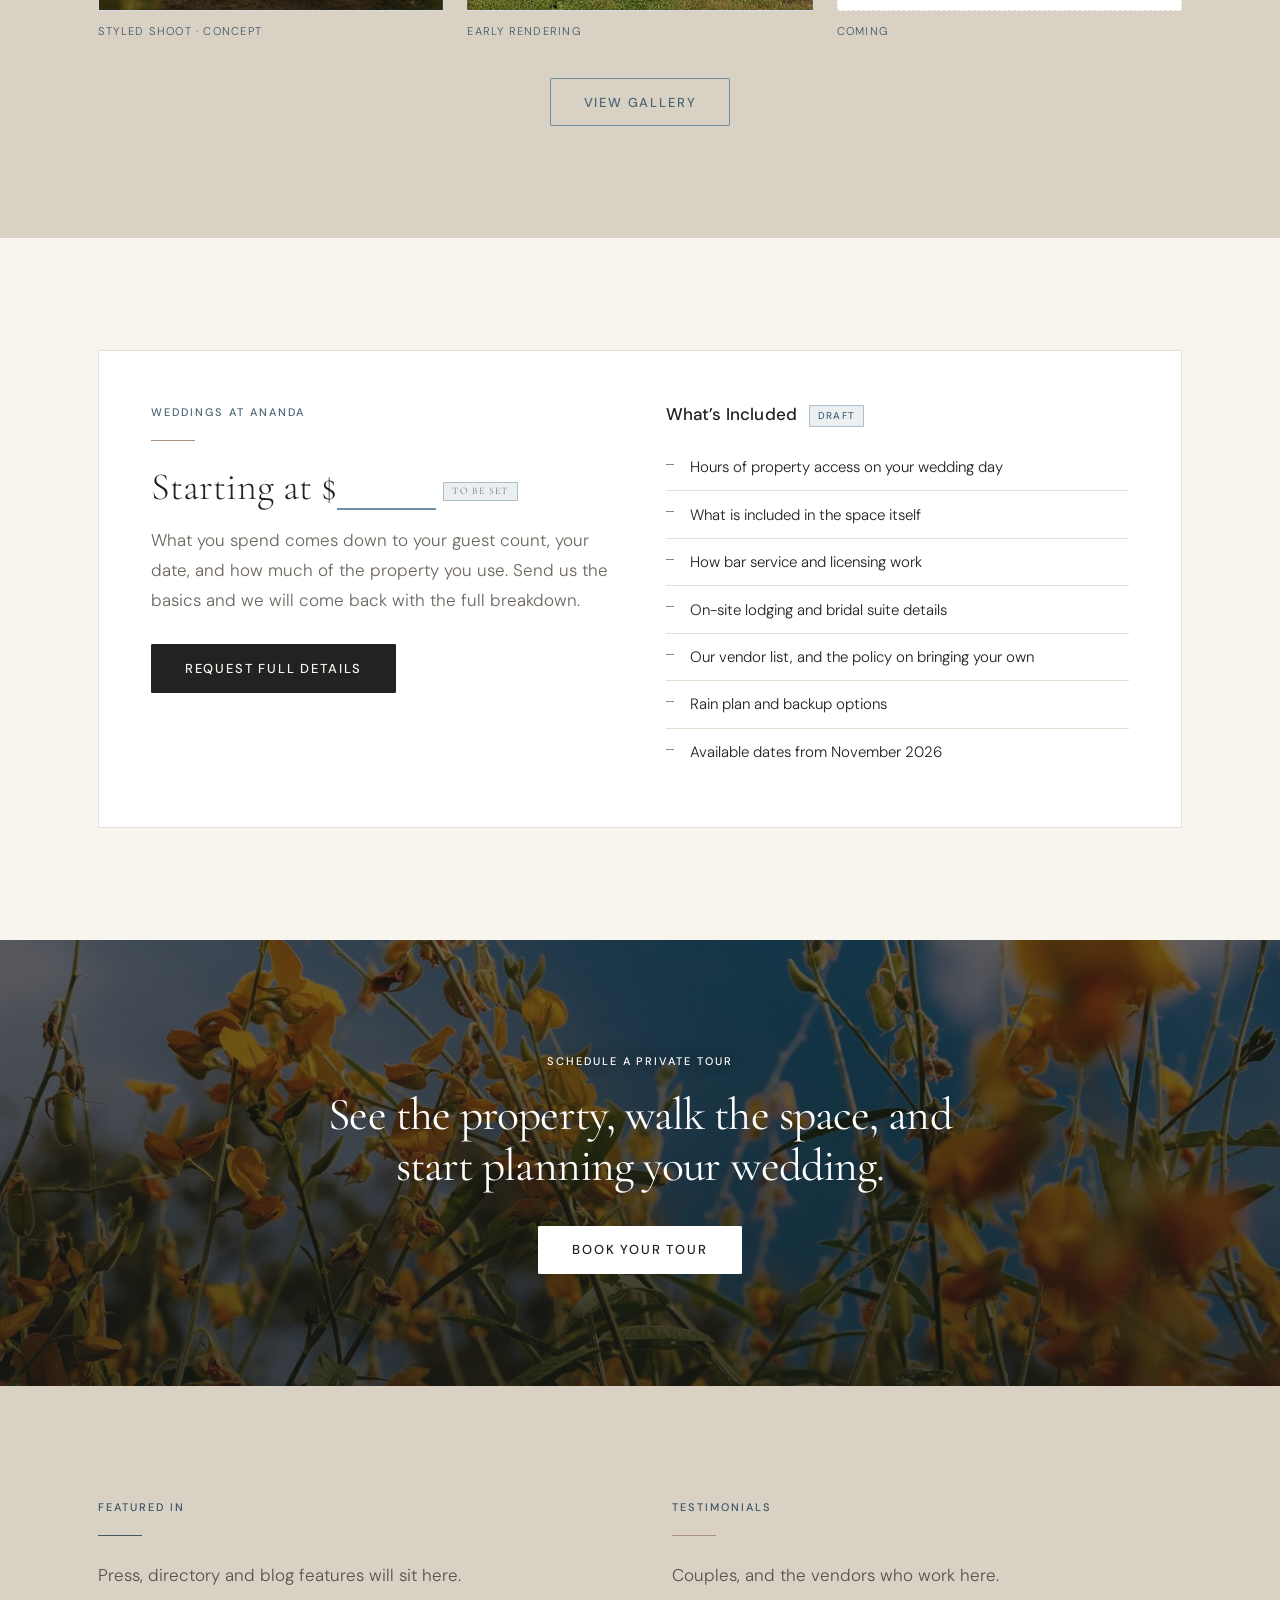
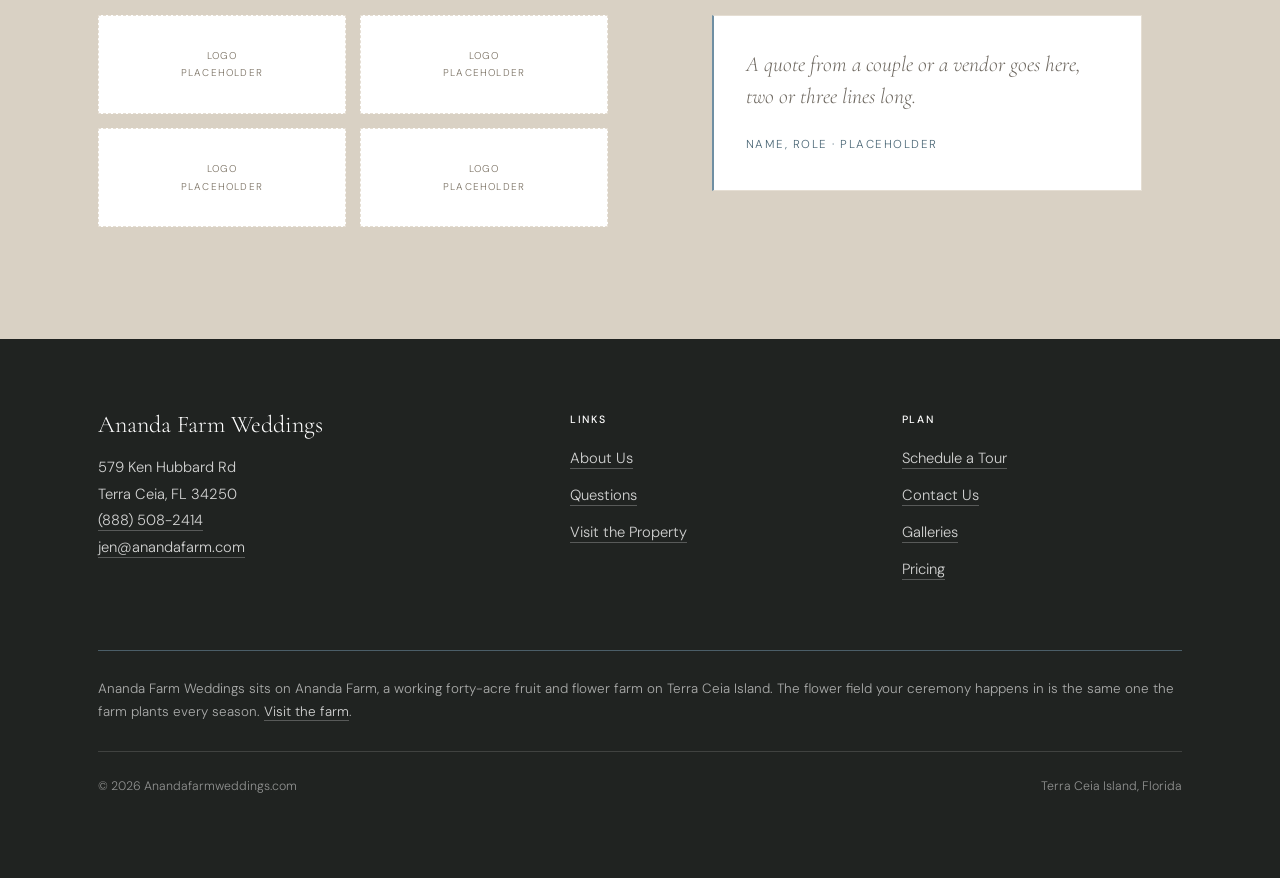
==== commit 2eb886f5: "Add files via upload" ====
--- a/index.html
+++ b/index.html
@@ -240,7 +240,7 @@
 .hero__sub{
   font-family:var(--font-heading);font-size:clamp(1.2rem,2.4vw,1.75rem);
   font-weight:300;line-height:1.4;color:#fff;
-  max-width:26ch;margin:0 auto 1.35rem;
+  max-width:40ch;margin:0 auto 1.35rem;  /* 26ch broke this into three ragged lines */
   text-shadow:0 1px 18px rgba(18,20,18,.55);
 }
 .hero__body{
@@ -295,14 +295,22 @@
    ============================================================ */
 .trio{display:grid;grid-template-columns:repeat(3,1fr);gap:clamp(1.25rem,2.5vw,2rem);margin-top:clamp(2.5rem,5vw,3.5rem)}
 .trio figure{margin:0}
+/* Longhands, not the `background` shorthand.
+   The shorthand resets background-image to none, and because `.trio .shot`
+   is more specific than a single `.shot--ceremony` class it beat every
+   modifier. The result was three empty boxes. Longhands keep the modifiers
+   free to set only the image. Same trap applies to .gtiles .tile below. */
 .trio .shot{
   display:block;aspect-ratio:3/2;
-  background:var(--color-primary) center/cover no-repeat;
+  background-color:var(--color-primary);
+  background-position:center;
+  background-size:cover;
+  background-repeat:no-repeat;
   border:1px solid rgba(111,143,163,.3);
 }
-.shot--ceremony{background-image:var(--img-ceremony)}
-.shot--reception{background-image:var(--img-barn)}
-.shot--aerial{background-image:var(--img-aerial)}
+.trio .shot--ceremony{background-image:var(--img-ceremony)}
+.trio .shot--reception{background-image:var(--img-barn)}
+.trio .shot--aerial{background-image:var(--img-aerial)}
 .trio figcaption{
   font-size:.7rem;letter-spacing:.11em;text-transform:uppercase;
   color:var(--color-accent-deep);margin-top:.75rem;line-height:1.5;
@@ -330,17 +338,20 @@
 .gtiles figure{margin:0}
 .gtiles .tile{
   display:block;aspect-ratio:4/5;
-  background:var(--color-surface) center/cover no-repeat;
+  background-color:var(--color-surface);
+  background-position:center;
+  background-size:cover;
+  background-repeat:no-repeat;
   border:1px solid rgba(111,143,163,.3);
   transition:transform .4s cubic-bezier(.2,.7,.3,1),box-shadow .4s;
 }
 .gtiles figure:hover .tile{transform:translateY(-4px);box-shadow:0 14px 34px rgba(32,35,33,.15)}
-.tile--couple{background-image:var(--img-couple)}
-.tile--pergola{background-image:var(--img-pergola)}
+.gtiles .tile--couple{background-image:var(--img-couple)}
+.gtiles .tile--pergola{background-image:var(--img-pergola)}
 /* honest empty state: there are no real weddings to show yet */
-.tile--soon{
+.gtiles .tile--soon{
   display:flex;align-items:center;justify-content:center;text-align:center;
-  padding:1.5rem;border-style:dashed;background:var(--color-surface);
+  padding:1.5rem;border:1px dashed var(--color-border);
 }
 .tile--soon span{font-size:.7rem;letter-spacing:.12em;text-transform:uppercase;color:#6E675E;line-height:1.7}
 .gtiles figcaption{font-size:.7rem;letter-spacing:.11em;text-transform:uppercase;color:var(--color-accent-deep);margin-top:.7rem}
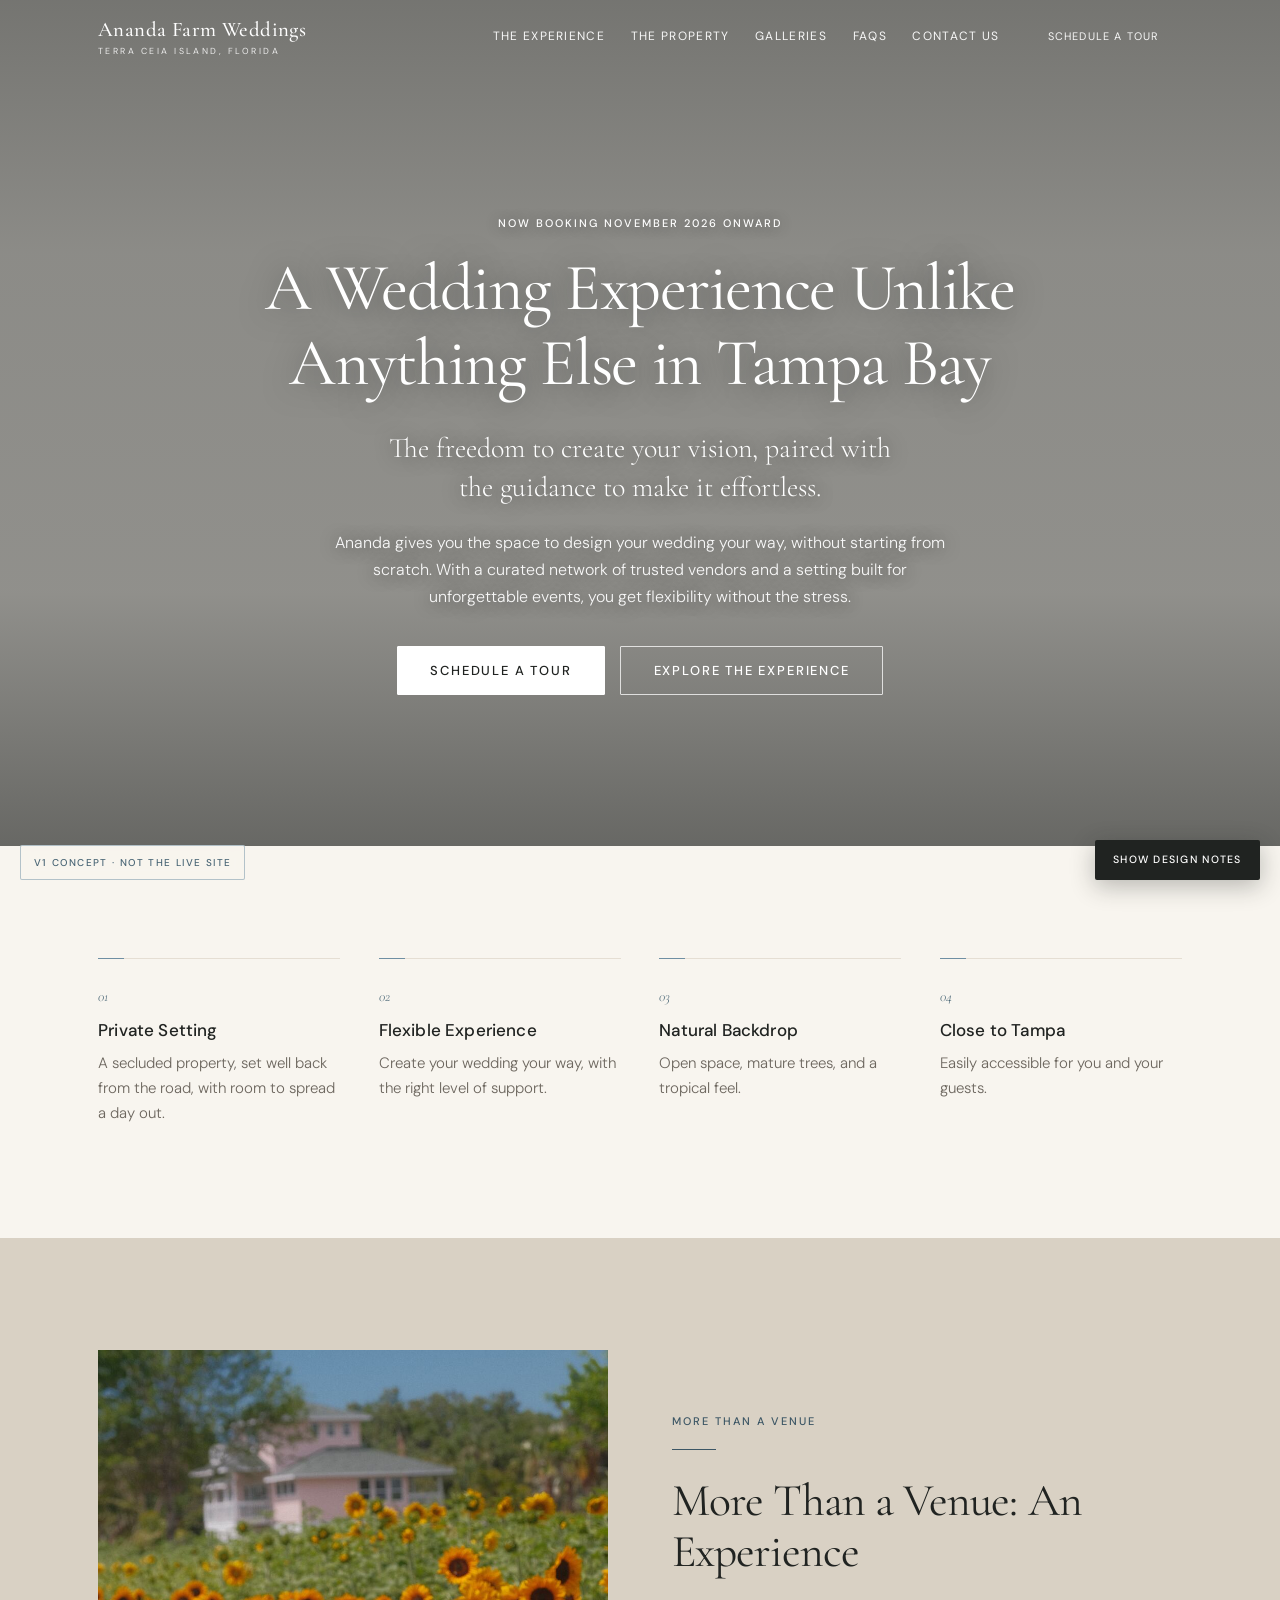
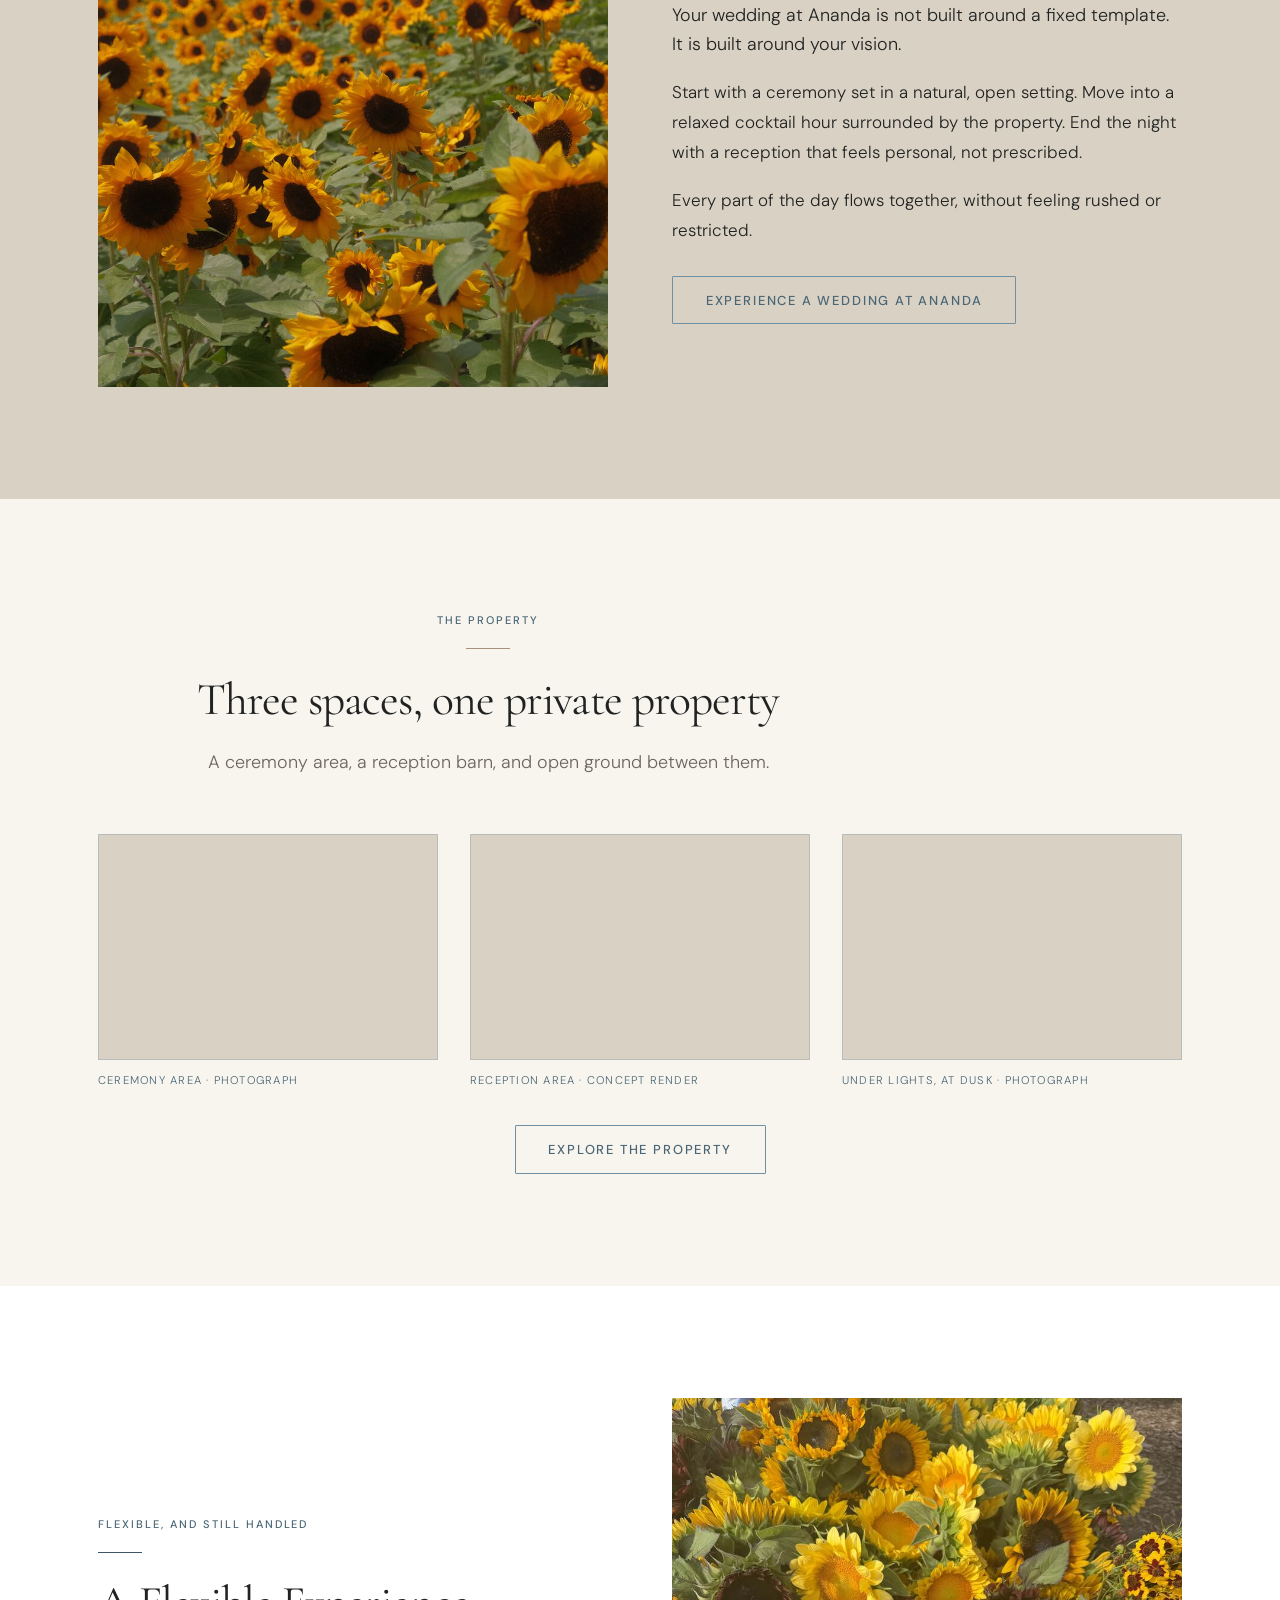
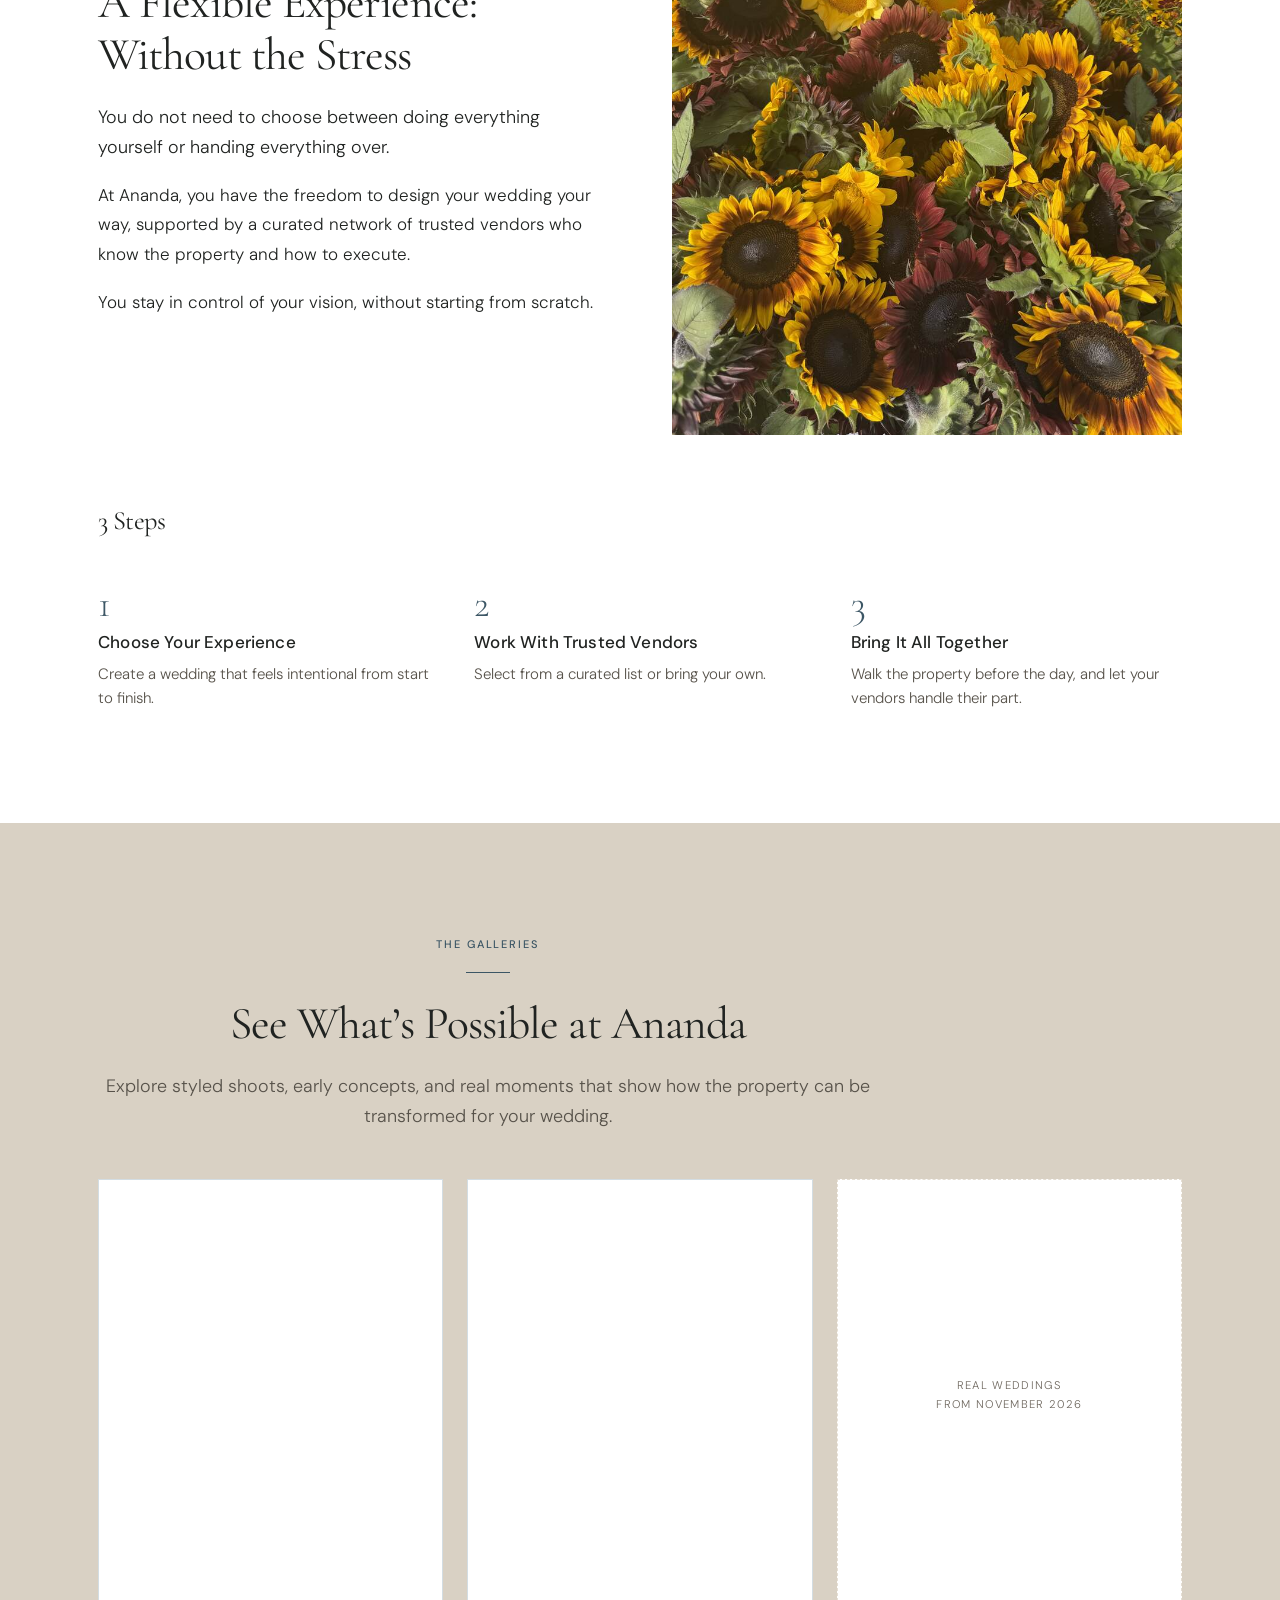
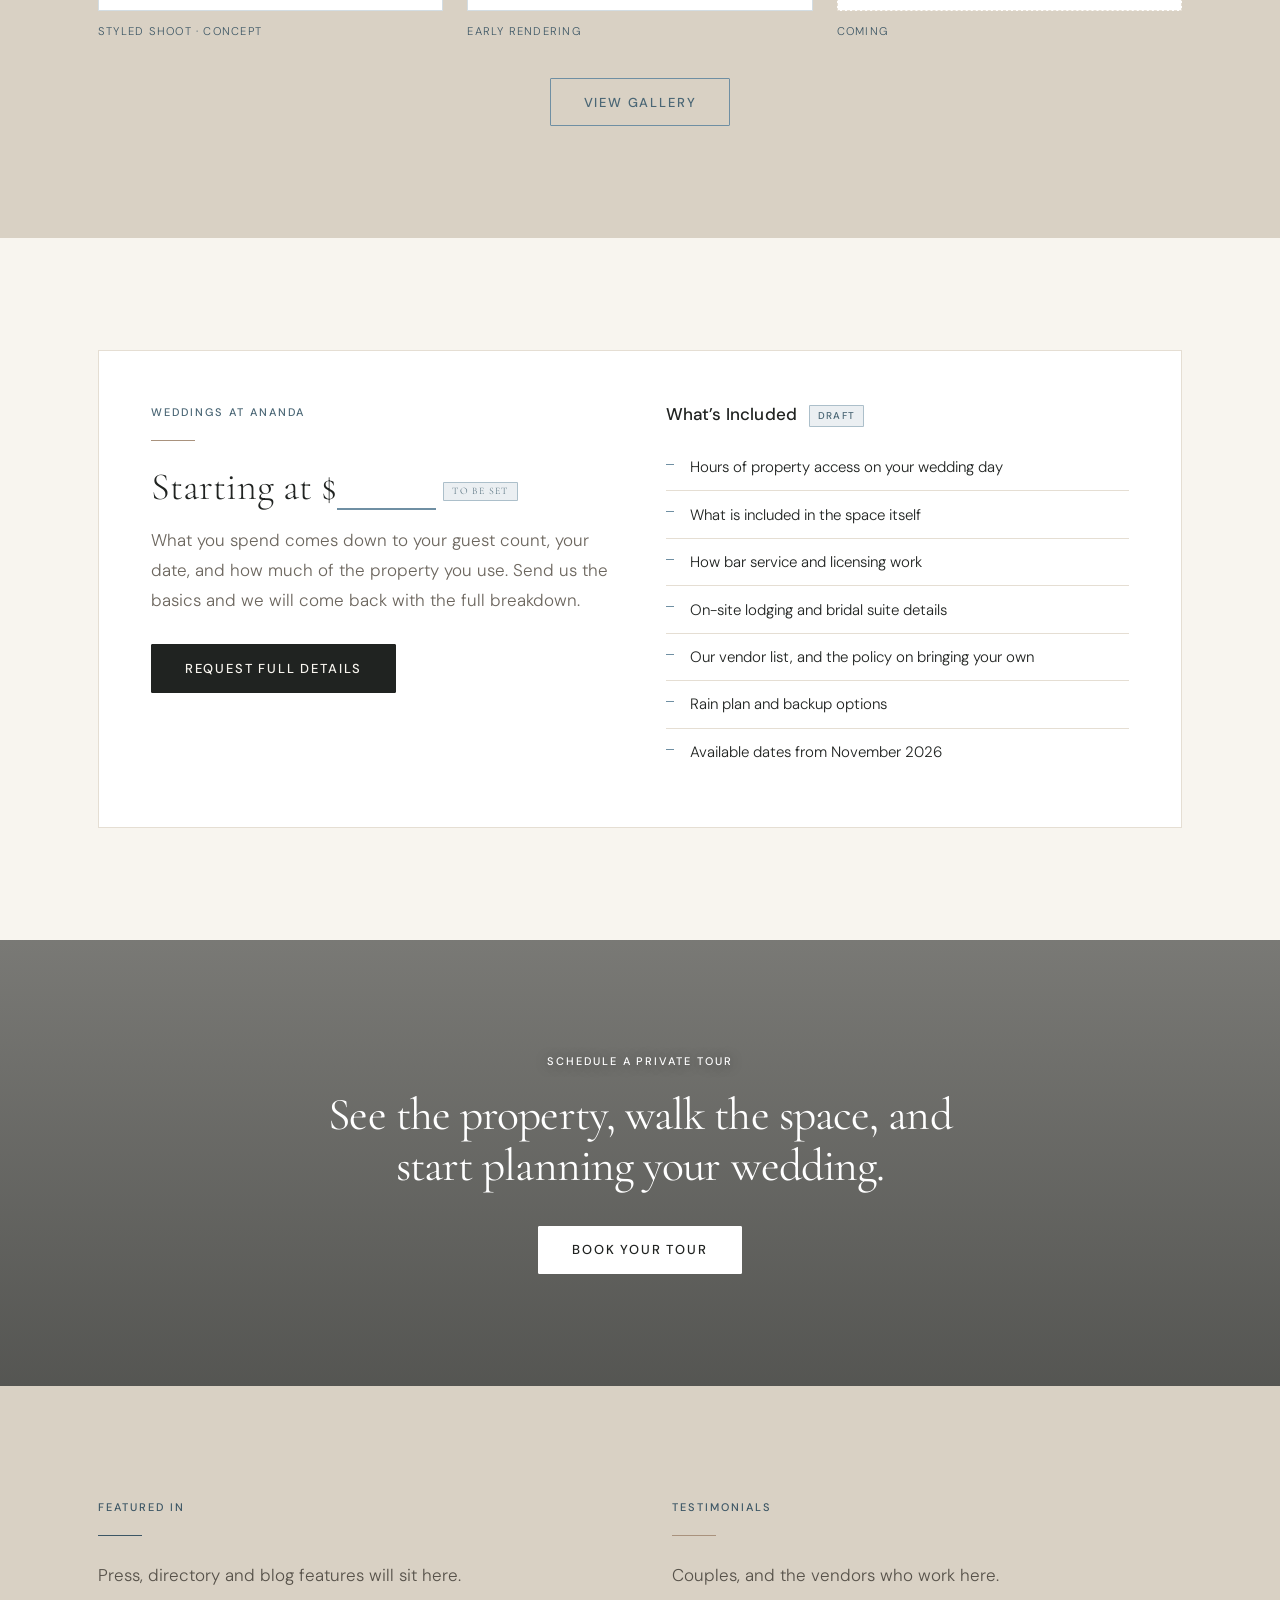
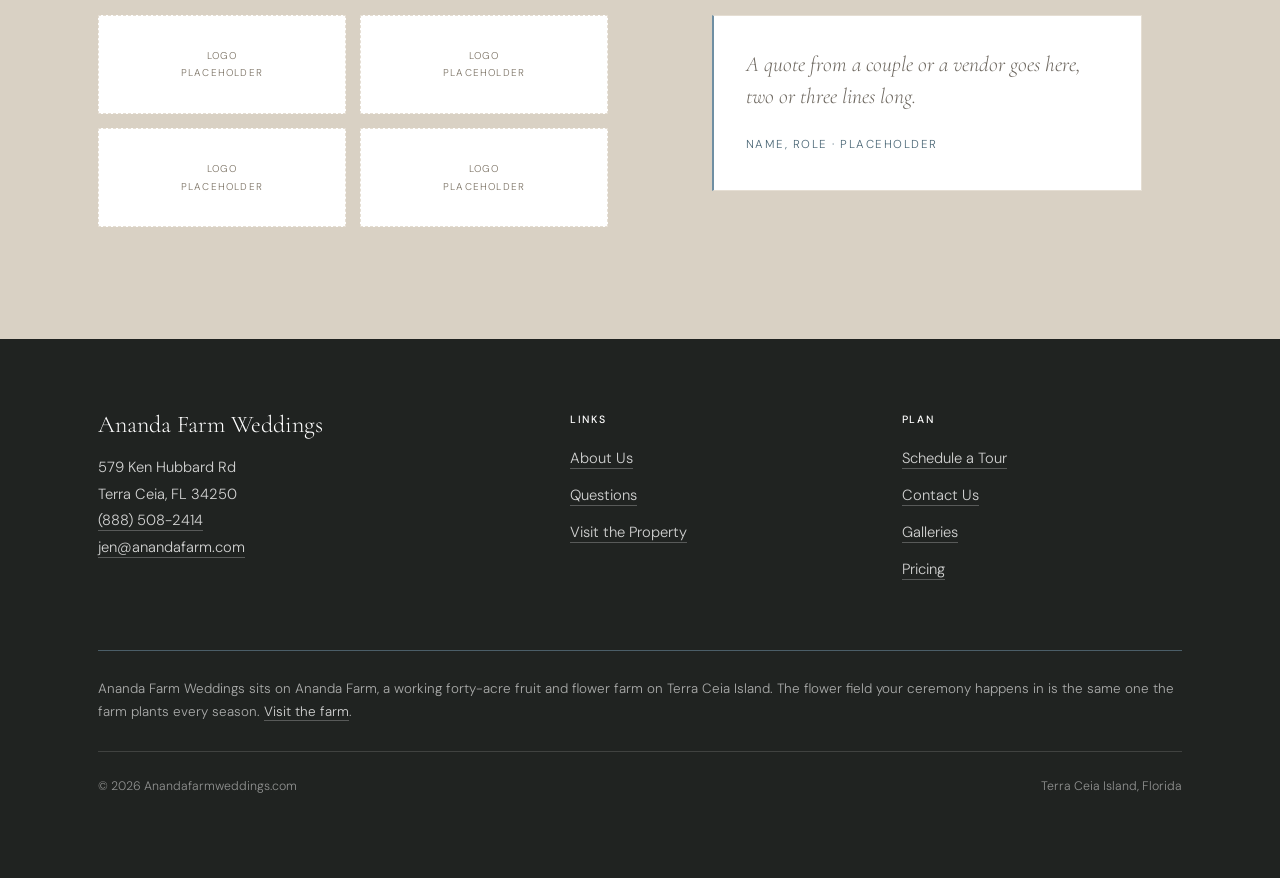
==== commit 3f6ad3a6: "Add files via upload" ====
--- a/index.html
+++ b/index.html
@@ -4,512 +4,44 @@
 <meta charset="utf-8">
 <meta name="viewport" content="width=device-width, initial-scale=1">
 <title>A Wedding Experience Unlike Anything Else in Tampa Bay | Ananda Farm Weddings</title>
-<meta name="description" content="Ananda gives you the space to design your wedding your way, without starting from scratch. A private farm setting on Terra Ceia Island with a curated network of trusted vendors. Now booking November 2026 onward.">
-
-<!-- KEEP THIS TAG WHILE THE FILE IS HOSTED FOR REVIEW.
-     Without it, Google can index this concept from its public URL. An
-     unfinished concept indexed under the Ananda brand would compete with the
-     real site. Delete only when this becomes the actual live homepage. -->
+<meta name="description" content="Ananda gives you the space to design your wedding your way, without starting from scratch. A private farm setting on Terra Ceia Island. Now booking November 2026 onward.">
+
+<!-- KEEP THIS TAG WHILE THIS SITS ON A PUBLIC REVIEW URL.
+     Without it Google can index the concept, which would compete with the
+     real site under the Ananda brand. Delete only at launch. -->
 <meta name="robots" content="noindex, nofollow">
-
-<!-- ============================================================
-     ANANDA FARM WEDDINGS: HOMEPAGE CONCEPT V2
-     Rebuilt on the section order and copy of the live skeleton at
-     anandafarmweddings.com, styled with the Coastal Oak system.
-
-     WHAT CAME FROM WHERE
-       Structure + copy : the live site / the developer's Phase 3 wireframe
-       Palette + type   : ananda_farm_weddings_website_color_schemes.md
-       Voice edits      : the ananda-brand-voice guide (see note below)
-
-     THREE DELIBERATE DEPARTURES FROM THE LIVE COPY, all flagged in the
-     yellow design notes on the page itself:
-       1. Em dashes replaced with colons and commas. The brand voice guide
-          bans them outright. Meaning is unchanged.
-       2. "Tampa" is "Tampa Bay" in the H1, per your instruction.
-       3. The "one event at a time" claim is reworded, since you asked not to
-          make that claim. One line to restore if that was too cautious.
-     ============================================================ -->
 
 <link rel="preconnect" href="https://fonts.googleapis.com">
 <link rel="preconnect" href="https://fonts.gstatic.com" crossorigin>
 <link href="https://fonts.googleapis.com/css2?family=Cormorant+Garamond:ital,wght@0,300;0,400;0,500;1,300;1,400&family=DM+Sans:ital,opsz,wght@0,9..40,300;0,9..40,400;0,9..40,500;1,9..40,400&display=swap" rel="stylesheet">
-
-<style>
-/* ============================================================
-   1. DESIGN TOKENS: Coastal Oak
-   Developer: set these as GeneratePress global colors and
-   GenerateBlocks global style variables, not per block.
-   ============================================================ */
-:root{
-  --color-primary:#D9D1C4;        /* Whitewashed Oak:  soft section backgrounds */
-  --color-secondary:#A9927D;      /* Warm Driftwood:   rules, small accents */
-  --color-accent:#6F8FA3;         /* Coastal Blue:     borders, markers, large accents */
-  --color-accent-deep:#4A6675;    /* deepened: REQUIRED for small blue text */
-  --color-background:#F8F5EF;     /* Soft White:       page background */
-  --color-text:#202321;           /* Blackened Iron:   body and headings */
-
-  --color-surface:#FFFFFF;
-  --color-border:#E5DED3;
-  --color-muted-text:#6C665E;
-
-  /* The oak bands are darker, so standard muted and accent drop below
-     4.5:1. These are the compliant substitutes, applied by .band below. */
-  --color-muted-on-oak:#57524A;
-  --color-accent-on-oak:#3C5665;
-
-  --color-button-bg:#202321;
-  --color-button-text:#F8F5EF;
-  --color-button-hover:#4A6675;
-
-  --color-link:#4A6675;
-  --color-link-hover:#A9927D;
-  --color-focus:#6F8FA3;
-
-  --font-heading:"Cormorant Garamond",Georgia,serif;
-  --font-body:"DM Sans",-apple-system,BlinkMacSystemFont,"Segoe UI",sans-serif;
-
-  --max:1180px;
-  --gutter:clamp(1.25rem,5vw,3rem);
-  --section-y:clamp(4rem,9vw,7rem);
-
-  /* IMAGE ASSETS, embedded once each.
-     PRODUCTION: swap every one of these for a real file. Use <img> rather
-     than a CSS background for the hero so the browser can prioritise it as
-     the LCP element. The role="img" plus aria-label pattern below is an
-     accessible stand-in for this single-file review copy only.
-
-     NINE IMAGES. Five are real photographs of the farm:
-       inline <img>      farmhouse above the sunflower field
-       --img-ceremony    field with the pavilion and sabal palms
-       --img-aerial      property at sunset, lit structures, bay behind
-       inline <img>      cut sunflowers, autumn tones
-       --img-sunnhemp    yellow blooms against sky
-     Four are not:
-       --img-barn-blur   barn render, blurred, hero background
-       --img-barn        barn render, sharp
-       --img-pergola     pergola concept render
-       --img-couple      AI couple, gallery tile only
-
-     The two used as inline <img> are deliberately NOT also defined as
-     variables here; doing both embeds the same payload twice and added
-     460KB to this file before it was caught.                        */
-  --img-barn-blur:url("[data-uri]");
-  --img-ceremony:url("[data-uri]");
-  --img-barn:url("[data-uri]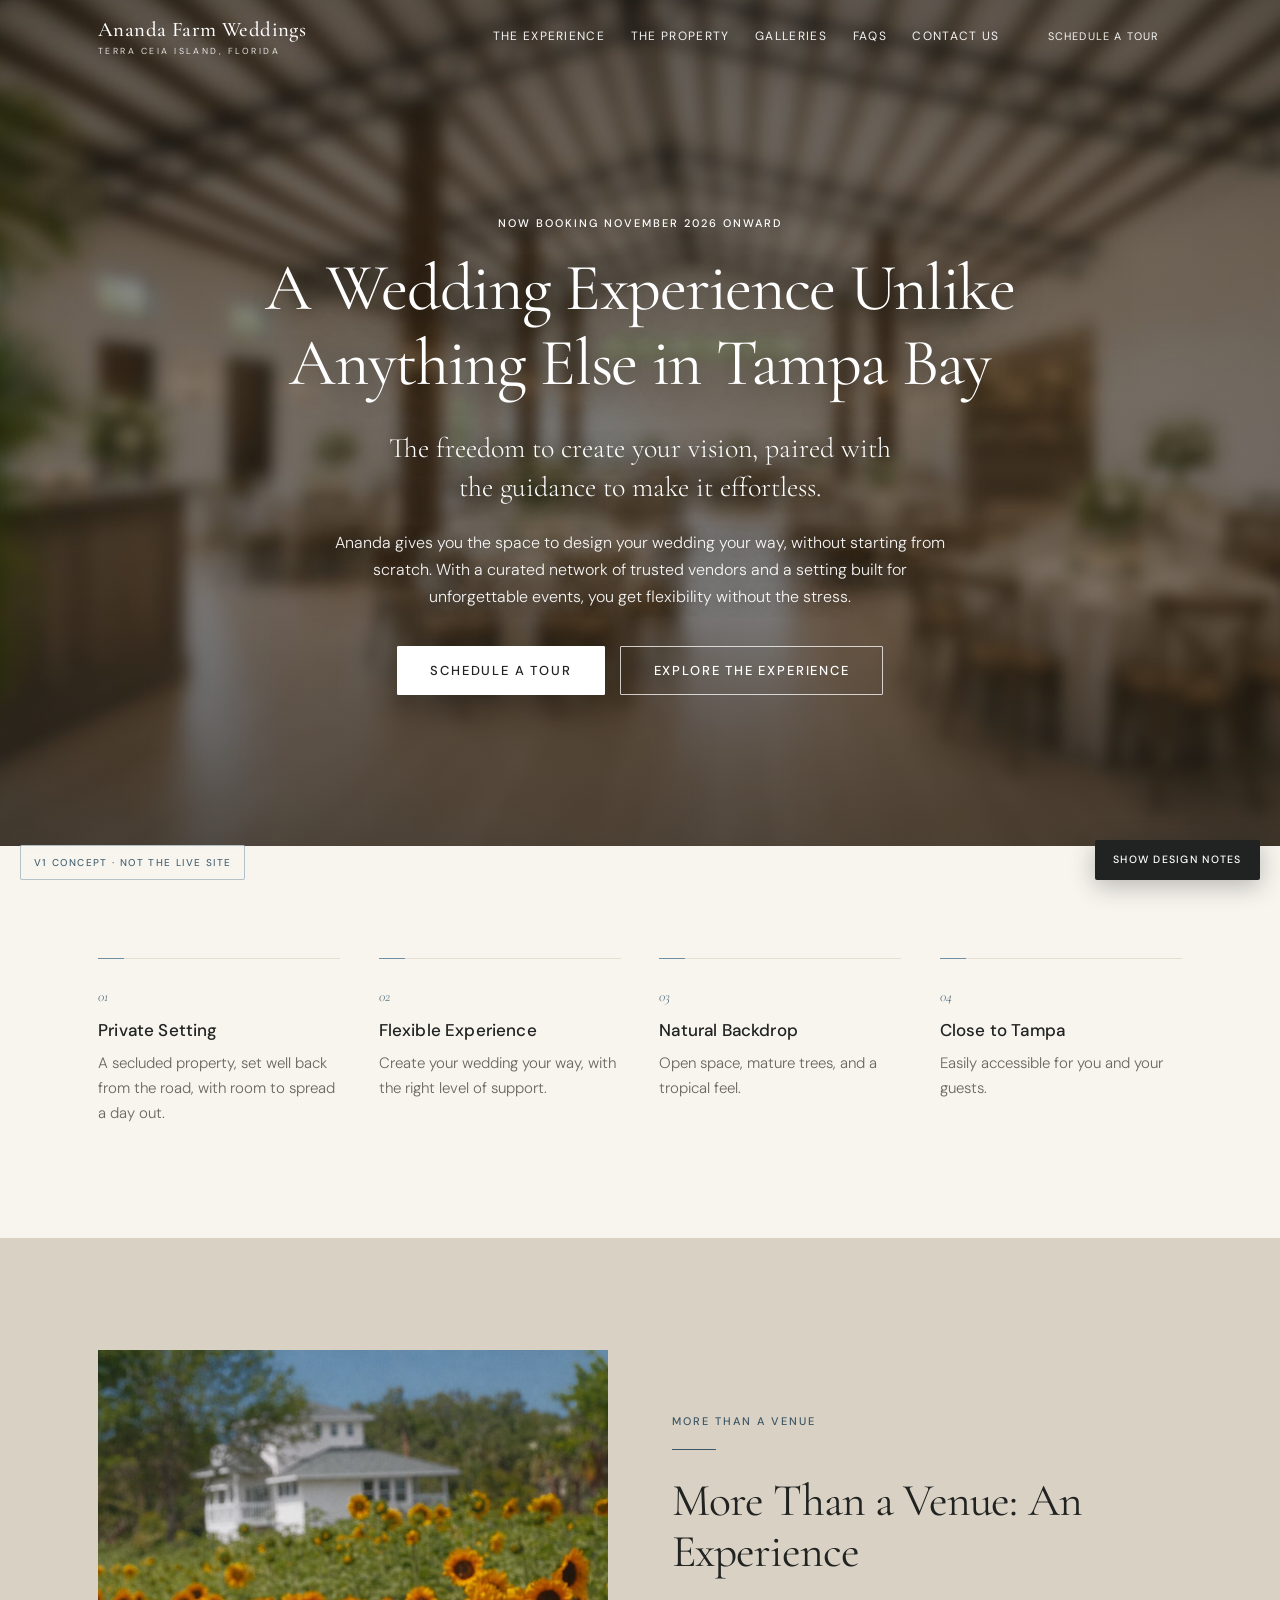
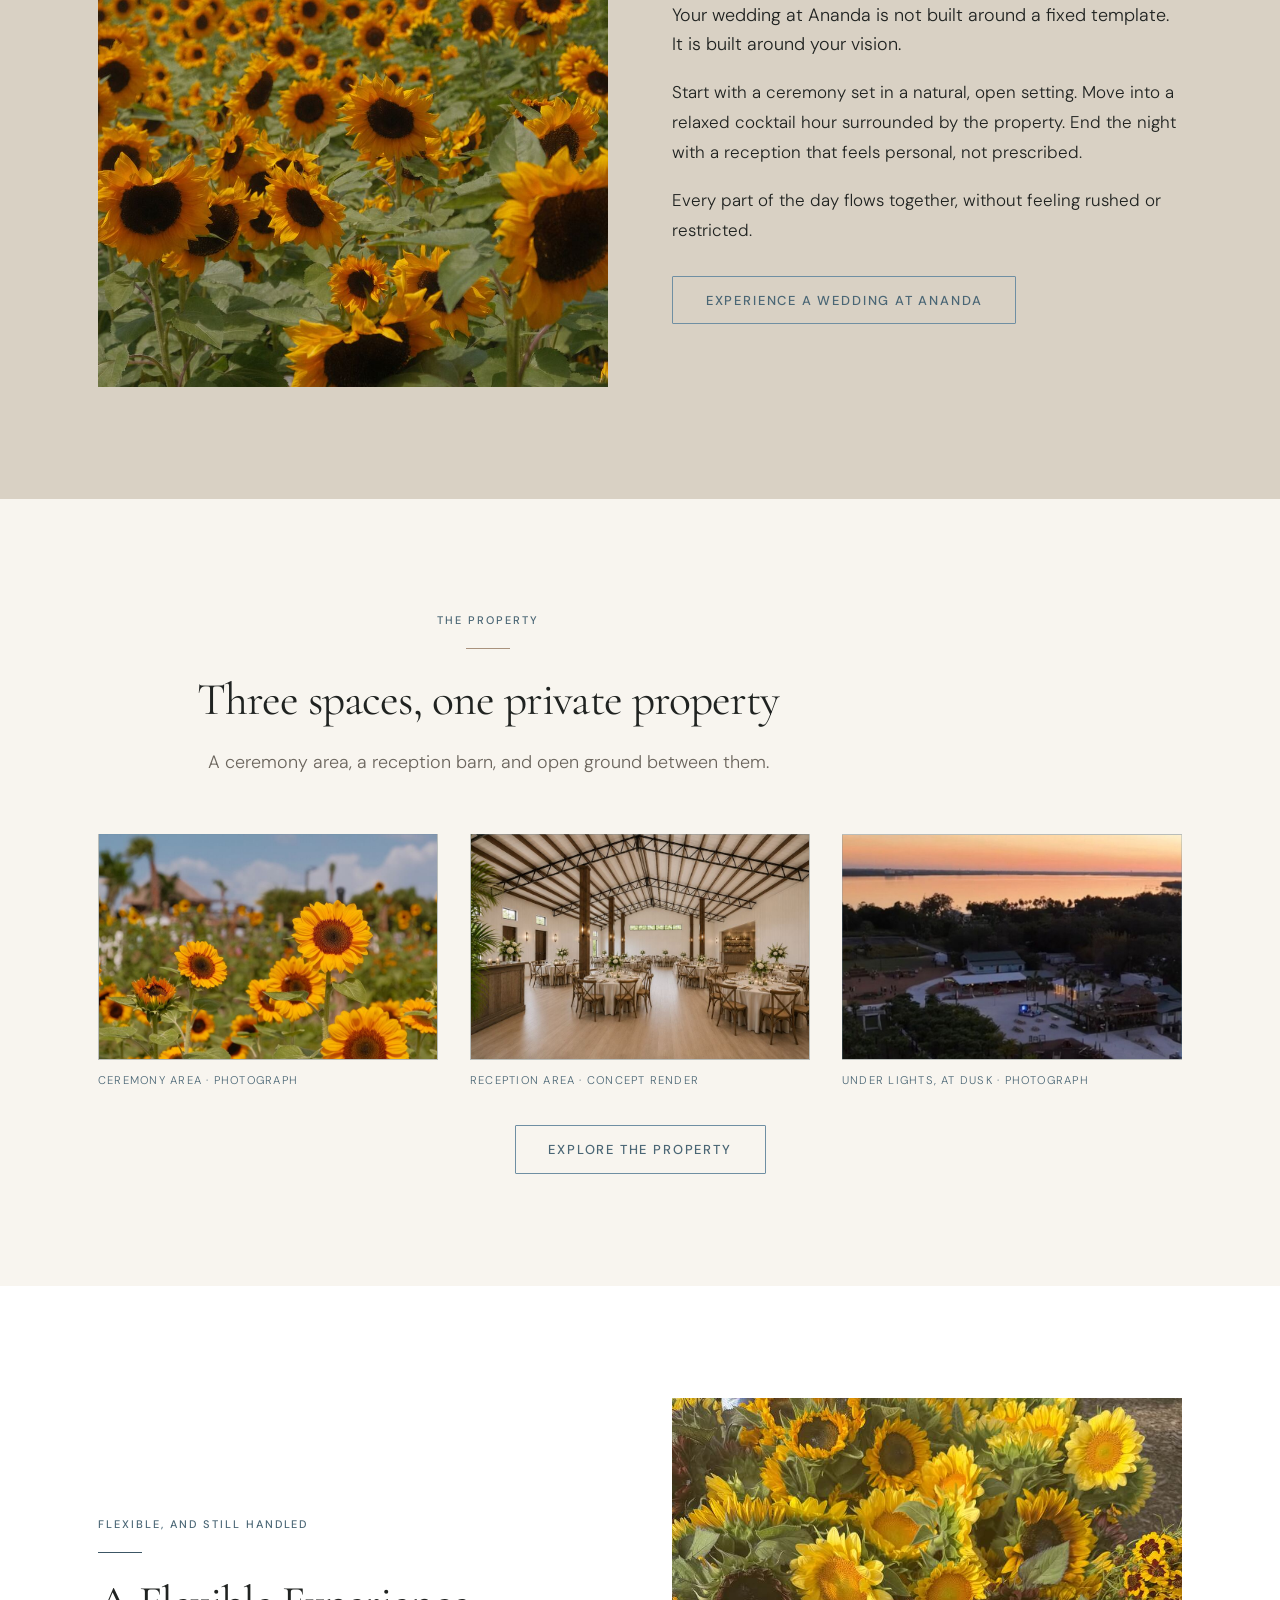
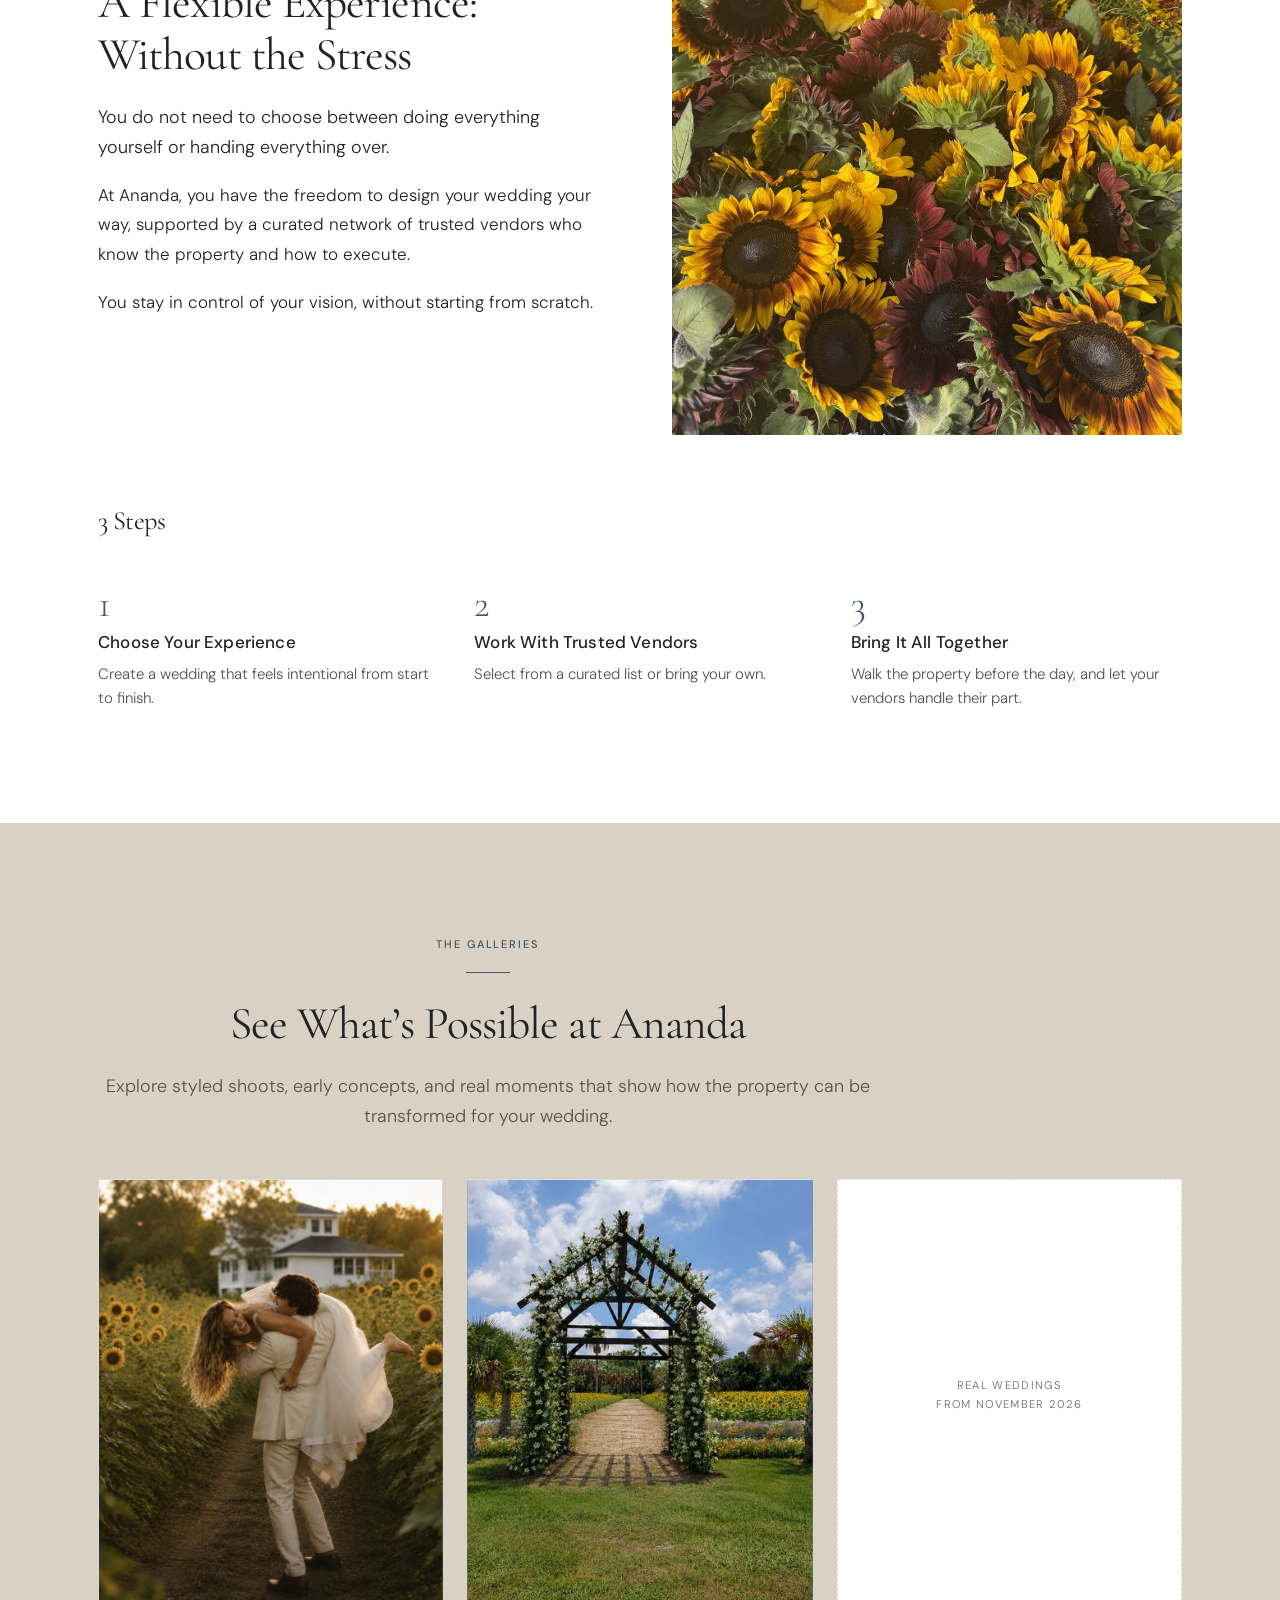
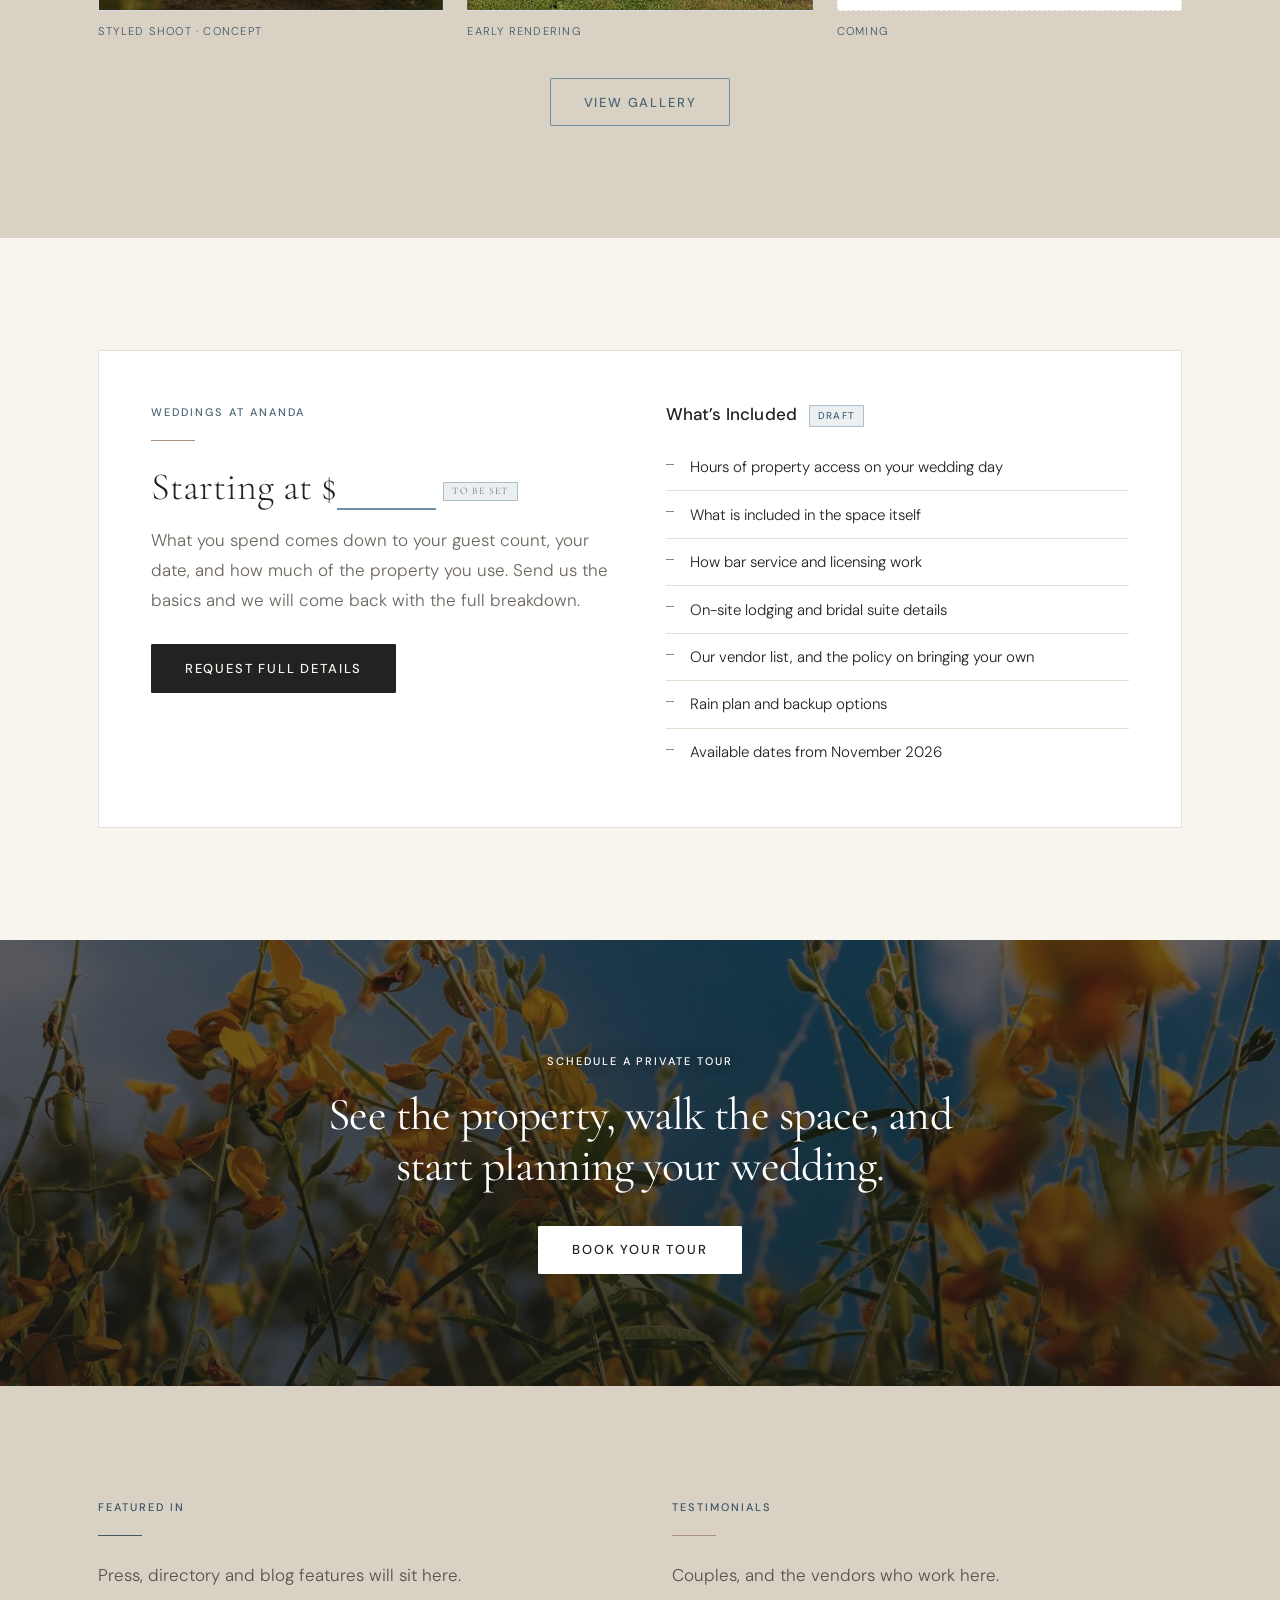
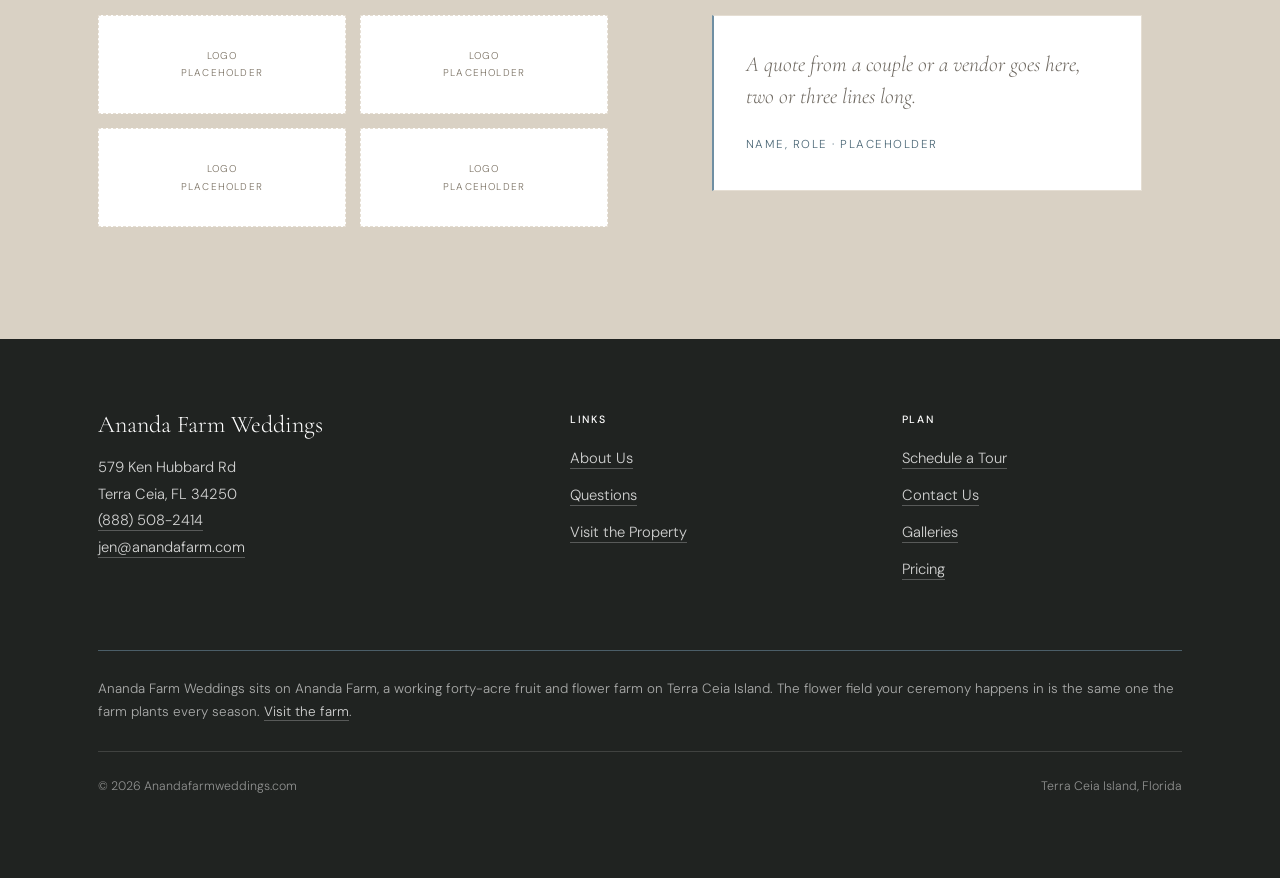
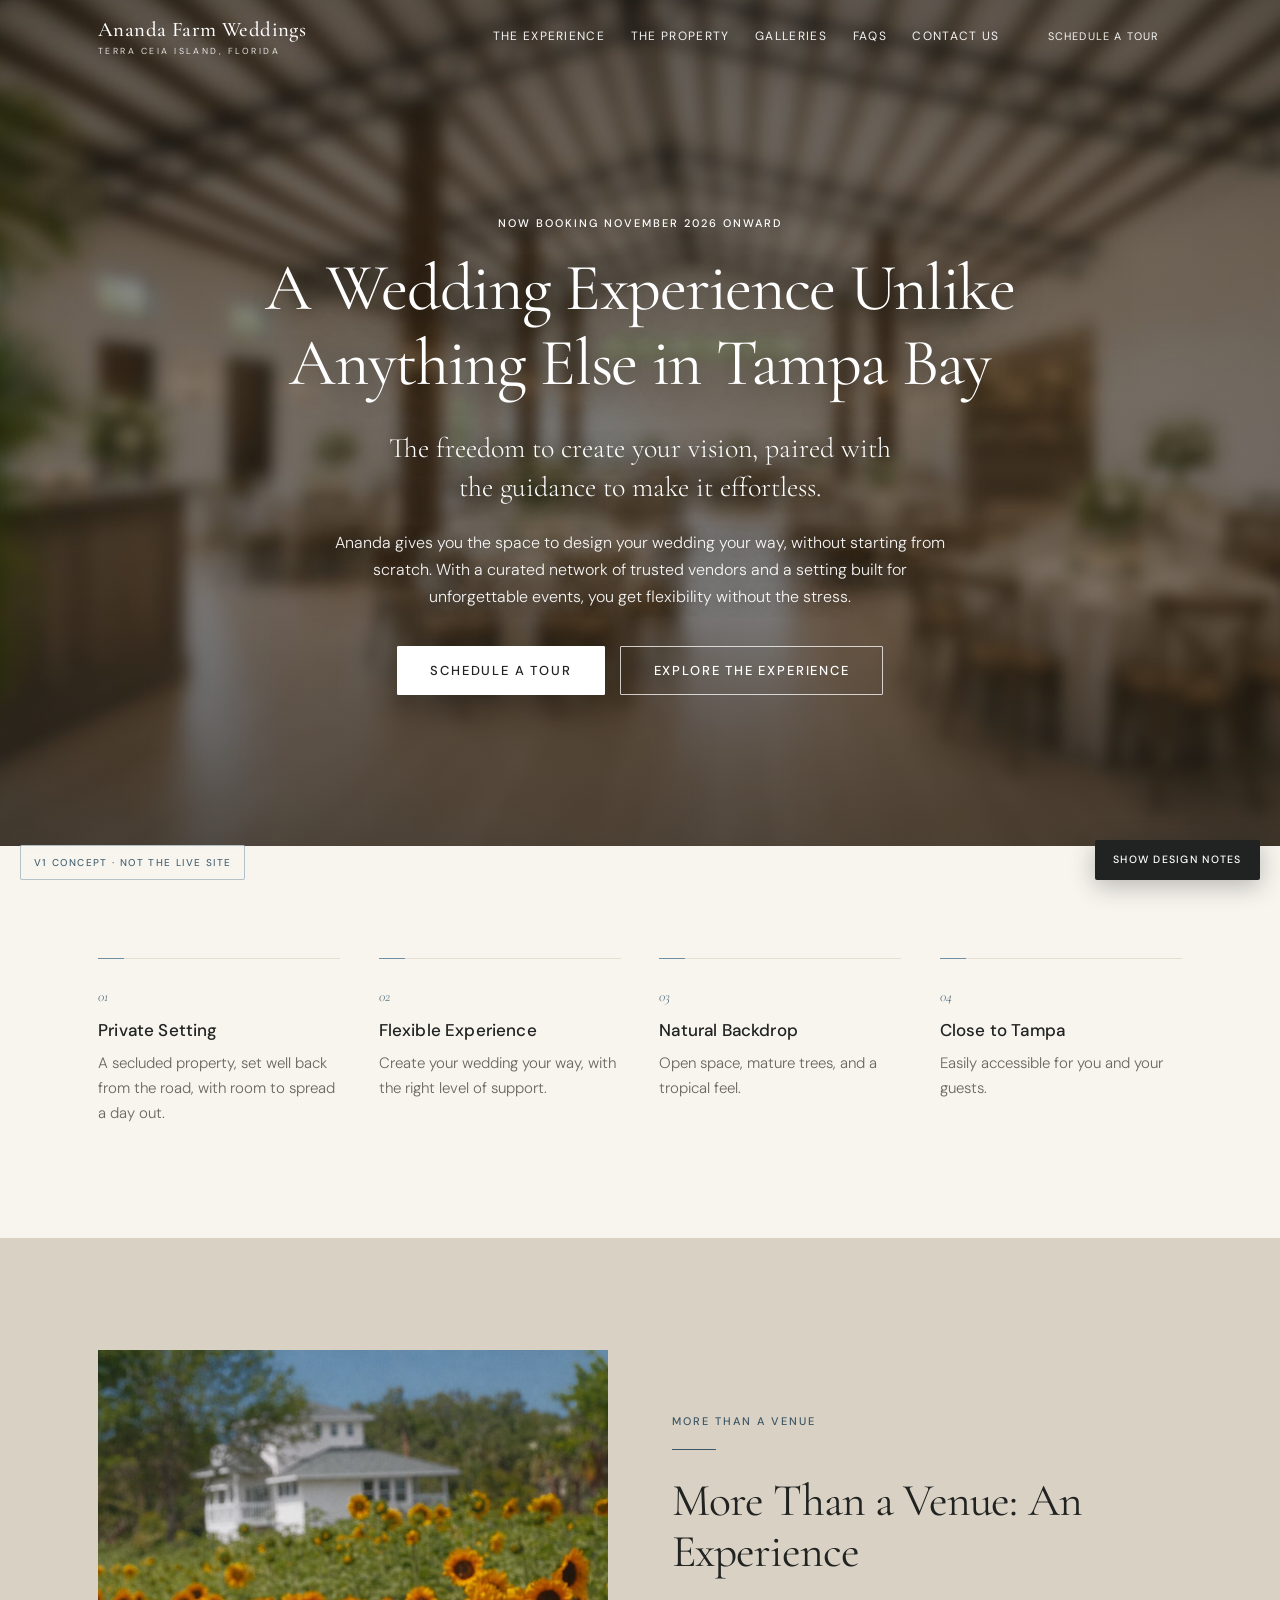
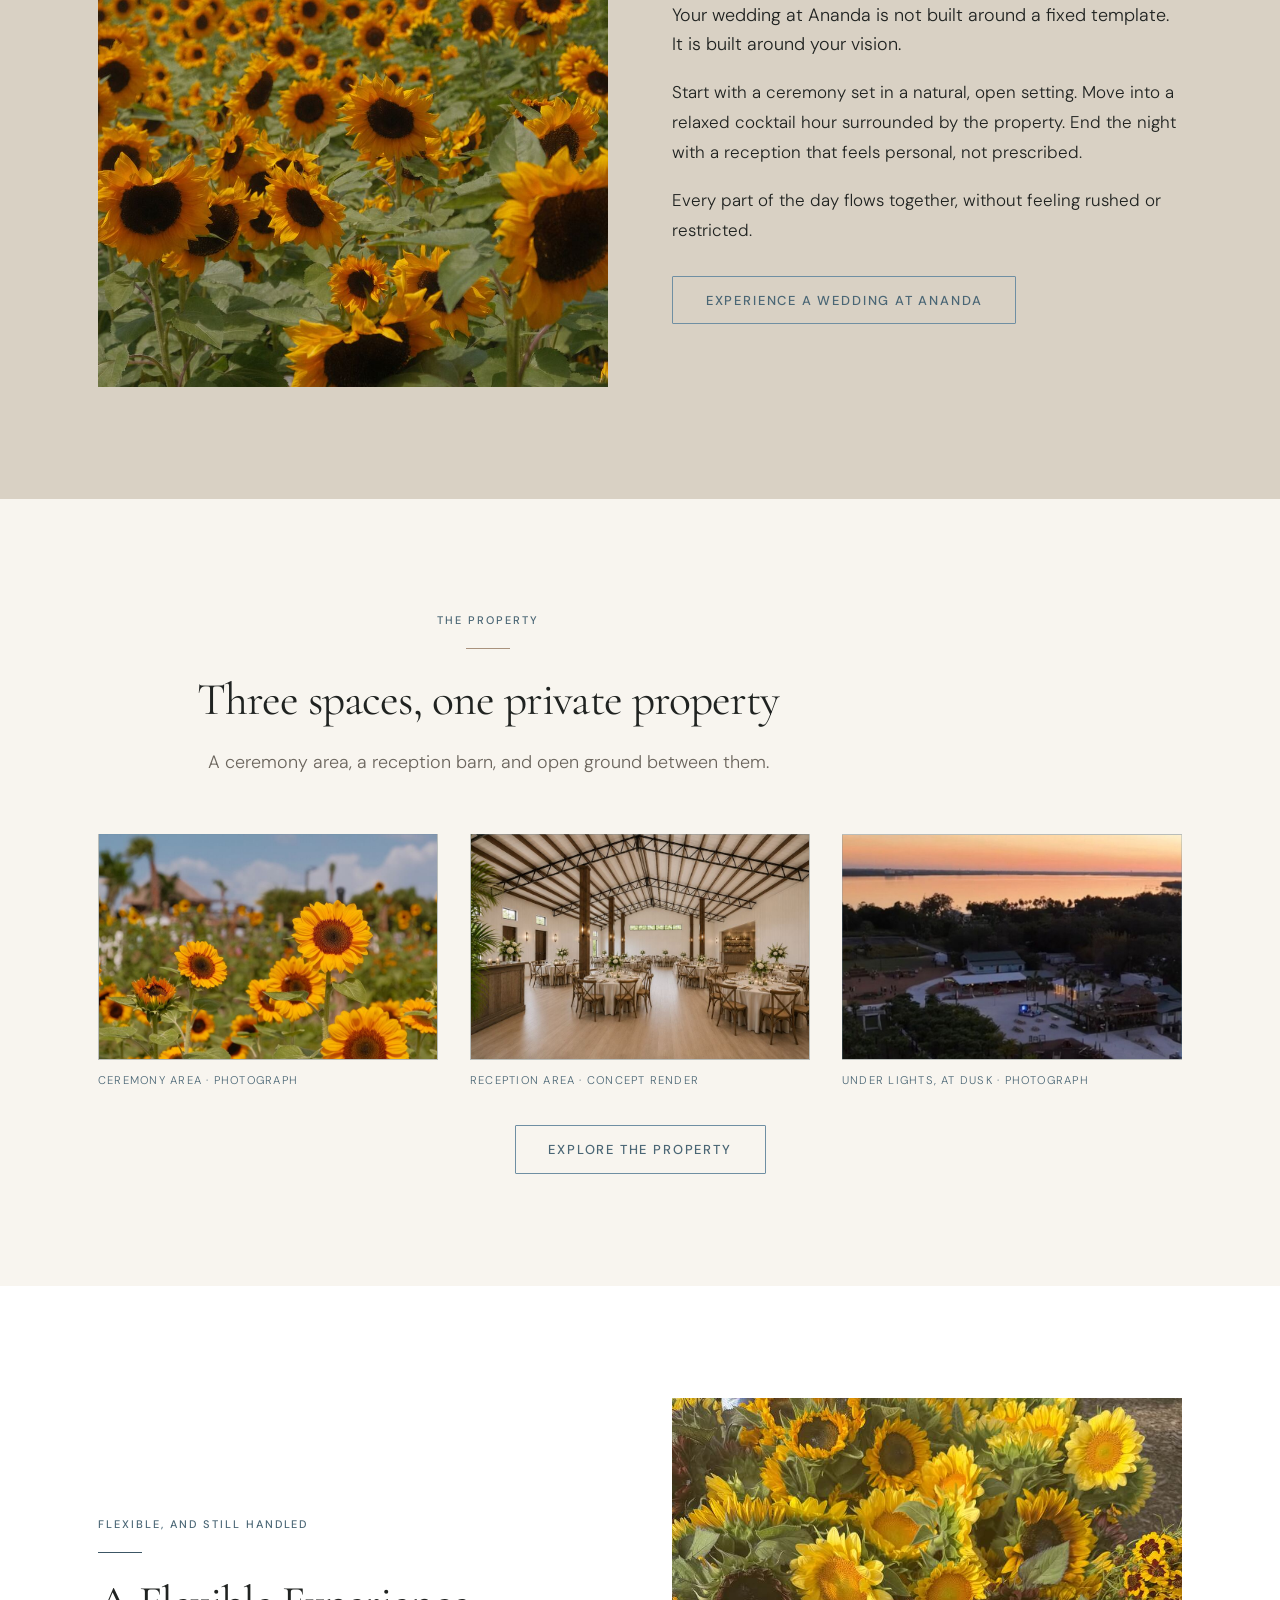
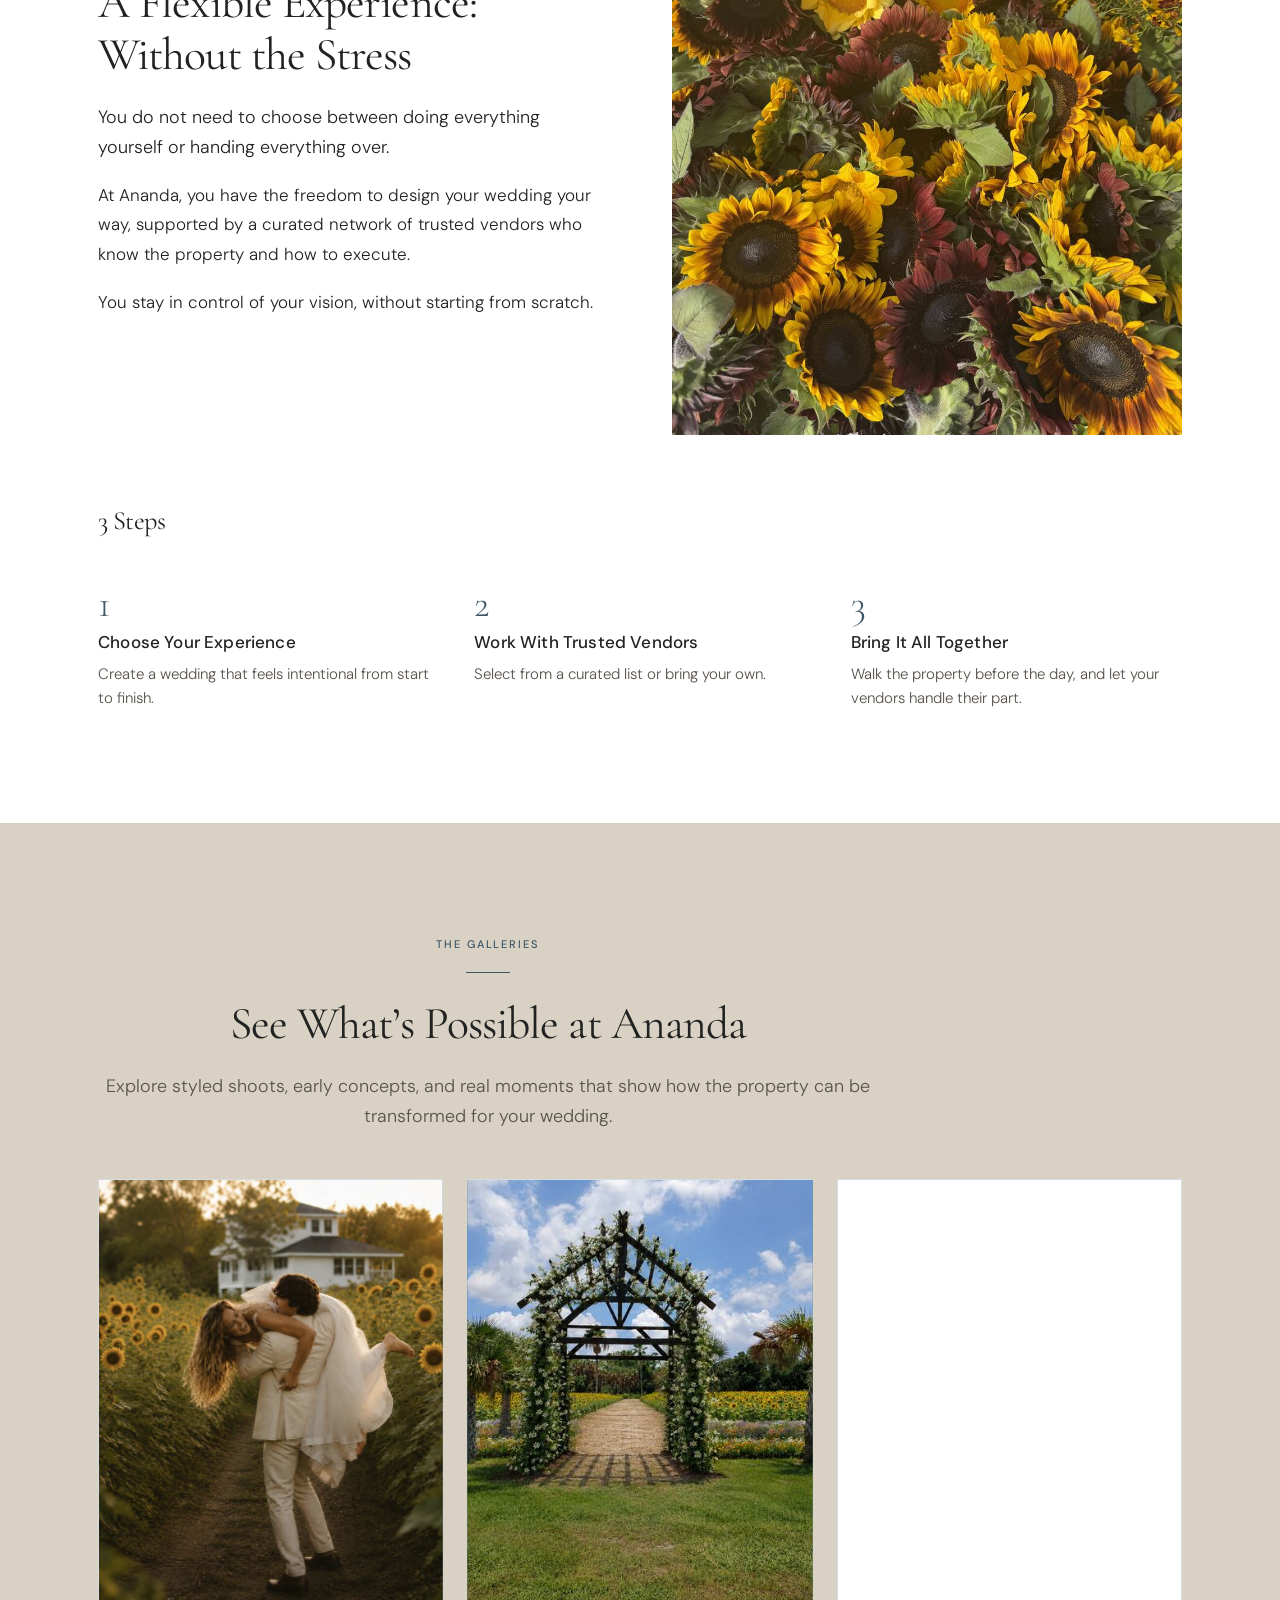
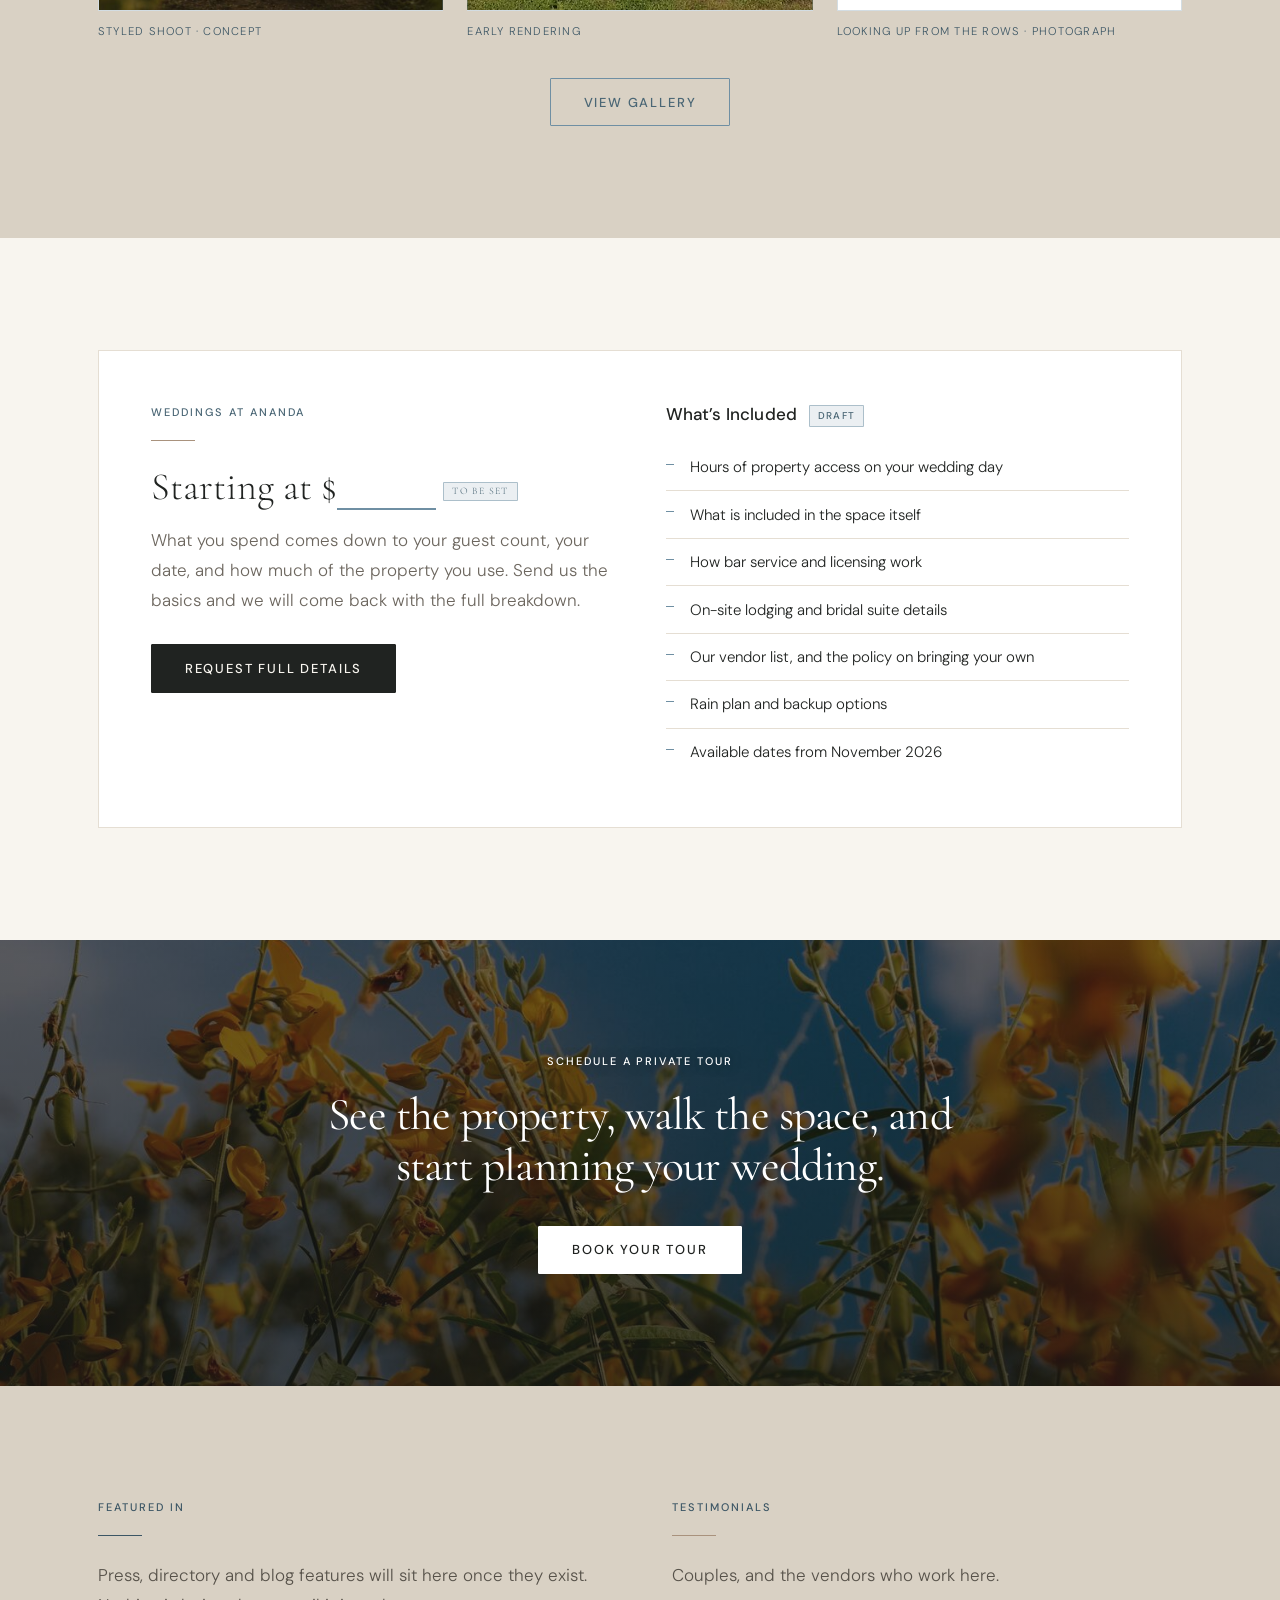
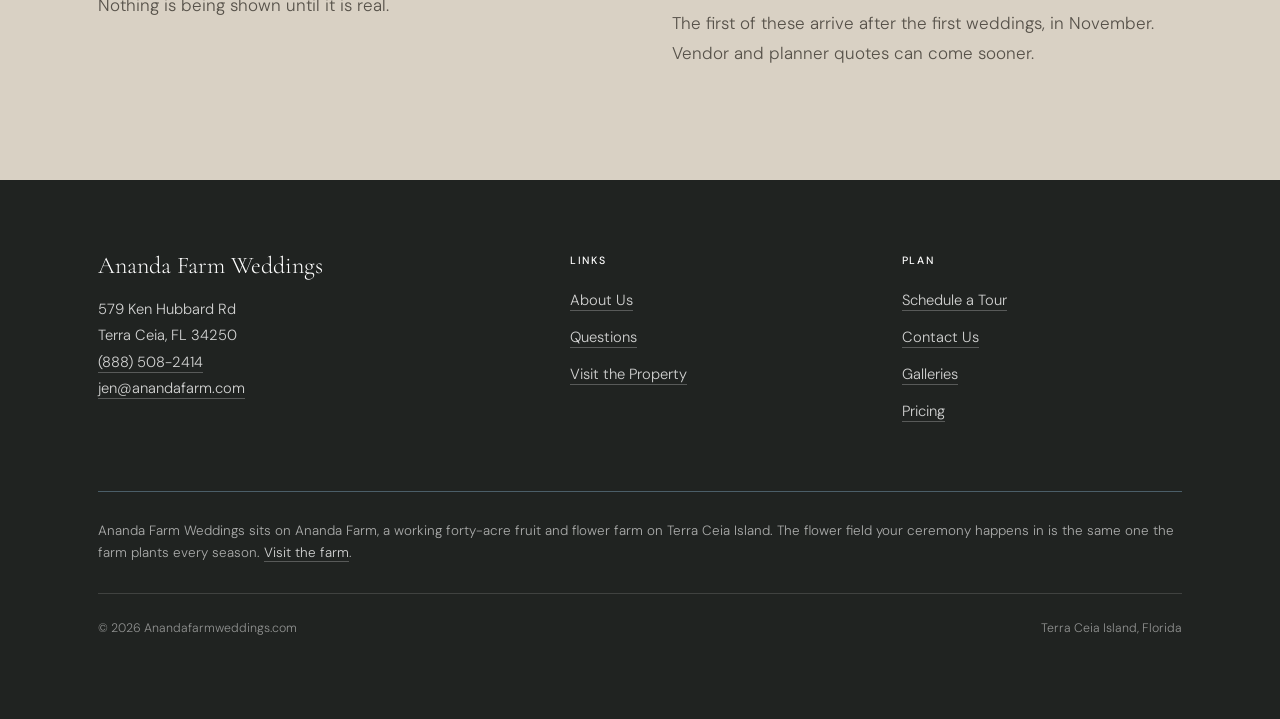
